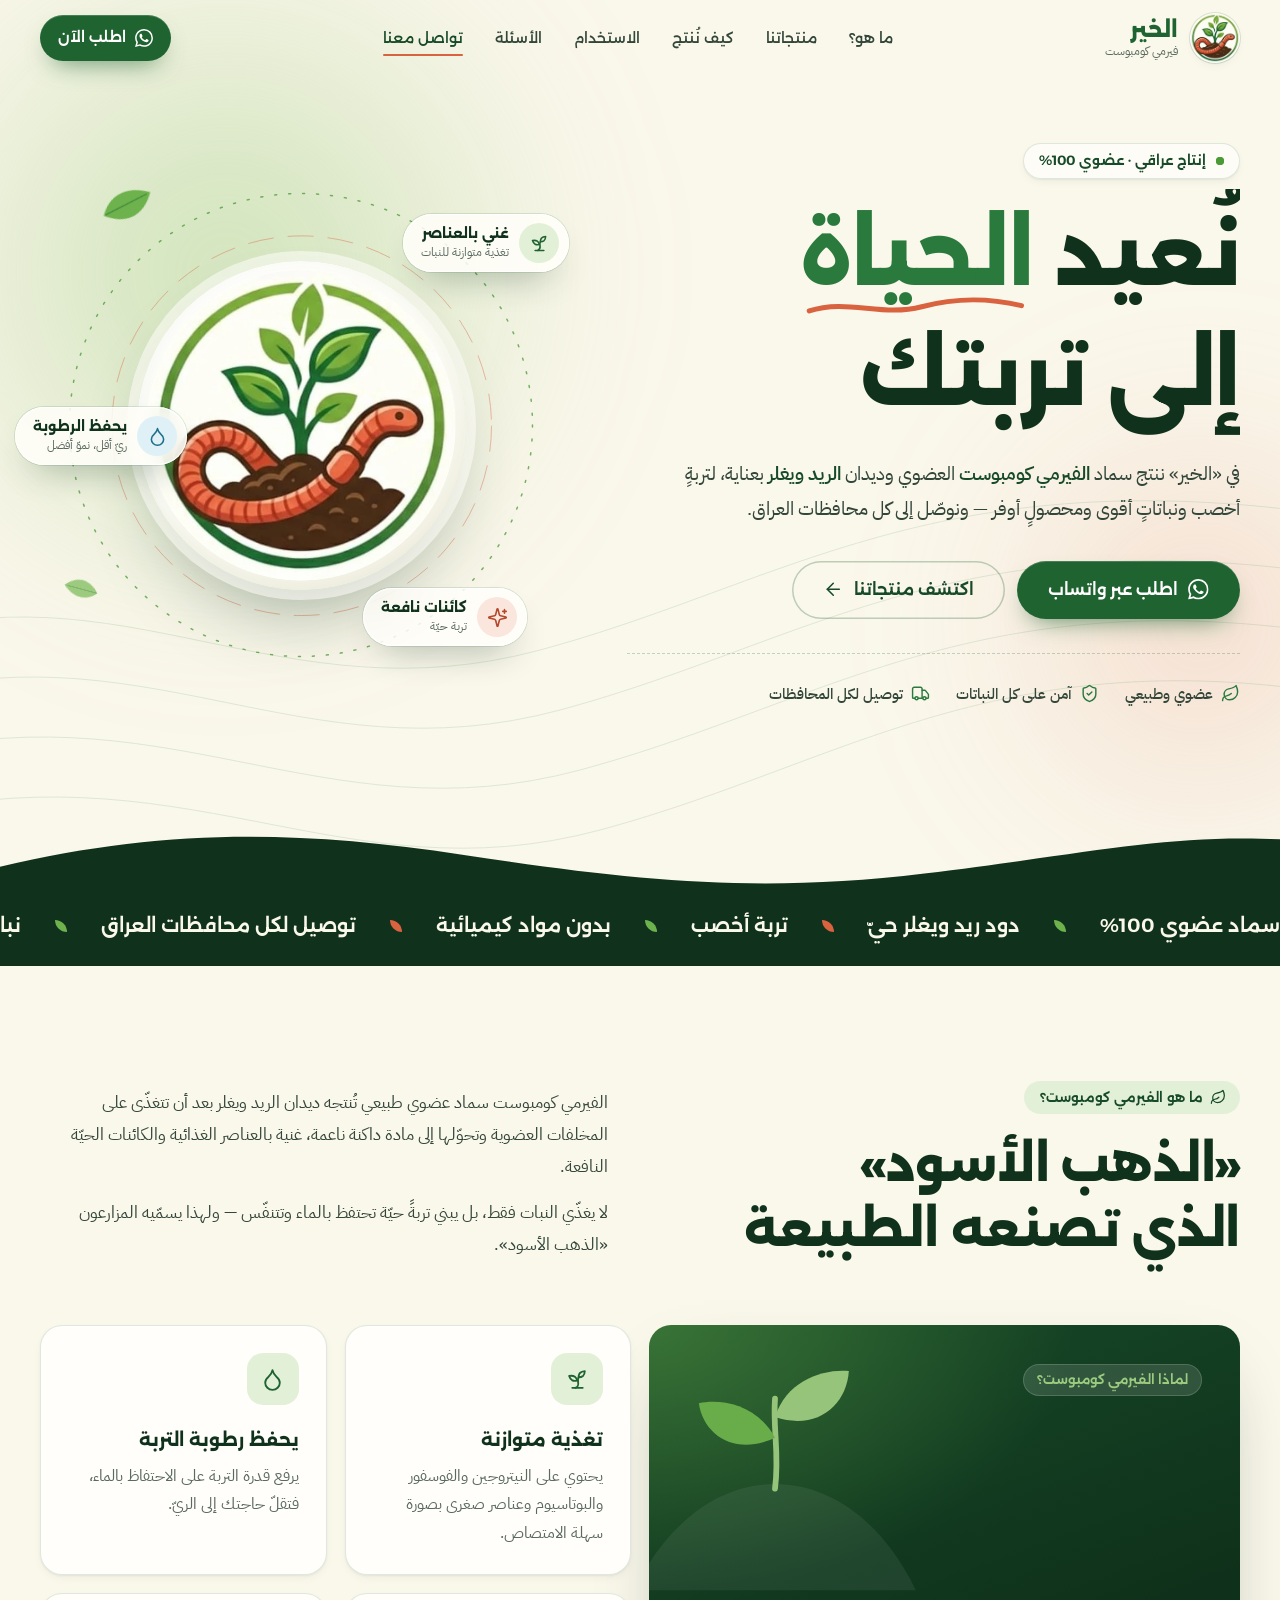
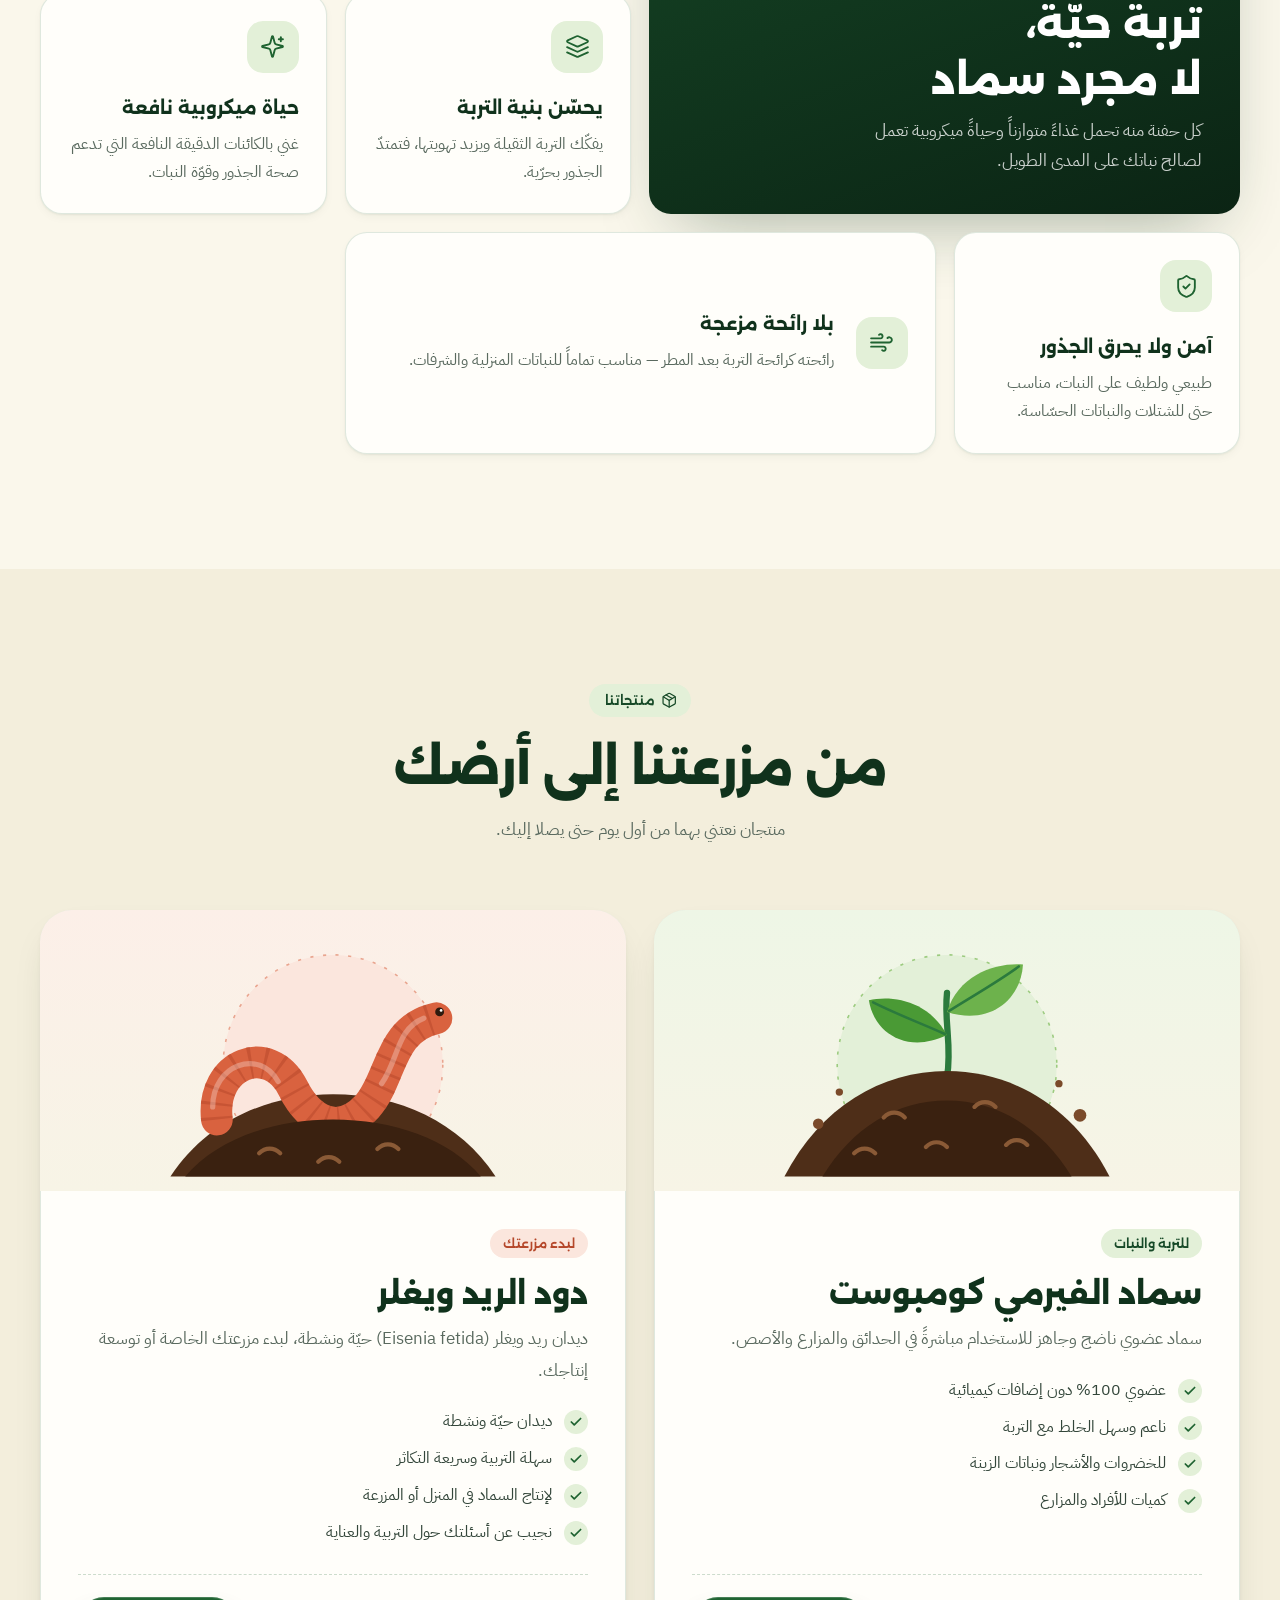
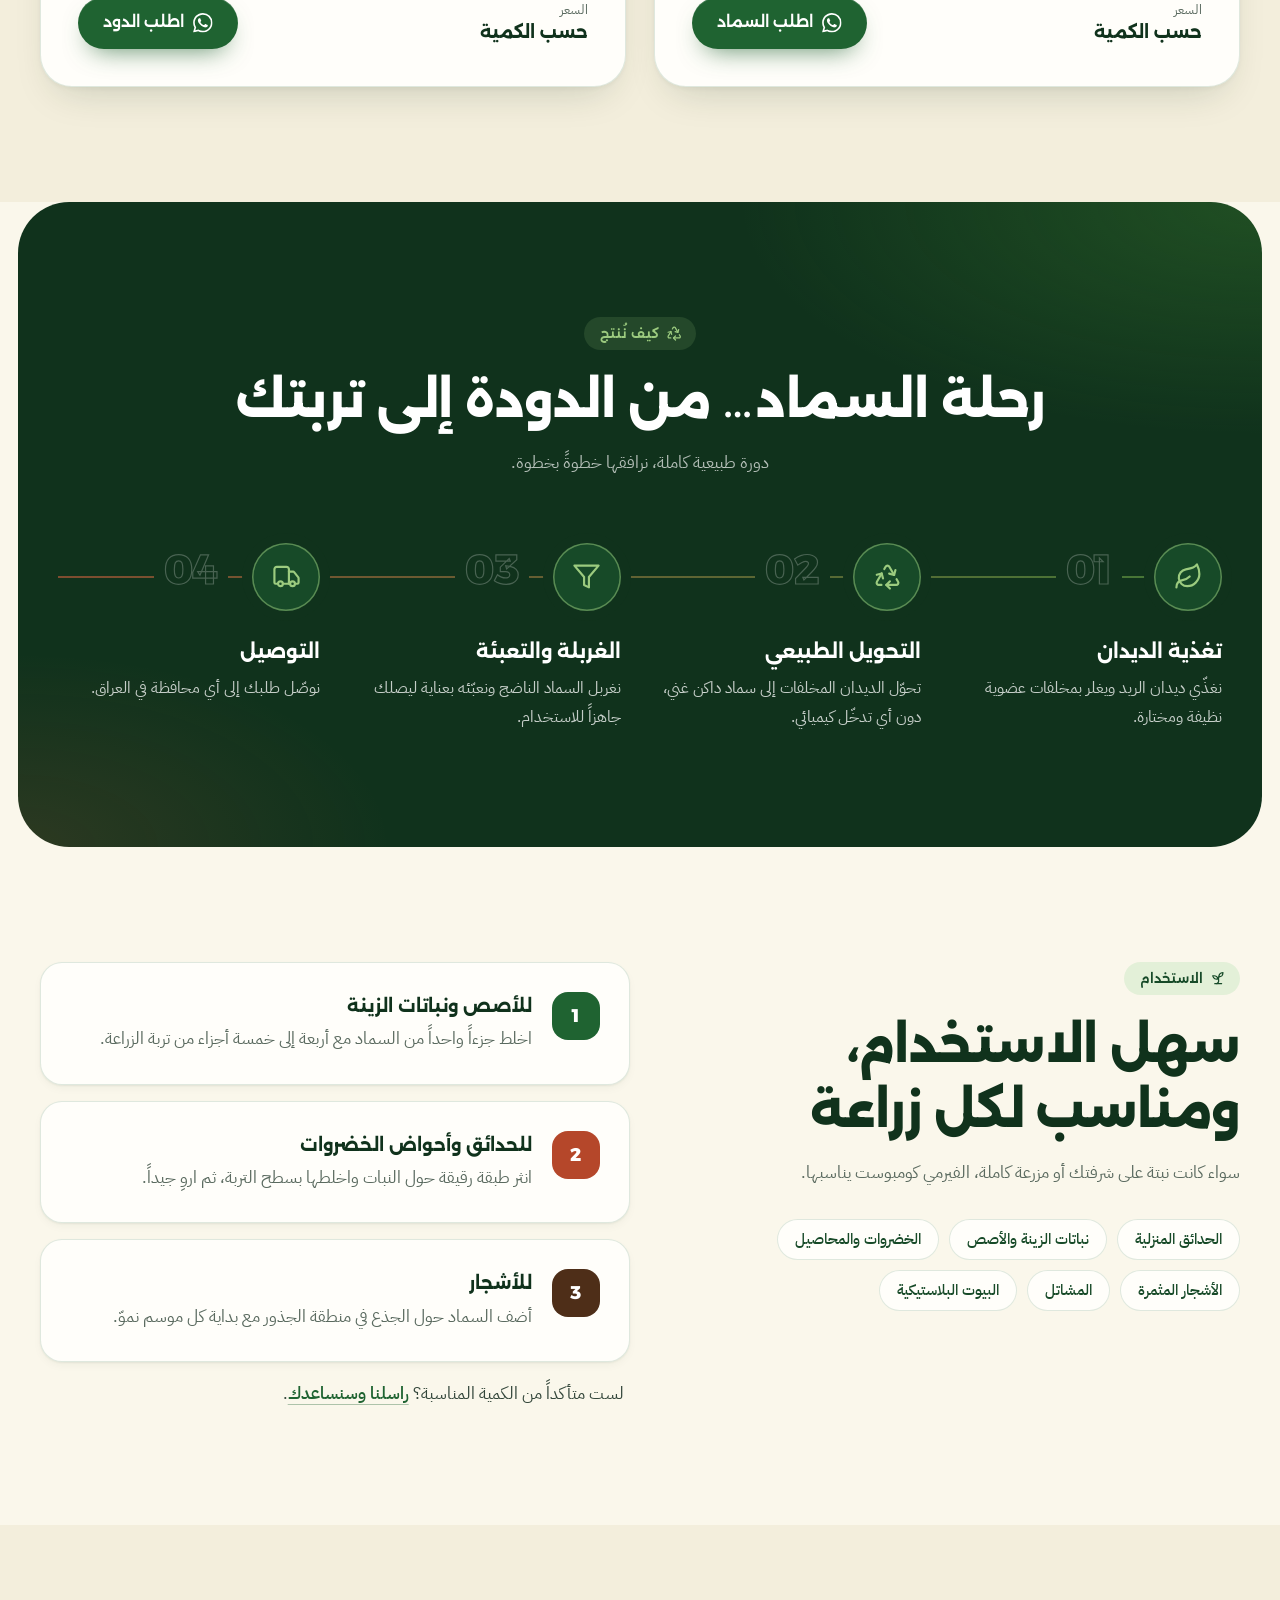
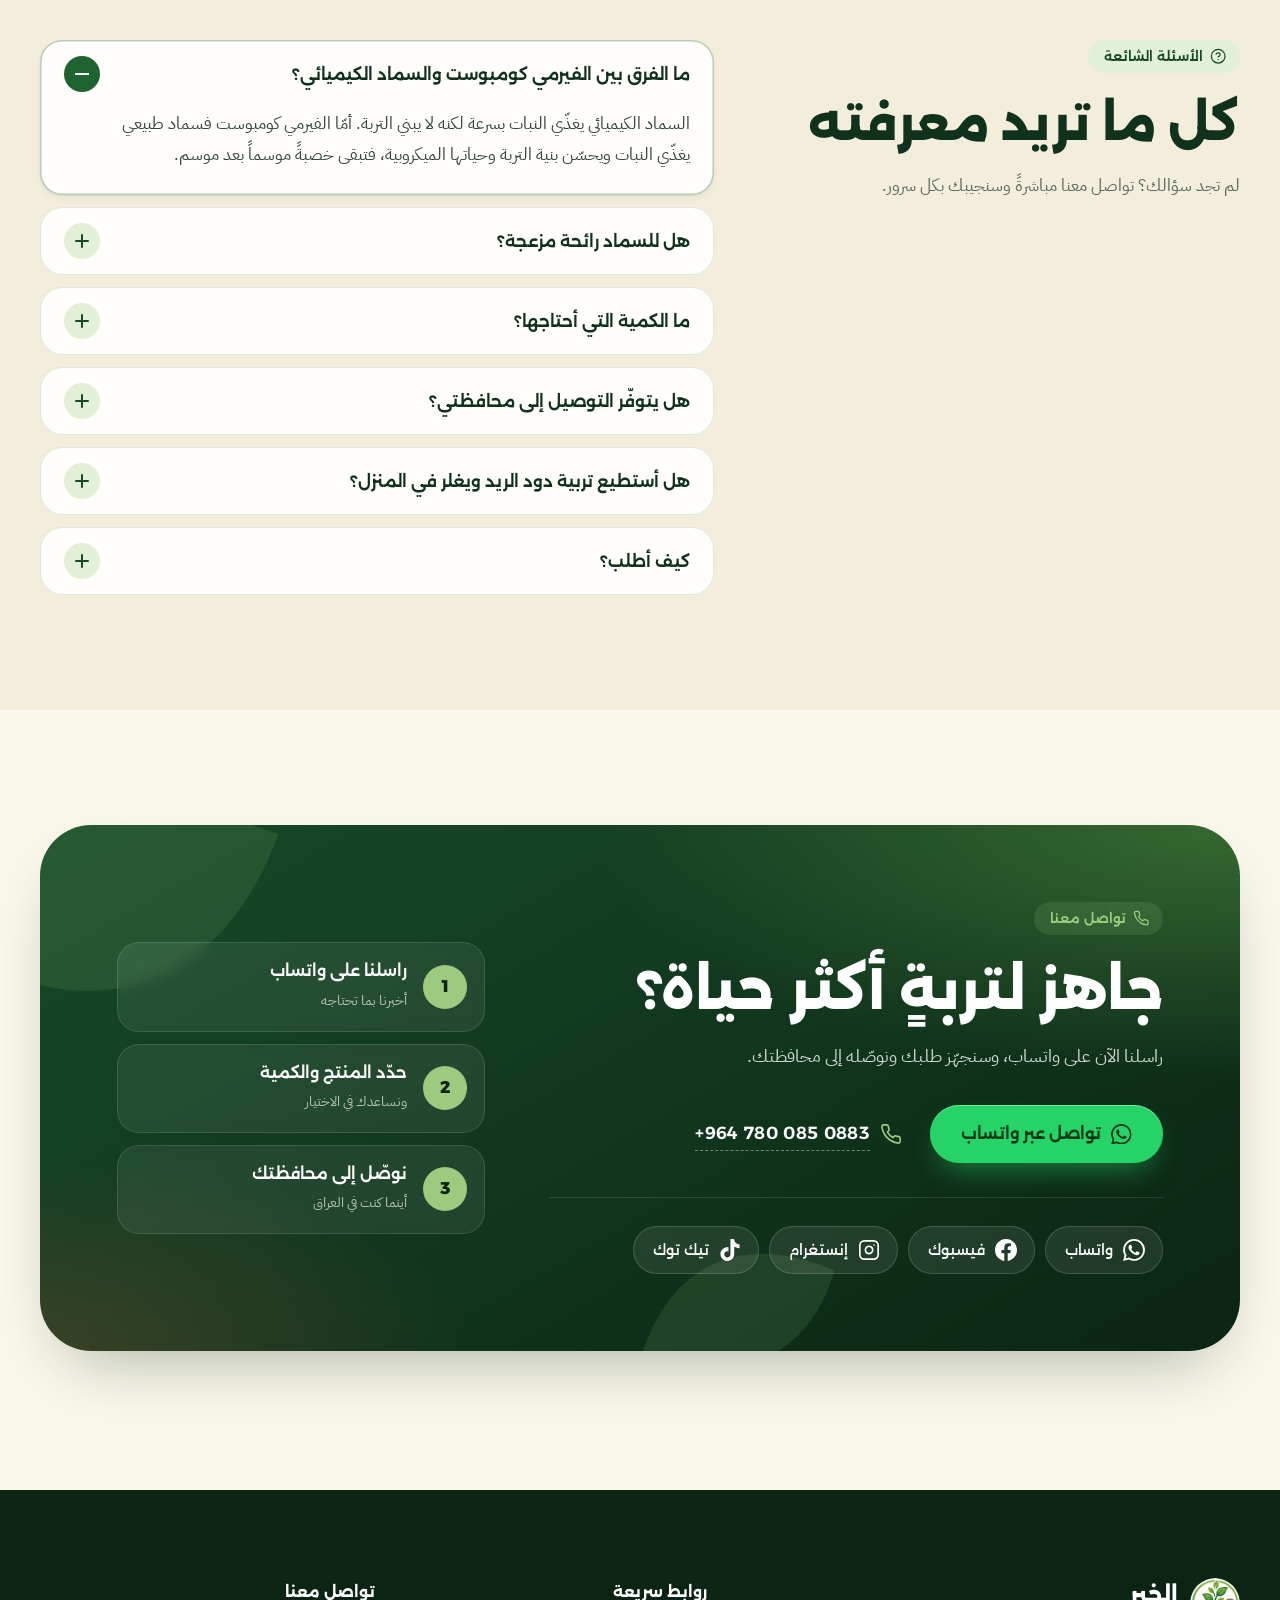
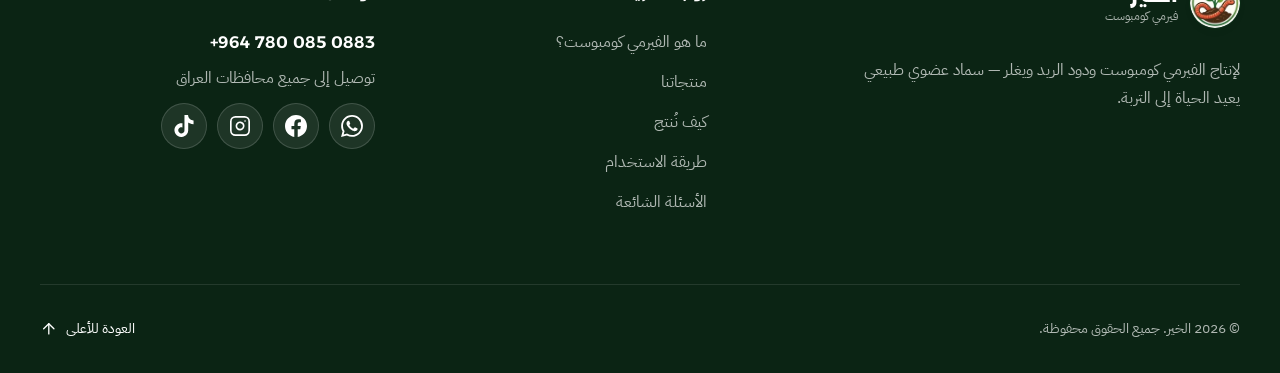
==== index.html @ 07d78be8 "Add Al-Khair vermicompost landing page Static Arabic (RTL) landing page for GitHub Pages: animated i" ====
<!DOCTYPE html>
<html lang="ar" dir="rtl">
<head>
  <meta charset="utf-8">
  <meta name="viewport" content="width=device-width, initial-scale=1, viewport-fit=cover">

  <title>الخير | فيرمي كومبوست عضوي ودود الريد ويغلر — توصيل لكل العراق</title>
  <meta name="description" content="الخير لإنتاج الفيرمي كومبوست ودود الريد ويغلر: سماد عضوي طبيعي يعيد الحياة إلى تربتك، وديدان ريد ويغلر حيّة لبدء مزرعتك. توصيل إلى جميع محافظات العراق. اطلب الآن عبر واتساب.">
  <meta name="keywords" content="فيرمي كومبوست, سماد عضوي, سماد الدود, دود الريد ويغلر, سماد طبيعي, العراق, الخير">
  <link rel="canonical" href="https://alkhair.ahiq90.dev/">
  <meta name="theme-color" content="#FAF7EB">
  <meta name="color-scheme" content="light">

  <meta property="og:type" content="website">
  <meta property="og:locale" content="ar_IQ">
  <meta property="og:site_name" content="الخير">
  <meta property="og:title" content="الخير | فيرمي كومبوست عضوي ودود الريد ويغلر">
  <meta property="og:description" content="سماد عضوي طبيعي يعيد الحياة إلى تربتك، وديدان ريد ويغلر حيّة. توصيل إلى جميع محافظات العراق.">
  <meta property="og:url" content="https://alkhair.ahiq90.dev/">
  <meta property="og:image" content="https://alkhair.ahiq90.dev/assets/img/og-image.jpg">
  <meta property="og:image:width" content="1200">
  <meta property="og:image:height" content="630">
  <meta name="twitter:card" content="summary_large_image">

  <link rel="icon" href="favicon.ico" sizes="48x48">
  <link rel="icon" type="image/png" sizes="64x64" href="assets/img/favicon-64.png">
  <link rel="apple-touch-icon" href="assets/img/apple-touch-icon.png">
  <link rel="manifest" href="site.webmanifest">

  <link rel="preconnect" href="https://fonts.googleapis.com">
  <link rel="preconnect" href="https://fonts.gstatic.com" crossorigin>
  <link rel="preload" as="image" type="image/webp" href="assets/img/logo-mark-280.webp">
  <link rel="stylesheet" href="https://fonts.googleapis.com/css2?family=Alexandria:wght@400..800&family=IBM+Plex+Sans+Arabic:wght@400;500;600&display=swap">
  <link rel="stylesheet" href="assets/css/style.css">

  <script>
    (function (d) {
      var c = d.documentElement.classList;
      c.add('js');
      try {
        if (sessionStorage.getItem('alkhair-intro') || matchMedia('(prefers-reduced-motion: reduce)').matches) c.add('no-intro');
      } catch (e) {}
    })(document);
  </script>

  <script type="application/ld+json">
  {
    "@context": "https://schema.org",
    "@type": "LocalBusiness",
    "name": "الخير لإنتاج الفيرمي كومبوست ودود الريد ويغلر",
    "alternateName": "Al-Khair Vermicompost",
    "description": "إنتاج سماد الفيرمي كومبوست العضوي ودود الريد ويغلر مع توصيل إلى جميع محافظات العراق.",
    "url": "https://alkhair.ahiq90.dev/",
    "image": "https://alkhair.ahiq90.dev/assets/img/og-image.jpg",
    "logo": "https://alkhair.ahiq90.dev/assets/img/icon-512.png",
    "telephone": "+9647800850883",
    "areaServed": { "@type": "Country", "name": "Iraq" },
    "address": { "@type": "PostalAddress", "addressCountry": "IQ" },
    "sameAs": [
      "https://www.facebook.com/share/1PhWu9mZwm/",
      "https://www.instagram.com/vermek929",
      "https://www.tiktok.com/@vir.me"
    ]
  }
  </script>
</head>

<body>
  <a class="skip-link" href="#main">تخطَّ إلى المحتوى</a>

  <!-- ============ Intro ============ -->
  <div class="intro" id="intro" aria-hidden="true">
    <div class="intro__layer intro__layer--back"></div>
    <div class="intro__layer intro__layer--front">
      <div class="intro__inner">
        <div class="intro__emblem">
          <svg class="intro__ring" viewBox="0 0 200 200" fill="none">
            <circle cx="100" cy="100" r="96" pathLength="100"/>
          </svg>
          <img src="assets/img/logo-mark-280.webp" width="280" height="280" alt="" decoding="sync">
        </div>
        <p class="intro__name"><span>الخير</span></p>
        <p class="intro__tag">لإنتاج الفيرمي كومبوست ودود الريد ويغلر</p>
        <span class="intro__bar"><i></i></span>
      </div>
    </div>
  </div>

  <div class="progress" aria-hidden="true"></div>

  <!-- ============ Header ============ -->
  <header class="nav" id="nav">
    <div class="container nav__row">
      <a class="brand" href="#top" aria-label="الخير — الصفحة الرئيسية">
        <img src="assets/img/logo-mark-112.webp" width="112" height="112" alt="">
        <span class="brand__text">
          <strong>الخير</strong>
          <small>فيرمي كومبوست</small>
        </span>
      </a>

      <nav class="nav__links" id="menu" aria-label="التنقل الرئيسي">
        <a href="#about">ما هو؟</a>
        <a href="#products">منتجاتنا</a>
        <a href="#process">كيف نُنتج</a>
        <a href="#usage">الاستخدام</a>
        <a href="#faq">الأسئلة</a>
        <a href="#contact">تواصل معنا</a>
      </nav>

      <div class="nav__actions">
        <a class="btn btn--primary btn--sm nav__cta" href="https://wa.me/9647800850883" data-wa="مرحباً، أرغب بالاستفسار عن منتجات الخير." target="_blank" rel="noopener">
          <svg class="ico ico--fill" viewBox="0 0 24 24" aria-hidden="true"><use href="#i-whatsapp"/></svg>
          اطلب الآن
        </a>
        <button class="nav__toggle" id="menuToggle" type="button" aria-controls="menu" aria-expanded="false" aria-label="فتح القائمة">
          <span></span><span></span><span></span>
        </button>
      </div>
    </div>
  </header>

  <main id="main">
    <!-- ============ Hero ============ -->
    <section class="hero" id="top">
      <div class="hero__bg" aria-hidden="true">
        <span class="glow glow--1"></span>
        <span class="glow glow--2"></span>
        <svg class="hero__lines" viewBox="0 0 1440 900" preserveAspectRatio="xMidYMid slice" fill="none">
          <path d="M-40 640C200 560 360 720 620 650s420-210 880-120"/>
          <path d="M-40 700C220 620 380 780 640 710s420-210 860-120"/>
          <path d="M-40 760C240 680 400 840 660 770s420-210 840-120"/>
          <path d="M-40 820C260 740 420 900 680 830s420-210 820-120"/>
        </svg>
      </div>

      <div class="container hero__grid">
        <div class="hero__copy">
          <p class="eyebrow hero__in" style="--i:0">
            <span class="eyebrow__dot"></span>
            إنتاج عراقي · عضوي 100%
          </p>

          <h1 class="hero__title">
            <span class="line"><span style="--i:1">نُعيد <em class="hl">الحياة
              <svg viewBox="0 0 220 24" preserveAspectRatio="none" aria-hidden="true"><path d="M4 16C40 4 72 22 110 12s70-8 106 2" pathLength="100"/></svg></em></span></span>
            <span class="line"><span style="--i:2">إلى تربتك</span></span>
          </h1>

          <p class="hero__lead hero__in" style="--i:4">
            في «الخير» ننتج سماد <strong>الفيرمي كومبوست</strong> العضوي وديدان <strong>الريد ويغلر</strong> بعناية،
            لتربةٍ أخصب ونباتاتٍ أقوى ومحصولٍ أوفر — ونوصّل إلى كل محافظات العراق.
          </p>

          <div class="hero__cta hero__in" style="--i:5">
            <a class="btn btn--primary btn--lg" href="https://wa.me/9647800850883" data-wa="مرحباً، أرغب بطلب من منتجات الخير." target="_blank" rel="noopener">
              <svg class="ico ico--fill" viewBox="0 0 24 24" aria-hidden="true"><use href="#i-whatsapp"/></svg>
              اطلب عبر واتساب
            </a>
            <a class="btn btn--ghost btn--lg" href="#products">
              اكتشف منتجاتنا
              <svg class="ico" viewBox="0 0 24 24" aria-hidden="true"><use href="#i-arrow"/></svg>
            </a>
          </div>

          <ul class="hero__points hero__in" style="--i:6">
            <li><svg class="ico" viewBox="0 0 24 24" aria-hidden="true"><use href="#i-leaf"/></svg>عضوي وطبيعي</li>
            <li><svg class="ico" viewBox="0 0 24 24" aria-hidden="true"><use href="#i-shield"/></svg>آمن على كل النباتات</li>
            <li><svg class="ico" viewBox="0 0 24 24" aria-hidden="true"><use href="#i-truck"/></svg>توصيل لكل المحافظات</li>
          </ul>
        </div>

        <div class="hero__art hero__in" style="--i:3">
          <div class="orb" id="orb">
            <svg class="orb__ring orb__ring--a" viewBox="0 0 400 400" fill="none" aria-hidden="true"><circle cx="200" cy="200" r="197"/></svg>
            <svg class="orb__ring orb__ring--b" viewBox="0 0 400 400" fill="none" aria-hidden="true"><circle cx="200" cy="200" r="197"/></svg>
            <span class="orb__disc" aria-hidden="true"></span>
            <img class="orb__logo" src="assets/img/logo-mark-560.webp" width="560" height="560" alt="شعار الخير: دودة ريد ويغلر ونبتة خضراء تنمو من التربة" fetchpriority="high" decoding="async">

            <span class="chip chip--1" data-depth="18" aria-hidden="true">
              <i><svg class="ico" viewBox="0 0 24 24"><use href="#i-sprout"/></svg></i>
              <b>غني بالعناصر<small>تغذية متوازنة للنبات</small></b>
            </span>
            <span class="chip chip--2" data-depth="28" aria-hidden="true">
              <i><svg class="ico" viewBox="0 0 24 24"><use href="#i-droplet"/></svg></i>
              <b>يحفظ الرطوبة<small>ريّ أقل، نموّ أفضل</small></b>
            </span>
            <span class="chip chip--3" data-depth="12" aria-hidden="true">
              <i><svg class="ico" viewBox="0 0 24 24"><use href="#i-sparkles"/></svg></i>
              <b>كائنات نافعة<small>تربة حيّة</small></b>
            </span>

            <svg class="leaf leaf--1" viewBox="0 0 60 60" aria-hidden="true"><path d="M6 54C4 28 20 8 54 6c2 30-14 50-48 48Z"/><path class="leaf__rib" d="M8 52C22 38 34 26 50 10"/></svg>
            <svg class="leaf leaf--2" viewBox="0 0 60 60" aria-hidden="true"><path d="M6 54C4 28 20 8 54 6c2 30-14 50-48 48Z"/><path class="leaf__rib" d="M8 52C22 38 34 26 50 10"/></svg>
          </div>
        </div>
      </div>

      <svg class="hero__wave" viewBox="0 0 1440 90" preserveAspectRatio="none" aria-hidden="true">
        <path d="M0 50c180-44 330-44 520-14s330 46 520 22 270-46 400-40v72H0Z"/>
      </svg>
    </section>

    <!-- ============ Marquee ============ -->
    <div class="ticker" aria-hidden="true">
      <div class="ticker__track">
        <div class="ticker__group">
          <span>سماد عضوي 100%</span><i></i>
          <span>دود ريد ويغلر حيّ</span><i></i>
          <span>تربة أخصب</span><i></i>
          <span>بدون مواد كيميائية</span><i></i>
          <span>توصيل لكل محافظات العراق</span><i></i>
          <span>نباتات أقوى</span><i></i>
        </div>
        <div class="ticker__group">
          <span>سماد عضوي 100%</span><i></i>
          <span>دود ريد ويغلر حيّ</span><i></i>
          <span>تربة أخصب</span><i></i>
          <span>بدون مواد كيميائية</span><i></i>
          <span>توصيل لكل محافظات العراق</span><i></i>
          <span>نباتات أقوى</span><i></i>
        </div>
      </div>
    </div>

    <!-- ============ About / Benefits ============ -->
    <section class="section" id="about">
      <div class="container">
        <div class="split">
          <div class="split__head reveal">
            <p class="kicker"><svg class="ico" viewBox="0 0 24 24" aria-hidden="true"><use href="#i-leaf"/></svg>ما هو الفيرمي كومبوست؟</p>
            <h2 class="h2">«الذهب الأسود» الذي تصنعه الطبيعة</h2>
          </div>
          <div class="split__body reveal" style="--d:1">
            <p>
              الفيرمي كومبوست سماد عضوي طبيعي تُنتجه ديدان الريد ويغلر بعد أن تتغذّى على المخلفات العضوية
              وتحوّلها إلى مادة داكنة ناعمة، غنية بالعناصر الغذائية والكائنات الحيّة النافعة.
            </p>
            <p>
              لا يغذّي النبات فقط، بل يبني تربةً حيّة تحتفظ بالماء وتتنفّس — ولهذا يسمّيه المزارعون «الذهب الأسود».
            </p>
          </div>
        </div>

        <div class="bento">
          <article class="card card--feature reveal">
            <span class="card__badge">لماذا الفيرمي كومبوست؟</span>
            <h3>تربة حيّة،<br>لا مجرد سماد</h3>
            <p>كل حفنة منه تحمل غذاءً متوازناً وحياةً ميكروبية تعمل لصالح نباتك على المدى الطويل.</p>
            <svg class="card__art" viewBox="0 0 260 200" fill="none" aria-hidden="true">
              <path d="M8 196c30-62 76-92 122-92s92 30 122 92Z" fill="#fff" fill-opacity=".07"/>
              <path d="M130 108c4-30-2-52 0-78" stroke="#9CCB7F" stroke-width="5" stroke-linecap="round"/>
              <path d="M130 64c-16-30-48-34-66-30 4 28 32 46 66 30Z" fill="#6DB24C"/>
              <path d="M130 46c10-32 42-42 64-40-2 30-28 52-64 40Z" fill="#9CCB7F"/>
            </svg>
          </article>

          <article class="card reveal" style="--d:1">
            <span class="card__icon"><svg class="ico" viewBox="0 0 24 24" aria-hidden="true"><use href="#i-sprout"/></svg></span>
            <h3>تغذية متوازنة</h3>
            <p>يحتوي على النيتروجين والفوسفور والبوتاسيوم وعناصر صغرى بصورة سهلة الامتصاص.</p>
          </article>

          <article class="card reveal" style="--d:2">
            <span class="card__icon"><svg class="ico" viewBox="0 0 24 24" aria-hidden="true"><use href="#i-droplet"/></svg></span>
            <h3>يحفظ رطوبة التربة</h3>
            <p>يرفع قدرة التربة على الاحتفاظ بالماء، فتقلّ حاجتك إلى الريّ.</p>
          </article>

          <article class="card reveal" style="--d:1">
            <span class="card__icon"><svg class="ico" viewBox="0 0 24 24" aria-hidden="true"><use href="#i-layers"/></svg></span>
            <h3>يحسّن بنية التربة</h3>
            <p>يفكّك التربة الثقيلة ويزيد تهويتها، فتمتدّ الجذور بحرّية.</p>
          </article>

          <article class="card reveal" style="--d:2">
            <span class="card__icon"><svg class="ico" viewBox="0 0 24 24" aria-hidden="true"><use href="#i-sparkles"/></svg></span>
            <h3>حياة ميكروبية نافعة</h3>
            <p>غني بالكائنات الدقيقة النافعة التي تدعم صحة الجذور وقوّة النبات.</p>
          </article>

          <article class="card reveal" style="--d:3">
            <span class="card__icon"><svg class="ico" viewBox="0 0 24 24" aria-hidden="true"><use href="#i-shield"/></svg></span>
            <h3>آمن ولا يحرق الجذور</h3>
            <p>طبيعي ولطيف على النبات، مناسب حتى للشتلات والنباتات الحسّاسة.</p>
          </article>

          <article class="card card--wide reveal" style="--d:2">
            <span class="card__icon"><svg class="ico" viewBox="0 0 24 24" aria-hidden="true"><use href="#i-wind"/></svg></span>
            <div>
              <h3>بلا رائحة مزعجة</h3>
              <p>رائحته كرائحة التربة بعد المطر — مناسب تماماً للنباتات المنزلية والشرفات.</p>
            </div>
          </article>
        </div>
      </div>
    </section>

    <!-- ============ Products ============ -->
    <section class="section section--tint" id="products">
      <div class="container">
        <div class="section__head reveal">
          <p class="kicker"><svg class="ico" viewBox="0 0 24 24" aria-hidden="true"><use href="#i-package"/></svg>منتجاتنا</p>
          <h2 class="h2">من مزرعتنا إلى أرضك</h2>
          <p class="section__sub">منتجان نعتني بهما من أول يوم حتى يصلا إليك.</p>
        </div>

        <div class="products">
          <article class="product reveal">
            <div class="product__art product__art--compost" aria-hidden="true">
              <svg viewBox="0 0 360 240" fill="none">
                <circle cx="180" cy="120" r="104" fill="#E3F0D8"/>
                <circle cx="180" cy="120" r="104" stroke="#9CCB7F" stroke-width="1.5" stroke-dasharray="3 9"/>
                <path class="grow" d="M180 132c5-30-3-52 0-80" stroke="#2B7A3D" stroke-width="6" stroke-linecap="round"/>
                <g class="grow grow--leaf">
                  <path d="M180 92c-18-34-54-38-74-33 5 32 37 51 74 33Z" fill="#4A9A35"/>
                  <path d="M178 91c-22-10-44-18-68-30" stroke="#2B7A3D" stroke-width="2.5" stroke-linecap="round"/>
                </g>
                <g class="grow grow--leaf2">
                  <path d="M180 70c11-36 47-47 72-45-2 34-32 58-72 45Z" fill="#6DB24C"/>
                  <path d="M182 69c22-14 44-26 66-42" stroke="#2B7A3D" stroke-width="2.5" stroke-linecap="round"/>
                </g>
                <path d="M26 226c34-66 92-100 154-100s120 34 154 100Z" fill="#4E2E18"/>
                <path d="M62 226c28-46 70-72 118-72s90 26 118 72Z" fill="#3A2110"/>
                <g stroke="#8A5A36" stroke-width="4" stroke-linecap="round">
                  <path d="M120 170c6-6 14-6 20 0"/><path d="M206 160c6-6 14-6 20 0"/>
                  <path d="M160 198c6-6 14-6 20 0"/><path d="M236 196c6-6 14-6 20 0"/>
                  <path d="M92 204c6-6 14-6 20 0"/>
                </g>
                <g fill="#7A4A2A"><circle cx="58" cy="176" r="5"/><circle cx="306" cy="168" r="6"/><circle cx="286" cy="138" r="3.5"/><circle cx="78" cy="146" r="3.5"/></g>
              </svg>
            </div>
            <div class="product__body">
              <span class="tag">للتربة والنبات</span>
              <h3>سماد الفيرمي كومبوست</h3>
              <p>سماد عضوي ناضج وجاهز للاستخدام مباشرةً في الحدائق والمزارع والأصص.</p>
              <ul class="checks">
                <li><svg class="ico" viewBox="0 0 24 24" aria-hidden="true"><use href="#i-check"/></svg>عضوي 100% دون إضافات كيميائية</li>
                <li><svg class="ico" viewBox="0 0 24 24" aria-hidden="true"><use href="#i-check"/></svg>ناعم وسهل الخلط مع التربة</li>
                <li><svg class="ico" viewBox="0 0 24 24" aria-hidden="true"><use href="#i-check"/></svg>للخضروات والأشجار ونباتات الزينة</li>
                <li><svg class="ico" viewBox="0 0 24 24" aria-hidden="true"><use href="#i-check"/></svg>كميات للأفراد والمزارع</li>
              </ul>
              <div class="product__foot">
                <p class="price"><small>السعر</small>حسب الكمية</p>
                <a class="btn btn--primary" href="https://wa.me/9647800850883" data-wa="مرحباً، أرغب بطلب سماد الفيرمي كومبوست. ما الأسعار والكميات المتوفرة؟" target="_blank" rel="noopener">
                  <svg class="ico ico--fill" viewBox="0 0 24 24" aria-hidden="true"><use href="#i-whatsapp"/></svg>
                  اطلب السماد
                </a>
              </div>
            </div>
          </article>

          <article class="product reveal" style="--d:1">
            <div class="product__art product__art--worm" aria-hidden="true">
              <svg viewBox="0 0 360 240" fill="none">
                <circle cx="180" cy="120" r="104" fill="#FBE6DD"/>
                <circle cx="180" cy="120" r="104" stroke="#E9A58F" stroke-width="1.5" stroke-dasharray="3 9"/>
                <path d="M26 226c34-52 92-78 154-78s120 26 154 78Z" fill="#4E2E18"/>
                <g class="worm">
                  <path id="wormPath" d="M70 172c-6-54 50-74 72-30 16 32 44 46 70 18 24-26 20-74 66-84" stroke="#D9623F" stroke-width="30" stroke-linecap="round"/>
                  <path d="M70 172c-6-54 50-74 72-30 16 32 44 46 70 18 24-26 20-74 66-84" stroke="#B5472A" stroke-width="30" stroke-dasharray="2.5 11" stroke-opacity=".5"/>
                  <path d="M66 160c0-40 44-56 62-24" stroke="#fff" stroke-opacity=".28" stroke-width="5" stroke-linecap="round"/>
                  <path d="M226 138c16-22 14-52 40-62" stroke="#fff" stroke-opacity=".28" stroke-width="5" stroke-linecap="round"/>
                  <circle cx="281" cy="70" r="4.2" fill="#2E1A0E"/>
                  <circle cx="282.4" cy="68.6" r="1.3" fill="#fff"/>
                </g>
                <path d="M40 226c30-36 84-54 140-54s110 18 140 54Z" fill="#3A2110"/>
                <g stroke="#8A5A36" stroke-width="4" stroke-linecap="round">
                  <path d="M110 204c6-6 14-6 20 0"/><path d="M222 200c6-6 14-6 20 0"/><path d="M166 212c6-6 14-6 20 0"/>
                </g>
              </svg>
            </div>
            <div class="product__body">
              <span class="tag tag--terra">لبدء مزرعتك</span>
              <h3>دود الريد ويغلر</h3>
              <p>ديدان ريد ويغلر <span dir="ltr" lang="la">(Eisenia fetida)</span> حيّة ونشطة، لبدء مزرعتك الخاصة أو توسعة إنتاجك.</p>
              <ul class="checks">
                <li><svg class="ico" viewBox="0 0 24 24" aria-hidden="true"><use href="#i-check"/></svg>ديدان حيّة ونشطة</li>
                <li><svg class="ico" viewBox="0 0 24 24" aria-hidden="true"><use href="#i-check"/></svg>سهلة التربية وسريعة التكاثر</li>
                <li><svg class="ico" viewBox="0 0 24 24" aria-hidden="true"><use href="#i-check"/></svg>لإنتاج السماد في المنزل أو المزرعة</li>
                <li><svg class="ico" viewBox="0 0 24 24" aria-hidden="true"><use href="#i-check"/></svg>نجيب عن أسئلتك حول التربية والعناية</li>
              </ul>
              <div class="product__foot">
                <p class="price"><small>السعر</small>حسب الكمية</p>
                <a class="btn btn--primary" href="https://wa.me/9647800850883" data-wa="مرحباً، أرغب بطلب دود الريد ويغلر. ما الأسعار والكميات المتوفرة؟" target="_blank" rel="noopener">
                  <svg class="ico ico--fill" viewBox="0 0 24 24" aria-hidden="true"><use href="#i-whatsapp"/></svg>
                  اطلب الدود
                </a>
              </div>
            </div>
          </article>
        </div>
      </div>
    </section>

    <!-- ============ Process ============ -->
    <section class="section section--dark" id="process">
      <div class="container">
        <div class="section__head reveal">
          <p class="kicker kicker--light"><svg class="ico" viewBox="0 0 24 24" aria-hidden="true"><use href="#i-recycle"/></svg>كيف نُنتج</p>
          <h2 class="h2">رحلة السماد… من الدودة إلى تربتك</h2>
          <p class="section__sub">دورة طبيعية كاملة، نرافقها خطوةً بخطوة.</p>
        </div>

        <ol class="steps reveal">
          <li class="step" style="--n:0">
            <span class="step__num">01</span>
            <span class="step__icon"><svg class="ico" viewBox="0 0 24 24" aria-hidden="true"><use href="#i-leaf"/></svg></span>
            <h3>تغذية الديدان</h3>
            <p>نغذّي ديدان الريد ويغلر بمخلفات عضوية نظيفة ومختارة.</p>
          </li>
          <li class="step" style="--n:1">
            <span class="step__num">02</span>
            <span class="step__icon"><svg class="ico" viewBox="0 0 24 24" aria-hidden="true"><use href="#i-recycle"/></svg></span>
            <h3>التحويل الطبيعي</h3>
            <p>تحوّل الديدان المخلفات إلى سماد داكن غني، دون أي تدخّل كيميائي.</p>
          </li>
          <li class="step" style="--n:2">
            <span class="step__num">03</span>
            <span class="step__icon"><svg class="ico" viewBox="0 0 24 24" aria-hidden="true"><use href="#i-filter"/></svg></span>
            <h3>الغربلة والتعبئة</h3>
            <p>نغربل السماد الناضج ونعبّئه بعناية ليصلك جاهزاً للاستخدام.</p>
          </li>
          <li class="step" style="--n:3">
            <span class="step__num">04</span>
            <span class="step__icon"><svg class="ico" viewBox="0 0 24 24" aria-hidden="true"><use href="#i-truck"/></svg></span>
            <h3>التوصيل</h3>
            <p>نوصّل طلبك إلى أي محافظة في العراق.</p>
          </li>
        </ol>
      </div>
    </section>

    <!-- ============ Usage ============ -->
    <section class="section" id="usage">
      <div class="container usage">
        <div class="usage__intro reveal">
          <p class="kicker"><svg class="ico" viewBox="0 0 24 24" aria-hidden="true"><use href="#i-sprout"/></svg>الاستخدام</p>
          <h2 class="h2">سهل الاستخدام، ومناسب لكل زراعة</h2>
          <p class="section__sub">سواء كانت نبتة على شرفتك أو مزرعة كاملة، الفيرمي كومبوست يناسبها.</p>
          <ul class="pills">
            <li>الحدائق المنزلية</li>
            <li>نباتات الزينة والأصص</li>
            <li>الخضروات والمحاصيل</li>
            <li>الأشجار المثمرة</li>
            <li>المشاتل</li>
            <li>البيوت البلاستيكية</li>
          </ul>
        </div>

        <div class="usage__list">
          <article class="tip reveal">
            <span class="tip__num">1</span>
            <div>
              <h3>للأصص ونباتات الزينة</h3>
              <p>اخلط جزءاً واحداً من السماد مع أربعة إلى خمسة أجزاء من تربة الزراعة.</p>
            </div>
          </article>
          <article class="tip reveal" style="--d:1">
            <span class="tip__num">2</span>
            <div>
              <h3>للحدائق وأحواض الخضروات</h3>
              <p>انثر طبقة رقيقة حول النبات واخلطها بسطح التربة، ثم اروِ جيداً.</p>
            </div>
          </article>
          <article class="tip reveal" style="--d:2">
            <span class="tip__num">3</span>
            <div>
              <h3>للأشجار</h3>
              <p>أضف السماد حول الجذع في منطقة الجذور مع بداية كل موسم نموّ.</p>
            </div>
          </article>
          <p class="usage__note reveal" style="--d:3">
            لست متأكداً من الكمية المناسبة؟
            <a href="https://wa.me/9647800850883" data-wa="مرحباً، أحتاج مساعدة في تحديد كمية السماد المناسبة لزراعتي." target="_blank" rel="noopener">راسلنا وسنساعدك</a>.
          </p>
        </div>
      </div>
    </section>

    <!-- ============ FAQ ============ -->
    <section class="section section--tint" id="faq">
      <div class="container faq">
        <div class="section__head section__head--start reveal">
          <p class="kicker"><svg class="ico" viewBox="0 0 24 24" aria-hidden="true"><use href="#i-help"/></svg>الأسئلة الشائعة</p>
          <h2 class="h2">كل ما تريد معرفته</h2>
          <p class="section__sub">لم تجد سؤالك؟ تواصل معنا مباشرةً وسنجيبك بكل سرور.</p>
        </div>

        <div class="faq__list reveal" style="--d:1">
          <details name="faq" open>
            <summary>ما الفرق بين الفيرمي كومبوست والسماد الكيميائي؟<span class="faq__plus" aria-hidden="true"></span></summary>
            <div class="faq__a"><p>السماد الكيميائي يغذّي النبات بسرعة لكنه لا يبني التربة. أمّا الفيرمي كومبوست فسماد طبيعي يغذّي النبات ويحسّن بنية التربة وحياتها الميكروبية، فتبقى خصبةً موسماً بعد موسم.</p></div>
          </details>
          <details name="faq">
            <summary>هل للسماد رائحة مزعجة؟<span class="faq__plus" aria-hidden="true"></span></summary>
            <div class="faq__a"><p>لا. الفيرمي كومبوست الناضج رائحته تشبه رائحة التربة الرطبة، ولذلك يصلح حتى للنباتات داخل المنزل.</p></div>
          </details>
          <details name="faq">
            <summary>ما الكمية التي أحتاجها؟<span class="faq__plus" aria-hidden="true"></span></summary>
            <div class="faq__a"><p>تعتمد الكمية على المساحة ونوع الزراعة. راسلنا عبر واتساب وأخبرنا عن زراعتك، وسنساعدك في تحديد الكمية المناسبة.</p></div>
          </details>
          <details name="faq">
            <summary>هل يتوفّر التوصيل إلى محافظتي؟<span class="faq__plus" aria-hidden="true"></span></summary>
            <div class="faq__a"><p>نعم، نوصّل إلى جميع محافظات العراق.</p></div>
          </details>
          <details name="faq">
            <summary>هل أستطيع تربية دود الريد ويغلر في المنزل؟<span class="faq__plus" aria-hidden="true"></span></summary>
            <div class="faq__a"><p>نعم. ديدان الريد ويغلر سهلة التربية، وتحتاج إلى مكان مظلّل ورطوبة معتدلة وغذاء عضوي. تواصل معنا وسنجيب عن أسئلتك.</p></div>
          </details>
          <details name="faq">
            <summary>كيف أطلب؟<span class="faq__plus" aria-hidden="true"></span></summary>
            <div class="faq__a"><p>راسلنا عبر واتساب، حدّد المنتج والكمية ومحافظتك، ونتّفق معك على تفاصيل التوصيل.</p></div>
          </details>
        </div>
      </div>
    </section>

    <!-- ============ Contact ============ -->
    <section class="section" id="contact">
      <div class="container">
        <div class="cta reveal">
          <div class="cta__bg" aria-hidden="true">
            <svg class="cta__leaf cta__leaf--1" viewBox="0 0 60 60"><path d="M6 54C4 28 20 8 54 6c2 30-14 50-48 48Z"/></svg>
            <svg class="cta__leaf cta__leaf--2" viewBox="0 0 60 60"><path d="M6 54C4 28 20 8 54 6c2 30-14 50-48 48Z"/></svg>
          </div>

          <div class="cta__main">
            <p class="kicker kicker--light"><svg class="ico" viewBox="0 0 24 24" aria-hidden="true"><use href="#i-phone"/></svg>تواصل معنا</p>
            <h2 class="h2">جاهز لتربةٍ أكثر حياة؟</h2>
            <p class="cta__lead">راسلنا الآن على واتساب، وسنجهّز طلبك ونوصّله إلى محافظتك.</p>

            <div class="cta__actions">
              <a class="btn btn--wa btn--lg" href="https://wa.me/9647800850883" data-wa="مرحباً، أرغب بطلب من منتجات الخير." target="_blank" rel="noopener">
                <svg class="ico ico--fill" viewBox="0 0 24 24" aria-hidden="true"><use href="#i-whatsapp"/></svg>
                تواصل عبر واتساب
              </a>
              <a class="cta__phone" href="tel:+9647800850883" aria-label="اتصل بنا على الرقم 0780 085 0883">
                <svg class="ico" viewBox="0 0 24 24" aria-hidden="true"><use href="#i-phone"/></svg>
                <bdi dir="ltr">+964 780 085 0883</bdi>
              </a>
            </div>

            <ul class="social" aria-label="حساباتنا على مواقع التواصل">
              <li><a class="social__btn social__btn--wa" href="https://wa.me/9647800850883" target="_blank" rel="noopener" aria-label="واتساب">
                <svg class="ico ico--fill" viewBox="0 0 24 24" aria-hidden="true"><use href="#i-whatsapp"/></svg><span>واتساب</span></a></li>
              <li><a class="social__btn social__btn--fb" href="https://www.facebook.com/share/1PhWu9mZwm/" target="_blank" rel="noopener" aria-label="فيسبوك">
                <svg class="ico ico--fill" viewBox="0 0 24 24" aria-hidden="true"><use href="#i-facebook"/></svg><span>فيسبوك</span></a></li>
              <li><a class="social__btn social__btn--ig" href="https://www.instagram.com/vermek929" target="_blank" rel="noopener" aria-label="إنستغرام">
                <svg class="ico" viewBox="0 0 24 24" aria-hidden="true"><use href="#i-instagram"/></svg><span>إنستغرام</span></a></li>
              <li><a class="social__btn social__btn--tt" href="https://www.tiktok.com/@vir.me" target="_blank" rel="noopener" aria-label="تيك توك">
                <svg class="ico ico--fill" viewBox="0 0 24 24" aria-hidden="true"><use href="#i-tiktok"/></svg><span>تيك توك</span></a></li>
            </ul>
          </div>

          <ol class="cta__steps">
            <li><span>1</span><div><strong>راسلنا على واتساب</strong><small>أخبرنا بما تحتاجه</small></div></li>
            <li><span>2</span><div><strong>حدّد المنتج والكمية</strong><small>ونساعدك في الاختيار</small></div></li>
            <li><span>3</span><div><strong>نوصّل إلى محافظتك</strong><small>أينما كنت في العراق</small></div></li>
          </ol>
        </div>
      </div>
    </section>
  </main>

  <!-- ============ Footer ============ -->
  <footer class="footer">
    <div class="container footer__grid">
      <div class="footer__brand">
        <a class="brand brand--light" href="#top" aria-label="الخير — أعلى الصفحة">
          <img src="assets/img/logo-mark-112.webp" width="112" height="112" alt="" loading="lazy">
          <span class="brand__text"><strong>الخير</strong><small>فيرمي كومبوست</small></span>
        </a>
        <p>لإنتاج الفيرمي كومبوست ودود الريد ويغلر — سماد عضوي طبيعي يعيد الحياة إلى التربة.</p>
      </div>

      <nav class="footer__nav" aria-label="روابط سريعة">
        <h2>روابط سريعة</h2>
        <a href="#about">ما هو الفيرمي كومبوست؟</a>
        <a href="#products">منتجاتنا</a>
        <a href="#process">كيف نُنتج</a>
        <a href="#usage">طريقة الاستخدام</a>
        <a href="#faq">الأسئلة الشائعة</a>
      </nav>

      <div class="footer__contact">
        <h2>تواصل معنا</h2>
        <a href="tel:+9647800850883"><bdi dir="ltr">+964 780 085 0883</bdi></a>
        <span>توصيل إلى جميع محافظات العراق</span>
        <ul class="social social--compact" aria-label="حساباتنا على مواقع التواصل">
          <li><a class="social__btn" href="https://wa.me/9647800850883" target="_blank" rel="noopener" aria-label="واتساب"><svg class="ico ico--fill" viewBox="0 0 24 24" aria-hidden="true"><use href="#i-whatsapp"/></svg></a></li>
          <li><a class="social__btn" href="https://www.facebook.com/share/1PhWu9mZwm/" target="_blank" rel="noopener" aria-label="فيسبوك"><svg class="ico ico--fill" viewBox="0 0 24 24" aria-hidden="true"><use href="#i-facebook"/></svg></a></li>
          <li><a class="social__btn" href="https://www.instagram.com/vermek929" target="_blank" rel="noopener" aria-label="إنستغرام"><svg class="ico" viewBox="0 0 24 24" aria-hidden="true"><use href="#i-instagram"/></svg></a></li>
          <li><a class="social__btn" href="https://www.tiktok.com/@vir.me" target="_blank" rel="noopener" aria-label="تيك توك"><svg class="ico ico--fill" viewBox="0 0 24 24" aria-hidden="true"><use href="#i-tiktok"/></svg></a></li>
        </ul>
      </div>
    </div>

    <div class="container footer__bar">
      <p>© <span id="year">2026</span> الخير. جميع الحقوق محفوظة.</p>
      <a href="#top" class="footer__top">
        العودة للأعلى
        <svg class="ico" viewBox="0 0 24 24" aria-hidden="true"><use href="#i-up"/></svg>
      </a>
    </div>
  </footer>

  <!-- Floating WhatsApp -->
  <a class="fab" id="fab" href="https://wa.me/9647800850883" data-wa="مرحباً، أرغب بالاستفسار عن منتجات الخير." target="_blank" rel="noopener" aria-label="تواصل معنا عبر واتساب">
    <svg class="ico ico--fill" viewBox="0 0 24 24" aria-hidden="true"><use href="#i-whatsapp"/></svg>
  </a>

  <!-- ============ Icon sprite ============ -->
  <svg xmlns="http://www.w3.org/2000/svg" hidden>
    <symbol id="i-whatsapp" viewBox="0 0 24 24"><path d="M17.472 14.382c-.297-.149-1.758-.867-2.03-.967-.273-.099-.471-.148-.67.15-.197.297-.767.966-.94 1.164-.173.199-.347.223-.644.075-.297-.15-1.255-.463-2.39-1.475-.883-.788-1.48-1.761-1.653-2.059-.173-.297-.018-.458.13-.606.134-.133.298-.347.446-.52.149-.174.198-.298.298-.497.099-.198.05-.371-.025-.52-.075-.149-.669-1.612-.916-2.207-.242-.579-.487-.5-.669-.51-.173-.008-.371-.01-.57-.01-.198 0-.52.074-.792.372-.272.297-1.04 1.016-1.04 2.479 0 1.462 1.065 2.875 1.213 3.074.149.198 2.096 3.2 5.077 4.487.709.306 1.262.489 1.694.625.712.227 1.36.195 1.871.118.571-.085 1.758-.719 2.006-1.413.248-.694.248-1.289.173-1.413-.074-.124-.272-.198-.57-.347m-5.421 7.403h-.004a9.87 9.87 0 01-5.031-1.378l-.361-.214-3.741.982.998-3.648-.235-.374a9.86 9.86 0 01-1.51-5.26c.001-5.45 4.436-9.884 9.888-9.884 2.64 0 5.122 1.03 6.988 2.898a9.825 9.825 0 012.893 6.994c-.003 5.45-4.437 9.884-9.885 9.884m8.413-18.297A11.815 11.815 0 0012.05 0C5.495 0 .16 5.335.157 11.892c0 2.096.547 4.142 1.588 5.945L.057 24l6.305-1.654a11.882 11.882 0 005.683 1.448h.005c6.554 0 11.89-5.335 11.893-11.893a11.821 11.821 0 00-3.48-8.413Z"/></symbol>
    <symbol id="i-facebook" viewBox="0 0 24 24"><path d="M24 12.073c0-6.627-5.373-12-12-12s-12 5.373-12 12c0 5.99 4.388 10.954 10.125 11.854v-8.385H7.078v-3.47h3.047V9.43c0-3.007 1.792-4.669 4.533-4.669 1.312 0 2.686.235 2.686.235v2.953H15.83c-1.491 0-1.956.925-1.956 1.874v2.25h3.328l-.532 3.47h-2.796v8.385C19.612 23.027 24 18.062 24 12.073z"/></symbol>
    <symbol id="i-instagram" viewBox="0 0 24 24"><rect width="20" height="20" x="2" y="2" rx="5" ry="5"/><path d="M16 11.37A4 4 0 1 1 12.63 8 4 4 0 0 1 16 11.37z"/><path d="M17.5 6.5h.01"/></symbol>
    <symbol id="i-tiktok" viewBox="0 0 24 24"><path d="M12.525.02c1.31-.02 2.61-.01 3.91-.02.08 1.53.63 3.09 1.75 4.17 1.12 1.11 2.7 1.62 4.24 1.79v4.03c-1.44-.05-2.89-.35-4.2-.97-.57-.26-1.1-.59-1.62-.93-.01 2.92.01 5.84-.02 8.75-.08 1.4-.54 2.79-1.35 3.94-1.31 1.92-3.58 3.17-5.91 3.21-1.43.08-2.86-.31-4.08-1.03-2.02-1.19-3.44-3.37-3.65-5.71-.02-.5-.03-1-.01-1.49.18-1.9 1.12-3.72 2.58-4.96 1.66-1.44 3.98-2.13 6.15-1.72.02 1.48-.04 2.96-.04 4.44-.99-.32-2.15-.23-3.02.37-.63.41-1.11 1.04-1.36 1.75-.21.51-.15 1.07-.14 1.61.24 1.64 1.82 3.02 3.5 2.87 1.12-.01 2.19-.66 2.77-1.61.19-.33.4-.67.41-1.06.1-1.79.06-3.57.07-5.36.01-4.03-.01-8.05.02-12.07z"/></symbol>

    <symbol id="i-leaf" viewBox="0 0 24 24"><path d="M11 20A7 7 0 0 1 9.8 6.1C15.5 5 17 4.48 19 2c1 2 2 4.18 2 8 0 5.5-4.78 10-10 10Z"/><path d="M2 21c0-3 1.85-5.36 5.08-6C9.5 14.52 12 13 13 12"/></symbol>
    <symbol id="i-sprout" viewBox="0 0 24 24"><path d="M7 20h10"/><path d="M10 20c5.5-2.5.8-6.4 3-10"/><path d="M9.5 9.4c1.1.8 1.8 2.2 2.3 3.7-2 .4-3.5.4-4.8-.3-1.2-.6-2.3-1.9-3-4.2 2.8-.5 4.4 0 5.5.8z"/><path d="M14.1 6a7 7 0 0 0-1.1 4c1.9-.1 3.3-.6 4.3-1.4 1-1 1.6-2.3 1.7-4.6-2.7.1-4 1-4.9 2z"/></symbol>
    <symbol id="i-droplet" viewBox="0 0 24 24"><path d="M12 22a7 7 0 0 0 7-7c0-2-1-3.9-3-5.5s-3.5-4-4-6.5c-.5 2.5-2 4.9-4 6.5C6 11.1 5 13 5 15a7 7 0 0 0 7 7z"/></symbol>
    <symbol id="i-layers" viewBox="0 0 24 24"><path d="m12.83 2.18a2 2 0 0 0-1.66 0L2.6 6.08a1 1 0 0 0 0 1.83l8.58 3.91a2 2 0 0 0 1.66 0l8.58-3.9a1 1 0 0 0 0-1.83Z"/><path d="m22 17.65-9.17 4.16a2 2 0 0 1-1.66 0L2 17.65"/><path d="m22 12.65-9.17 4.16a2 2 0 0 1-1.66 0L2 12.65"/></symbol>
    <symbol id="i-sparkles" viewBox="0 0 24 24"><path d="M9.937 15.5A2 2 0 0 0 8.5 14.063l-6.135-1.582a.5.5 0 0 1 0-.962L8.5 9.936A2 2 0 0 0 9.937 8.5l1.582-6.135a.5.5 0 0 1 .963 0L14.063 8.5A2 2 0 0 0 15.5 9.937l6.135 1.581a.5.5 0 0 1 0 .964L15.5 14.063a2 2 0 0 0-1.437 1.437l-1.582 6.135a.5.5 0 0 1-.963 0z"/><path d="M20 3v4"/><path d="M22 5h-4"/></symbol>
    <symbol id="i-shield" viewBox="0 0 24 24"><path d="M20 13c0 5-3.5 7.5-7.66 8.95a1 1 0 0 1-.67-.01C7.5 20.5 4 18 4 13V6a1 1 0 0 1 1-1c2 0 4.5-1.2 6.24-2.72a1.17 1.17 0 0 1 1.52 0C14.51 3.81 17 5 19 5a1 1 0 0 1 1 1z"/><path d="m9 12 2 2 4-4"/></symbol>
    <symbol id="i-wind" viewBox="0 0 24 24"><path d="M17.7 7.7a2.5 2.5 0 1 1 1.8 4.3H2"/><path d="M9.6 4.6A2 2 0 1 1 11 8H2"/><path d="M12.6 19.4A2 2 0 1 0 14 16H2"/></symbol>
    <symbol id="i-truck" viewBox="0 0 24 24"><path d="M14 18V6a2 2 0 0 0-2-2H4a2 2 0 0 0-2 2v11a1 1 0 0 0 1 1h2"/><path d="M15 18H9"/><path d="M19 18h2a1 1 0 0 0 1-1v-3.65a1 1 0 0 0-.22-.624l-3.48-4.35A1 1 0 0 0 17.52 8H14"/><circle cx="17" cy="18" r="2"/><circle cx="7" cy="18" r="2"/></symbol>
    <symbol id="i-package" viewBox="0 0 24 24"><path d="M11 21.73a2 2 0 0 0 2 0l7-4A2 2 0 0 0 21 16V8a2 2 0 0 0-1-1.73l-7-4a2 2 0 0 0-2 0l-7 4A2 2 0 0 0 3 8v8a2 2 0 0 0 1 1.73z"/><path d="M12 22V12"/><path d="m3.3 7 7.703 4.734a2 2 0 0 0 1.994 0L20.7 7"/><path d="m7.5 4.27 9 5.15"/></symbol>
    <symbol id="i-recycle" viewBox="0 0 24 24"><path d="M7 19H4.815a1.83 1.83 0 0 1-1.57-.881 1.785 1.785 0 0 1-.004-1.784L7.196 9.5"/><path d="M11 19h8.203a1.83 1.83 0 0 0 1.556-.89 1.784 1.784 0 0 0 0-1.775l-1.226-2.12"/><path d="m14 16-3 3 3 3"/><path d="M8.293 13.596 7.196 9.5 3.1 10.598"/><path d="m9.344 5.811 1.093-1.892A1.83 1.83 0 0 1 11.985 3a1.784 1.784 0 0 1 1.546.888l3.943 6.843"/><path d="m13.378 9.633 4.096 1.098 1.097-4.096"/></symbol>
    <symbol id="i-filter" viewBox="0 0 24 24"><path d="M22 3H2l8 9.46V19l4 2v-8.54L22 3z"/></symbol>
    <symbol id="i-phone" viewBox="0 0 24 24"><path d="M22 16.92v3a2 2 0 0 1-2.18 2 19.79 19.79 0 0 1-8.63-3.07 19.5 19.5 0 0 1-6-6 19.79 19.79 0 0 1-3.07-8.67A2 2 0 0 1 4.11 2h3a2 2 0 0 1 2 1.72 12.84 12.84 0 0 0 .7 2.81 2 2 0 0 1-.45 2.11L8.09 9.91a16 16 0 0 0 6 6l1.27-1.27a2 2 0 0 1 2.11-.45 12.84 12.84 0 0 0 2.81.7A2 2 0 0 1 22 16.92z"/></symbol>
    <symbol id="i-help" viewBox="0 0 24 24"><circle cx="12" cy="12" r="10"/><path d="M9.09 9a3 3 0 0 1 5.83 1c0 2-3 3-3 3"/><path d="M12 17h.01"/></symbol>
    <symbol id="i-check" viewBox="0 0 24 24"><path d="M20 6 9 17l-5-5"/></symbol>
    <symbol id="i-arrow" viewBox="0 0 24 24"><path d="m12 19-7-7 7-7"/><path d="M19 12H5"/></symbol>
    <symbol id="i-up" viewBox="0 0 24 24"><path d="m5 12 7-7 7 7"/><path d="M12 19V5"/></symbol>
  </svg>

  <script src="assets/js/main.js" defer></script>
</body>
</html>
---- assets/css/style.css ----
/* ==========================================================================
   الخير — Al-Khair Vermicompost
   ========================================================================== */

:root {
  /* palette (sampled from the logo) */
  --cream-50: #fdfcf6;
  --cream-100: #faf7eb;
  --cream-200: #f3eedc;
  --cream-300: #e6dfc6;
  --green-950: #0b2414;
  --green-900: #10321c;
  --green-800: #174a28;
  --green-700: #1f6331;
  --green-600: #2b7a3d;
  --green-500: #4a9a35;
  --green-400: #6db24c;
  --green-300: #9ccb7f;
  --green-100: #e3f0d8;
  --terra-600: #b5472a;
  --terra-500: #d9623f;
  --terra-300: #e9a58f;
  --terra-100: #fbe6dd;
  --soil-900: #2e1a0e;
  --soil-700: #4e2e18;

  /* semantic */
  --bg: var(--cream-100);
  --surface: #fffefa;
  --ink: #16261b;
  --ink-2: #33463a;
  --muted: #5a6a5f;
  --line: rgba(31, 99, 49, 0.14);
  --primary: var(--green-700);

  --font-head: "Alexandria", "Segoe UI", Tahoma, system-ui, sans-serif;
  --font-body: "IBM Plex Sans Arabic", "Segoe UI", Tahoma, system-ui, sans-serif;

  --ease-out: cubic-bezier(0.16, 1, 0.3, 1);
  --ease-in-out: cubic-bezier(0.76, 0, 0.24, 1);
  --ease-spring: cubic-bezier(0.34, 1.56, 0.64, 1);

  --radius-sm: 14px;
  --radius: 22px;
  --radius-lg: 32px;
  --shadow-sm: 0 1px 2px rgba(16, 50, 28, 0.06), 0 4px 12px -4px rgba(16, 50, 28, 0.08);
  --shadow: 0 2px 4px rgba(16, 50, 28, 0.04), 0 18px 40px -18px rgba(16, 50, 28, 0.22);
  --shadow-lg: 0 30px 70px -30px rgba(16, 50, 28, 0.4);

  --nav-h: 76px;
  --gutter: clamp(20px, 5vw, 40px);
  --intro: 2.15s; /* when hero animations start (after the intro) */
}

.no-intro { --intro: 0.1s; }

/* ---------- Reset ---------- */
*, *::before, *::after { box-sizing: border-box; }
html {
  -webkit-text-size-adjust: 100%;
  scroll-behavior: smooth;
  scroll-padding-top: calc(var(--nav-h) + 12px);
}
body {
  margin: 0;
  background: var(--bg);
  color: var(--ink);
  font-family: var(--font-body);
  font-size: 1.0625rem;
  line-height: 1.85;
  -webkit-font-smoothing: antialiased;
  overflow-x: clip;
}
h1, h2, h3, p, ul, ol, figure { margin: 0; }
ul, ol { padding: 0; list-style: none; }
img, svg { display: block; max-width: 100%; }
img { height: auto; }
a { color: inherit; text-decoration: none; }
button { font: inherit; color: inherit; background: none; border: 0; padding: 0; cursor: pointer; }
strong { font-weight: 600; }
[hidden] { display: none !important; }

:focus-visible {
  outline: 3px solid var(--terra-500);
  outline-offset: 3px;
  border-radius: 6px;
}
::selection { background: var(--green-700); color: #fff; }

.container {
  width: min(100% - var(--gutter) * 2, 1200px);
  margin-inline: auto;
}

.skip-link {
  position: fixed;
  inset-block-start: 12px;
  inset-inline-start: 12px;
  z-index: 200;
  padding: 10px 18px;
  border-radius: 999px;
  background: var(--green-800);
  color: #fff;
  transform: translateY(-200%);
  transition: transform 0.2s;
}
.skip-link:focus { transform: none; }

/* ---------- Icons ---------- */
.ico {
  width: 1.25em;
  height: 1.25em;
  flex: none;
  fill: none;
  stroke: currentColor;
  stroke-width: 1.8;
  stroke-linecap: round;
  stroke-linejoin: round;
}
.ico--fill { fill: currentColor; stroke: none; }

/* ---------- Buttons ---------- */
.btn {
  display: inline-flex;
  align-items: center;
  justify-content: center;
  gap: 0.6em;
  min-height: 52px;
  padding: 0.7em 1.6em;
  border-radius: 999px;
  font-family: var(--font-head);
  font-weight: 600;
  font-size: 0.98rem;
  line-height: 1.2;
  white-space: nowrap;
  touch-action: manipulation;
  transition: transform 0.3s var(--ease-out), box-shadow 0.3s var(--ease-out), background-color 0.25s, color 0.25s;
}
.btn:active { transform: scale(0.97); }
.btn--sm { min-height: 46px; padding-inline: 1.25em; font-size: 0.9rem; }
.btn--lg { min-height: 58px; padding-inline: 1.9em; font-size: 1.03rem; }

.btn--primary {
  background: var(--green-700);
  color: #fff;
  box-shadow: inset 0 1px 0 rgba(255, 255, 255, 0.18), 0 12px 26px -12px rgba(31, 99, 49, 0.75);
}
.btn--ghost {
  color: var(--green-800);
  box-shadow: inset 0 0 0 1.5px rgba(31, 99, 49, 0.28);
}
.btn--ghost .ico { transition: transform 0.3s var(--ease-out); }
.btn--wa {
  background: #25d366;
  color: #06351a;
  box-shadow: inset 0 1px 0 rgba(255, 255, 255, 0.35), 0 14px 30px -12px rgba(37, 211, 102, 0.6);
}

@media (hover: hover) {
  .btn--primary:hover { background: var(--green-800); transform: translateY(-2px); box-shadow: inset 0 1px 0 rgba(255, 255, 255, 0.18), 0 18px 30px -12px rgba(31, 99, 49, 0.8); }
  .btn--ghost:hover { background: rgba(31, 99, 49, 0.07); }
  .btn--ghost:hover .ico { transform: translateX(-4px); }
  .btn--wa:hover { background: #2fe072; transform: translateY(-2px); }
}

/* ---------- Shared type ---------- */
.kicker {
  display: inline-flex;
  align-items: center;
  gap: 0.5em;
  margin-block-end: 18px;
  padding: 6px 14px 6px 16px;
  border-radius: 999px;
  background: var(--green-100);
  color: var(--green-800);
  font-family: var(--font-head);
  font-size: 0.82rem;
  font-weight: 600;
  line-height: 1.6;
}
.kicker--light { background: rgba(156, 203, 127, 0.14); color: var(--green-300); }

.h2 {
  font-family: var(--font-head);
  font-weight: 800;
  font-size: clamp(1.75rem, 2.6vw + 1rem, 3rem);
  line-height: 1.35;
  letter-spacing: -0.01em;
  color: var(--green-900);
  text-wrap: balance;
}
.section__sub {
  margin-block-start: 14px;
  max-width: 52ch;
  color: var(--muted);
  font-size: 1.08rem;
}

.section { padding-block: clamp(72px, 9vw, 128px); position: relative; }
.section--tint { background: var(--cream-200); }
.section__head { margin-block-end: clamp(36px, 5vw, 64px); text-align: center; }
.section__head .section__sub { margin-inline: auto; }
.section__head--start { text-align: start; }
.section__head--start .section__sub { margin-inline: 0; }

/* ---------- Reveal on scroll ---------- */
.js .reveal {
  opacity: 0;
  transform: translateY(28px);
  transition: opacity 0.9s var(--ease-out), transform 0.9s var(--ease-out);
  transition-delay: calc(var(--d, 0) * 0.1s);
}
.js .reveal.is-in { opacity: 1; transform: none; }
.js .reveal.is-done { transition-delay: 0s; transition-duration: 0.35s; }

/* ==========================================================================
   Intro
   ========================================================================== */
.intro {
  position: fixed;
  inset: 0;
  z-index: 100;
  cursor: pointer;
  animation: intro-gone 0s linear 2.95s forwards;
}
.no-intro .intro { display: none; }

.intro__layer {
  position: absolute;
  inset: 0;
  clip-path: ellipse(100% 125% at 50% 0%);
  animation: intro-out 0.9s var(--ease-in-out) forwards;
}
.intro__layer--back { background: var(--green-700); animation-delay: 2s; }
.intro__layer--front {
  display: grid;
  place-items: center;
  background:
    radial-gradient(60% 50% at 50% 42%, rgba(156, 203, 127, 0.22), transparent 70%),
    var(--cream-100);
  animation-delay: 1.85s;
}
.intro__inner {
  display: grid;
  justify-items: center;
  text-align: center;
  padding: 24px;
  animation: intro-inner-out 0.45s ease-in 1.7s forwards;
}
.intro__emblem {
  position: relative;
  width: clamp(140px, 32vw, 200px);
  aspect-ratio: 1;
  margin-block-end: 26px;
}
.intro__emblem img {
  width: 100%;
  height: 100%;
  border-radius: 50%;
  opacity: 0;
  transform: scale(0.7) rotate(-14deg);
  animation: intro-pop 0.9s var(--ease-spring) 0.2s forwards;
}
.intro__ring {
  position: absolute;
  inset: -14px;
  width: calc(100% + 28px);
  height: calc(100% + 28px);
  max-width: none;
  transform: rotate(-90deg);
}
.intro__ring circle {
  stroke: var(--green-500);
  stroke-width: 1.4;
  stroke-linecap: round;
  stroke-dasharray: 100;
  stroke-dashoffset: 100;
  animation: draw 1.2s var(--ease-in-out) 0.05s forwards;
}
.intro__name {
  overflow: hidden;
  padding-block: 0.1em 0.28em;
  margin-block-end: -0.1em;
  font-family: var(--font-head);
  font-weight: 800;
  font-size: clamp(2.6rem, 9vw, 3.8rem);
  line-height: 1.3;
  color: var(--green-700);
}
.intro__name span {
  display: inline-block;
  transform: translateY(125%);
  animation: line-up 0.85s var(--ease-out) 0.55s forwards;
}
.intro__tag {
  color: var(--ink-2);
  font-size: 0.98rem;
  opacity: 0;
  transform: translateY(10px);
  animation: rise 0.7s var(--ease-out) 0.85s forwards;
}
.intro__bar {
  display: block;
  width: 120px;
  height: 3px;
  margin-block-start: 26px;
  border-radius: 3px;
  background: rgba(31, 99, 49, 0.12);
  overflow: hidden;
}
.intro__bar i {
  display: block;
  height: 100%;
  border-radius: inherit;
  background: linear-gradient(to left, var(--green-500), var(--terra-500));
  transform: scaleX(0);
  transform-origin: right;
  animation: bar 1.55s var(--ease-in-out) 0.15s forwards;
}

/* skipping the intro (tap / key press) */
.intro-skip .intro { animation: intro-gone 0s linear 0.75s forwards; }
.intro-skip .intro__layer--front { animation: intro-out-fast 0.6s var(--ease-in-out) forwards; }
.intro-skip .intro__layer--back { animation: intro-out-fast 0.6s var(--ease-in-out) 0.1s forwards; }
.intro-skip .intro__inner { animation: intro-inner-out-fast 0.25s ease-in forwards; }

@keyframes intro-out { to { clip-path: ellipse(100% 0% at 50% 0%); visibility: hidden; } }
@keyframes intro-out-fast { to { clip-path: ellipse(100% 0% at 50% 0%); visibility: hidden; } }
@keyframes intro-inner-out { to { opacity: 0; transform: translateY(-26px); } }
@keyframes intro-inner-out-fast { to { opacity: 0; transform: translateY(-26px); } }
@keyframes intro-gone { to { visibility: hidden; pointer-events: none; } }
@keyframes intro-pop { to { opacity: 1; transform: none; } }
@keyframes draw { to { stroke-dashoffset: 0; } }
@keyframes bar { to { transform: scaleX(1); } }
@keyframes line-up { to { transform: translateY(0); } }
@keyframes rise { to { opacity: 1; transform: none; } }

/* ==========================================================================
   Scroll progress
   ========================================================================== */
.progress {
  position: fixed;
  inset-block-start: 0;
  inset-inline: 0;
  z-index: 60;
  height: 3px;
  background: linear-gradient(to left, var(--green-500), var(--terra-500));
  transform: scaleX(0);
  transform-origin: right;
  pointer-events: none;
}
@supports (animation-timeline: scroll()) {
  .progress { animation: bar linear both; animation-timeline: scroll(root); }
}

/* ==========================================================================
   Header
   ========================================================================== */
.nav {
  position: fixed;
  inset-block-start: 0;
  inset-inline: 0;
  z-index: 50;
  transition: background-color 0.35s, box-shadow 0.35s, backdrop-filter 0.35s;
}
.nav__row {
  display: flex;
  align-items: center;
  justify-content: space-between;
  gap: 20px;
  height: var(--nav-h);
  transition: height 0.35s var(--ease-out);
}
.nav.is-stuck {
  background: rgba(250, 247, 235, 0.82);
  -webkit-backdrop-filter: saturate(1.4) blur(16px);
  backdrop-filter: saturate(1.4) blur(16px);
  box-shadow: 0 1px 0 var(--line), 0 10px 30px -20px rgba(16, 50, 28, 0.35);
}
.nav.is-stuck .nav__row { height: 66px; }

.brand { display: inline-flex; align-items: center; gap: 12px; }
.brand img {
  width: 50px;
  height: 50px;
  border-radius: 50%;
  box-shadow: 0 0 0 1px var(--line), var(--shadow-sm);
  transition: transform 0.5s var(--ease-spring);
}
.brand__text { display: grid; line-height: 1.25; }
.brand__text strong {
  font-family: var(--font-head);
  font-weight: 800;
  font-size: 1.32rem;
  color: var(--green-700);
}
.brand__text small { font-size: 0.74rem; color: var(--muted); }
.brand--light .brand__text strong { color: #fff; }
.brand--light .brand__text small { color: rgba(255, 255, 255, 0.65); }
@media (hover: hover) { .brand:hover img { transform: rotate(-10deg) scale(1.06); } }

.nav__links { display: flex; align-items: center; gap: 4px; }
.nav__links a {
  position: relative;
  padding: 10px 14px;
  border-radius: 999px;
  font-family: var(--font-head);
  font-size: 0.9rem;
  font-weight: 500;
  color: var(--ink-2);
  transition: color 0.25s, background-color 0.25s;
}
.nav__links a::after {
  content: "";
  position: absolute;
  inset-inline: 14px;
  inset-block-end: 5px;
  height: 2px;
  border-radius: 2px;
  background: var(--terra-500);
  transform: scaleX(0);
  transform-origin: right;
  transition: transform 0.35s var(--ease-out);
}
.nav__links a.is-active { color: var(--green-800); }
.nav__links a.is-active::after { transform: scaleX(1); }
@media (hover: hover) { .nav__links a:hover { color: var(--green-800); background: rgba(31, 99, 49, 0.07); } }

.nav__actions { display: flex; align-items: center; gap: 10px; }
.nav__toggle {
  display: none;
  position: relative;
  width: 46px;
  height: 46px;
  border-radius: 50%;
  background: var(--surface);
  box-shadow: inset 0 0 0 1px var(--line);
}
.nav__toggle span {
  position: absolute;
  inset-inline: 14px;
  height: 2px;
  border-radius: 2px;
  background: var(--green-800);
  transition: transform 0.35s var(--ease-out), opacity 0.2s;
}
.nav__toggle span:nth-child(1) { top: 16px; }
.nav__toggle span:nth-child(2) { top: 22px; }
.nav__toggle span:nth-child(3) { top: 28px; }
.nav.is-open .nav__toggle span:nth-child(1) { transform: translateY(6px) rotate(45deg); }
.nav.is-open .nav__toggle span:nth-child(2) { opacity: 0; }
.nav.is-open .nav__toggle span:nth-child(3) { transform: translateY(-6px) rotate(-45deg); }

@media (max-width: 1000px) {
  .nav__toggle { display: block; }
  .nav__links {
    position: absolute;
    inset-block-start: calc(100% + 8px);
    inset-inline: var(--gutter);
    flex-direction: column;
    align-items: stretch;
    gap: 2px;
    padding: 12px;
    border-radius: var(--radius);
    background: var(--surface);
    box-shadow: 0 0 0 1px var(--line), var(--shadow-lg);
    opacity: 0;
    visibility: hidden;
    transform: translateY(-10px) scale(0.98);
    transform-origin: top;
    transition: opacity 0.3s var(--ease-out), transform 0.3s var(--ease-out), visibility 0.3s;
  }
  .nav.is-open .nav__links { opacity: 1; visibility: visible; transform: none; }
  .nav__links a { padding: 13px 18px; font-size: 1rem; border-radius: var(--radius-sm); }
  .nav__links a::after { display: none; }
  .nav__links a.is-active { background: var(--green-100); }
}
@media (max-width: 420px) {
  .brand__text small { display: none; }
  .brand img { width: 44px; height: 44px; }
}

/* ==========================================================================
   Hero
   ========================================================================== */
.hero {
  position: relative;
  display: flex;
  align-items: center;
  min-height: 100vh;
  min-height: 100svh;
  padding-block: calc(var(--nav-h) + clamp(24px, 5vh, 64px)) clamp(110px, 14vw, 170px);
  overflow: hidden;
  overflow: clip;
  isolation: isolate;
}
.hero__bg { position: absolute; inset: 0; z-index: -1; }
.glow { position: absolute; border-radius: 50%; filter: blur(70px); }
.glow--1 {
  width: min(62vw, 760px);
  aspect-ratio: 1;
  inset-block-start: -12%;
  inset-inline-end: -12%;
  background: radial-gradient(circle, rgba(156, 203, 127, 0.5), transparent 68%);
}
.glow--2 {
  width: min(46vw, 520px);
  aspect-ratio: 1;
  inset-block-end: 2%;
  inset-inline-start: -14%;
  background: radial-gradient(circle, rgba(233, 165, 143, 0.34), transparent 68%);
}
.hero__lines {
  position: absolute;
  inset: 0;
  width: 100%;
  height: 100%;
  stroke: var(--green-600);
  stroke-width: 1;
  opacity: 0.13;
}

.hero__grid {
  display: grid;
  grid-template-columns: minmax(0, 1.08fr) minmax(0, 0.92fr);
  align-items: center;
  gap: clamp(32px, 5vw, 72px);
}

.hero__in {
  opacity: 0;
  transform: translateY(26px);
  animation: rise 1s var(--ease-out) forwards;
  animation-delay: calc(var(--intro) + var(--i, 0) * 0.09s);
}

.eyebrow {
  display: inline-flex;
  align-items: center;
  gap: 10px;
  margin-block-end: 22px;
  padding: 7px 16px;
  border-radius: 999px;
  background: rgba(255, 254, 250, 0.75);
  box-shadow: inset 0 0 0 1px var(--line), var(--shadow-sm);
  color: var(--green-800);
  font-family: var(--font-head);
  font-size: 0.84rem;
  font-weight: 600;
  line-height: 1.6;
}
.eyebrow__dot {
  position: relative;
  width: 8px;
  height: 8px;
  border-radius: 50%;
  background: var(--green-500);
}
.eyebrow__dot::after {
  content: "";
  position: absolute;
  inset: 0;
  border-radius: 50%;
  background: inherit;
  animation: ping 2.2s var(--ease-out) infinite;
}
@keyframes ping { to { transform: scale(3.2); opacity: 0; } }

.hero__title {
  font-family: var(--font-head);
  font-weight: 800;
  font-size: clamp(2.7rem, 5vw + 1.3rem, 5.6rem);
  line-height: 1.28;
  letter-spacing: -0.015em;
  color: var(--green-900);
}
.line {
  display: block;
  overflow: hidden;
  padding-block: 0.14em 0.3em;
  margin-block: -0.14em -0.3em;
}
.line > span {
  display: inline-block;
  transform: translateY(125%);
  animation: line-up 1.1s var(--ease-out) forwards;
  animation-delay: calc(var(--intro) + var(--i, 0) * 0.09s);
}
.hl {
  position: relative;
  font-style: normal;
  color: var(--green-600);
  white-space: nowrap;
}
.hl svg {
  position: absolute;
  inset-inline: -2%;
  inset-block-end: -0.16em;
  width: 104%;
  height: 0.3em;
  fill: none;
  stroke: var(--terra-500);
  stroke-width: 5;
  stroke-linecap: round;
  overflow: visible;
}
.hl path {
  stroke-dasharray: 100;
  stroke-dashoffset: 100;
  vector-effect: non-scaling-stroke;
  animation: draw 0.9s var(--ease-in-out) forwards;
  animation-delay: calc(var(--intro) + 0.85s);
}

.hero__lead {
  margin-block-start: 26px;
  max-width: 54ch;
  color: var(--ink-2);
  font-size: clamp(1.05rem, 0.4vw + 1rem, 1.2rem);
}
.hero__lead strong { color: var(--green-800); }

.hero__cta { display: flex; flex-wrap: wrap; gap: 12px; margin-block-start: 34px; }

.hero__points {
  display: flex;
  flex-wrap: wrap;
  gap: 10px 26px;
  margin-block-start: 34px;
  padding-block-start: 26px;
  border-block-start: 1px dashed rgba(31, 99, 49, 0.25);
  color: var(--ink-2);
  font-size: 0.95rem;
  font-weight: 500;
}
.hero__points li { display: inline-flex; align-items: center; gap: 8px; }
.hero__points .ico { color: var(--green-600); }

/* --- hero art --- */
.hero__art { display: grid; place-items: center; }
.orb {
  position: relative;
  width: min(100%, 470px);
  aspect-ratio: 1;
}
.orb__ring {
  position: absolute;
  inset: 0;
  width: 100%;
  height: 100%;
  overflow: visible;
}
.orb__ring circle { vector-effect: non-scaling-stroke; }
.orb__ring--a { animation: spin 70s linear infinite; }
.orb__ring--a circle { stroke: var(--green-500); stroke-width: 1.5; stroke-dasharray: 2 12; stroke-linecap: round; opacity: 0.75; }
.orb__ring--b { inset: 9%; width: 82%; height: 82%; animation: spin 90s linear infinite reverse; }
.orb__ring--b circle { stroke: var(--terra-500); stroke-width: 1; stroke-dasharray: 26 14; opacity: 0.4; }
@keyframes spin { to { transform: rotate(360deg); } }

.orb__disc {
  position: absolute;
  inset: 15%;
  border-radius: 50%;
  background: radial-gradient(circle at 35% 25%, #fff, var(--cream-50) 55%, var(--cream-200));
  box-shadow:
    0 0 0 10px rgba(255, 254, 250, 0.55),
    0 40px 80px -30px rgba(16, 50, 28, 0.45),
    inset 0 -10px 30px rgba(31, 99, 49, 0.06);
}
.orb__logo {
  position: absolute;
  inset: 17%;
  width: 66%;
  height: 66%;
  border-radius: 50%;
}

.chip {
  position: absolute;
  display: inline-flex;
  align-items: center;
  gap: 10px;
  padding: 9px 10px 9px 18px;
  border-radius: 999px;
  background: rgba(255, 254, 250, 0.86);
  -webkit-backdrop-filter: blur(10px);
  backdrop-filter: blur(10px);
  box-shadow: inset 0 0 0 1px rgba(255, 255, 255, 0.9), 0 0 0 1px var(--line), 0 18px 36px -18px rgba(16, 50, 28, 0.45);
  transform: translate3d(var(--px, 0px), var(--py, 0px), 0);
  animation: float 6s ease-in-out infinite alternate;
  will-change: transform;
}
.chip i {
  display: grid;
  place-items: center;
  width: 40px;
  height: 40px;
  border-radius: 50%;
  background: var(--green-100);
  color: var(--green-700);
  font-size: 1.05rem;
}
.chip b {
  display: grid;
  font-family: var(--font-head);
  font-size: 0.86rem;
  font-weight: 700;
  line-height: 1.45;
  color: var(--green-900);
  white-space: nowrap;
}
.chip small { font-family: var(--font-body); font-size: 0.74rem; font-weight: 400; color: var(--muted); }
.chip--1 { inset-block-start: 5%; inset-inline-start: -7%; }
.chip--2 { inset-block-start: 46%; inset-inline-end: -11%; animation-delay: -2s; }
.chip--2 i { background: #dff1f7; color: #1d6f8c; }
.chip--3 { inset-block-end: 3%; inset-inline-start: 2%; animation-delay: -4s; }
.chip--3 i { background: var(--terra-100); color: var(--terra-600); }
@keyframes float { from { translate: 0 6px; } to { translate: 0 -8px; } }

.leaf { position: absolute; width: 46px; height: 46px; fill: var(--green-400); animation: sway 7s ease-in-out infinite alternate; }
.leaf__rib { fill: none; stroke: var(--green-700); stroke-width: 1.6; stroke-linecap: round; opacity: 0.5; }
.leaf--1 { inset-block-start: -2%; inset-inline-end: 8%; rotate: 18deg; }
.leaf--2 { width: 30px; height: 30px; inset-block-end: 12%; inset-inline-end: 0; rotate: -120deg; fill: var(--green-300); animation-delay: -3s; }
@keyframes sway { from { transform: rotate(-8deg) translateY(4px); } to { transform: rotate(10deg) translateY(-6px); } }

.hero__wave {
  position: absolute;
  inset-inline: 0;
  inset-block-end: -1px;
  width: 100%;
  height: clamp(44px, 6vw, 90px);
  fill: var(--green-900);
}

@media (max-width: 960px) {
  .hero { min-height: 0; }
  .hero__grid { grid-template-columns: 1fr; }
  .hero__copy { text-align: center; }
  .hero__lead { margin-inline: auto; }
  .hero__cta, .hero__points { justify-content: center; }
  .orb { width: min(76vw, 400px); margin-block-start: 8px; }
}
@media (max-width: 560px) {
  .hero__cta .btn { flex: 1 1 100%; }
  .hero__points { gap: 8px 18px; font-size: 0.9rem; }
  .chip { padding: 6px 6px 6px 14px; gap: 8px; }
  .chip i { width: 32px; height: 32px; font-size: 0.9rem; }
  .chip b { font-size: 0.78rem; }
  .chip small { display: none; }
  .chip--1 { inset-inline-start: -10%; }
  .chip--2 { inset-inline-end: -12%; }
}

/* ==========================================================================
   Ticker
   ========================================================================== */
.ticker {
  overflow: hidden;
  padding-block: 8px 22px;
  background: var(--green-900);
  color: var(--cream-100);
}
.ticker__track {
  display: flex;
  width: max-content;
  animation: ticker 38s linear infinite;
}
.ticker__group {
  display: flex;
  align-items: center;
  gap: 34px;
  padding-inline-end: 34px;
  font-family: var(--font-head);
  font-weight: 600;
  font-size: clamp(0.95rem, 1vw + 0.7rem, 1.2rem);
  white-space: nowrap;
}
.ticker__group i {
  width: 12px;
  height: 12px;
  border-radius: 0 100% 0 100%;
  background: var(--green-400);
}
.ticker__group i:nth-of-type(even) { background: var(--terra-500); }
@keyframes ticker { to { transform: translateX(50%); } }

/* ==========================================================================
   About / bento
   ========================================================================== */
.split {
  display: grid;
  grid-template-columns: minmax(0, 1fr) minmax(0, 1fr);
  gap: clamp(20px, 5vw, 80px);
  align-items: end;
  margin-block-end: clamp(36px, 5vw, 64px);
}
.split__body { display: grid; gap: 14px; color: var(--ink-2); font-size: 1.08rem; }

.bento {
  display: grid;
  grid-template-columns: repeat(4, minmax(0, 1fr));
  gap: 18px;
}
.card {
  position: relative;
  display: flex;
  flex-direction: column;
  padding: 28px;
  border-radius: var(--radius);
  background: var(--surface);
  box-shadow: inset 0 0 0 1px var(--line), var(--shadow-sm);
  overflow: hidden;
  isolation: isolate;
}
.card::after {
  content: "";
  position: absolute;
  inset: 0;
  z-index: -1;
  background: radial-gradient(340px circle at var(--mx, 50%) var(--my, 0%), rgba(109, 178, 76, 0.16), transparent 65%);
  opacity: 0;
  transition: opacity 0.4s;
}
.card h3 {
  font-family: var(--font-head);
  font-weight: 700;
  font-size: 1.12rem;
  line-height: 1.5;
  color: var(--green-900);
}
.card p { margin-block-start: 8px; color: var(--muted); font-size: 0.98rem; line-height: 1.8; }
.card__icon {
  display: grid;
  place-items: center;
  width: 52px;
  height: 52px;
  margin-block-end: 22px;
  border-radius: 16px;
  background: var(--green-100);
  color: var(--green-700);
  font-size: 1.25rem;
  transition: transform 0.5s var(--ease-spring), background-color 0.3s, color 0.3s;
}
@media (hover: hover) {
  .js .card.reveal.is-in:hover, .card:hover { transform: translateY(-5px); box-shadow: inset 0 0 0 1px rgba(31, 99, 49, 0.26), var(--shadow); }
  .card:hover::after { opacity: 1; }
  .card:hover .card__icon { transform: rotate(-8deg) scale(1.08); background: var(--green-700); color: #fff; }
}

.card--feature {
  grid-column: span 2;
  grid-row: span 2;
  justify-content: flex-end;
  min-height: 380px;
  padding: clamp(28px, 3vw, 40px);
  background:
    radial-gradient(120% 90% at 0% 0%, rgba(109, 178, 76, 0.4), transparent 60%),
    linear-gradient(160deg, var(--green-800), var(--green-950));
  color: #fff;
  box-shadow: var(--shadow-lg);
}
.card--feature h3 { font-size: clamp(1.7rem, 2vw + 1rem, 2.5rem); font-weight: 800; line-height: 1.4; color: #fff; }
.card--feature p { max-width: 34ch; color: rgba(255, 255, 255, 0.78); font-size: 1.04rem; }
.card__badge {
  align-self: flex-start;
  margin-block-end: auto;
  padding: 6px 14px;
  border-radius: 999px;
  background: rgba(255, 255, 255, 0.12);
  box-shadow: inset 0 0 0 1px rgba(255, 255, 255, 0.16);
  font-family: var(--font-head);
  font-size: 0.8rem;
  font-weight: 600;
  line-height: 1.6;
  color: var(--green-300);
}
.card__art {
  position: absolute;
  z-index: -1;
  inset-block-start: 8%;
  inset-inline-end: -4%;
  width: min(58%, 300px);
  opacity: 0.95;
}
.card--wide { grid-column: span 2; flex-direction: row; align-items: center; gap: 22px; }
.card--wide .card__icon { margin-block-end: 0; }

@media (max-width: 1000px) {
  .bento { grid-template-columns: repeat(2, minmax(0, 1fr)); }
  .card--feature { min-height: 340px; }
}
@media (max-width: 760px) { .split { grid-template-columns: 1fr; align-items: start; } }
@media (max-width: 560px) {
  .bento { grid-template-columns: 1fr; }
  .card--feature, .card--wide { grid-column: auto; }
  .card { padding: 24px; }
  .card--wide { align-items: flex-start; }
}

/* ==========================================================================
   Products
   ========================================================================== */
.products {
  display: grid;
  grid-template-columns: repeat(2, minmax(0, 1fr));
  gap: clamp(18px, 2.4vw, 28px);
}
.product {
  display: flex;
  flex-direction: column;
  border-radius: var(--radius-lg);
  background: var(--surface);
  box-shadow: inset 0 0 0 1px var(--line), var(--shadow);
  overflow: hidden;
}
.product__art {
  position: relative;
  display: grid;
  place-items: center;
  padding: 28px 24px 0;
  background: linear-gradient(180deg, #eef6e6, #f7f4e6);
}
.product__art--worm { background: linear-gradient(180deg, #fcefe8, #f7f4e6); }
.product__art svg { width: min(100%, 380px); height: auto; transition: transform 0.8s var(--ease-out); }
@media (hover: hover) { .product:hover .product__art svg { transform: scale(1.04) translateY(-4px); } }

.grow { transform-box: fill-box; transform-origin: 50% 100%; }
.js .product .grow { transform: scale(0); transition: transform 1.1s var(--ease-spring) 0.35s; }
.js .product .grow--leaf { transform-origin: 100% 100%; transition-delay: 0.75s; }
.js .product .grow--leaf2 { transform-origin: 0% 100%; transition-delay: 0.95s; }
.js .product.is-in .grow { transform: none; }

.worm { transform-box: fill-box; transform-origin: 20% 90%; animation: wiggle 5s ease-in-out infinite alternate; }
@keyframes wiggle { from { transform: rotate(-2.5deg); } to { transform: rotate(2.5deg) translateY(-3px); } }

.product__body { display: flex; flex-direction: column; flex: 1; padding: clamp(24px, 3vw, 38px); }
.tag {
  align-self: flex-start;
  margin-block-end: 14px;
  padding: 4px 13px;
  border-radius: 999px;
  background: var(--green-100);
  color: var(--green-800);
  font-family: var(--font-head);
  font-size: 0.78rem;
  font-weight: 600;
  line-height: 1.7;
}
.tag--terra { background: var(--terra-100); color: var(--terra-600); }
.product h3 {
  font-family: var(--font-head);
  font-weight: 800;
  font-size: clamp(1.4rem, 1.2vw + 1rem, 1.85rem);
  line-height: 1.45;
  color: var(--green-900);
}
.product__body > p { margin-block-start: 8px; color: var(--muted); }

.checks { display: grid; gap: 10px; margin-block: 22px 28px; }
.checks li { display: flex; align-items: flex-start; gap: 12px; color: var(--ink-2); font-size: 0.99rem; line-height: 1.7; }
.checks .ico {
  width: 24px;
  height: 24px;
  margin-block-start: 2px;
  padding: 5px;
  border-radius: 50%;
  background: var(--green-100);
  color: var(--green-700);
  stroke-width: 3;
}

.product__foot {
  display: flex;
  flex-wrap: wrap;
  align-items: center;
  justify-content: space-between;
  gap: 16px;
  margin-block-start: auto;
  padding-block-start: 22px;
  border-block-start: 1px dashed rgba(31, 99, 49, 0.22);
}
.price { display: grid; font-family: var(--font-head); font-weight: 700; font-size: 1.08rem; line-height: 1.5; color: var(--green-900); }
.price small { font-family: var(--font-body); font-weight: 400; font-size: 0.8rem; color: var(--muted); }

@media (max-width: 820px) { .products { grid-template-columns: 1fr; } }
@media (max-width: 420px) { .product__foot .btn { flex: 1 1 100%; } }

/* ==========================================================================
   Process (dark)
   ========================================================================== */
.section--dark {
  margin-inline: clamp(8px, 1.4vw, 20px);
  border-radius: clamp(28px, 4vw, 52px);
  background:
    radial-gradient(70% 60% at 100% 0%, rgba(74, 154, 53, 0.28), transparent 60%),
    radial-gradient(50% 50% at 0% 100%, rgba(217, 98, 63, 0.14), transparent 60%),
    var(--green-900);
  color: rgba(255, 255, 255, 0.76);
  overflow: hidden;
}
.section--dark .h2 { color: #fff; }
.section--dark .section__sub { color: rgba(255, 255, 255, 0.68); }

.steps {
  position: relative;
  display: grid;
  grid-template-columns: repeat(4, minmax(0, 1fr));
  gap: clamp(20px, 3vw, 40px);
}
.steps::before {
  content: "";
  position: absolute;
  inset-block-start: 33px;
  inset-inline: 0;
  height: 2px;
  background: linear-gradient(to left, var(--green-400), var(--terra-500));
  opacity: 0.55;
}
.step { position: relative; }
.step__icon {
  position: relative;
  display: grid;
  place-items: center;
  width: 68px;
  height: 68px;
  margin-block-end: 26px;
  border-radius: 50%;
  background: var(--green-800);
  box-shadow: inset 0 0 0 1.5px rgba(156, 203, 127, 0.5), 0 0 0 10px var(--green-900);
  color: var(--green-300);
  font-size: 1.45rem;
}
.step__num {
  position: absolute;
  inset-block-start: 6px;
  inset-inline-start: 96px;
  font-family: var(--font-head);
  font-weight: 800;
  font-size: 2.6rem;
  line-height: 1;
  color: transparent;
  -webkit-text-stroke: 1.2px rgba(255, 255, 255, 0.24);
  padding-inline: 10px;
  background: var(--green-900);
  direction: ltr;
}
.step h3 { font-family: var(--font-head); font-weight: 700; font-size: 1.2rem; line-height: 1.5; color: #fff; }
.step p { margin-block-start: 8px; font-size: 0.98rem; }

.js .steps::before { transform: scaleX(0); transform-origin: right; transition: transform 1.8s var(--ease-out) 0.3s; }
.js .steps.is-in::before { transform: scaleX(1); }
.js .steps .step {
  opacity: 0;
  transform: translateY(24px);
  transition: opacity 0.9s var(--ease-out), transform 0.9s var(--ease-out);
  transition-delay: calc(var(--n) * 0.18s + 0.25s);
}
.js .steps.is-in .step { opacity: 1; transform: none; }
.js .steps.reveal { opacity: 1; transform: none; }

@media (max-width: 900px) {
  .steps { grid-template-columns: 1fr; gap: 0; }
  .steps::before {
    inset-block: 34px;
    inset-inline: 33px auto;
    width: 2px;
    height: auto;
    background: linear-gradient(to bottom, var(--green-400), var(--terra-500));
  }
  .js .steps::before { transform: scaleY(0); transform-origin: top; }
  .js .steps.is-in::before { transform: scaleY(1); }
  .step { padding-inline-start: 96px; padding-block-end: 40px; min-height: 108px; }
  .step:last-child { padding-block-end: 0; }
  .step__icon { position: absolute; inset-inline-start: 0; inset-block-start: 0; margin: 0; }
  .step__num { position: static; display: block; margin-block-end: 6px; padding: 0; font-size: 1.7rem; background: none; text-align: start; direction: rtl; }
}

/* ==========================================================================
   Usage
   ========================================================================== */
.usage {
  display: grid;
  grid-template-columns: minmax(0, 0.95fr) minmax(0, 1.05fr);
  gap: clamp(32px, 6vw, 96px);
  align-items: start;
}
.usage__intro { position: sticky; inset-block-start: calc(var(--nav-h) + 24px); }
.pills { display: flex; flex-wrap: wrap; gap: 10px; margin-block-start: 30px; }
.pills li {
  padding: 8px 18px;
  border-radius: 999px;
  background: var(--surface);
  box-shadow: inset 0 0 0 1px var(--line);
  color: var(--green-800);
  font-size: 0.93rem;
  font-weight: 500;
  line-height: 1.7;
  transition: background-color 0.25s, color 0.25s, transform 0.3s var(--ease-out);
}
@media (hover: hover) { .pills li:hover { background: var(--green-700); color: #fff; transform: translateY(-2px); } }

.usage__list { display: grid; gap: 16px; }
.tip {
  display: flex;
  align-items: flex-start;
  gap: 20px;
  padding: clamp(22px, 2.6vw, 30px);
  border-radius: var(--radius);
  background: var(--surface);
  box-shadow: inset 0 0 0 1px var(--line), var(--shadow-sm);
}
.tip__num {
  display: grid;
  place-items: center;
  flex: none;
  width: 48px;
  height: 48px;
  border-radius: 16px;
  background: var(--green-700);
  color: #fff;
  font-family: var(--font-head);
  font-weight: 800;
  font-size: 1.15rem;
}
.tip:nth-child(2) .tip__num { background: var(--terra-600); }
.tip:nth-child(3) .tip__num { background: var(--soil-700); }
.tip h3 { font-family: var(--font-head); font-weight: 700; font-size: 1.1rem; line-height: 1.55; color: var(--green-900); }
.tip p { margin-block-start: 4px; color: var(--muted); }
.usage__note { padding-inline: 6px; color: var(--ink-2); }
.usage__note a, .faq__a a {
  color: var(--green-700);
  font-weight: 600;
  text-decoration: underline;
  text-decoration-color: rgba(31, 99, 49, 0.35);
  text-underline-offset: 5px;
  transition: text-decoration-color 0.25s;
}
@media (hover: hover) { .usage__note a:hover { text-decoration-color: currentColor; } }

@media (max-width: 900px) {
  .usage { grid-template-columns: 1fr; }
  .usage__intro { position: static; }
}

/* ==========================================================================
   FAQ
   ========================================================================== */
.faq {
  display: grid;
  grid-template-columns: minmax(0, 0.8fr) minmax(0, 1.2fr);
  gap: clamp(24px, 6vw, 96px);
  align-items: start;
}
.faq .section__head { position: sticky; inset-block-start: calc(var(--nav-h) + 24px); margin-block-end: 0; }
.faq__list { display: grid; gap: 12px; }

details {
  border-radius: var(--radius);
  background: var(--surface);
  box-shadow: inset 0 0 0 1px var(--line);
  transition: box-shadow 0.3s, background-color 0.3s;
}
details[open] { box-shadow: inset 0 0 0 1.5px rgba(31, 99, 49, 0.32), var(--shadow-sm); }
summary {
  display: flex;
  align-items: center;
  justify-content: space-between;
  gap: 18px;
  min-height: 68px;
  padding: 16px 24px;
  border-radius: inherit;
  cursor: pointer;
  list-style: none;
  font-family: var(--font-head);
  font-weight: 600;
  font-size: 1.04rem;
  line-height: 1.6;
  color: var(--green-900);
}
summary::-webkit-details-marker { display: none; }
.faq__plus {
  position: relative;
  flex: none;
  width: 36px;
  height: 36px;
  border-radius: 50%;
  background: var(--green-100);
  transition: background-color 0.3s, transform 0.5s var(--ease-out);
}
.faq__plus::before, .faq__plus::after {
  content: "";
  position: absolute;
  inset-block-start: 50%;
  inset-inline-start: 50%;
  width: 14px;
  height: 2px;
  margin: -1px -7px;
  border-radius: 2px;
  background: var(--green-800);
  transition: transform 0.5s var(--ease-out), background-color 0.3s;
}
.faq__plus::after { transform: rotate(90deg); }
details[open] .faq__plus { background: var(--green-700); transform: rotate(180deg); }
details[open] .faq__plus::before, details[open] .faq__plus::after { background: #fff; }
details[open] .faq__plus::after { transform: rotate(0deg); }
.faq__a { padding: 0 24px 24px; color: var(--ink-2); max-width: 64ch; }

@supports (interpolate-size: allow-keywords) {
  :root { interpolate-size: allow-keywords; }
  details::details-content {
    block-size: 0;
    overflow: clip;
    transition: block-size 0.5s var(--ease-out), content-visibility 0.5s allow-discrete;
  }
  details[open]::details-content { block-size: auto; }
}

@media (max-width: 900px) {
  .faq { grid-template-columns: 1fr; }
  .faq .section__head { position: static; }
  summary { padding-inline: 20px; font-size: 1rem; }
  .faq__a { padding-inline: 20px; }
}

/* ==========================================================================
   CTA / Contact
   ========================================================================== */
.cta {
  position: relative;
  display: grid;
  grid-template-columns: minmax(0, 1.25fr) minmax(0, 0.75fr);
  gap: clamp(28px, 5vw, 72px);
  align-items: center;
  padding: clamp(32px, 6vw, 84px);
  border-radius: clamp(28px, 4vw, 52px);
  background:
    radial-gradient(90% 80% at 100% 0%, rgba(109, 178, 76, 0.42), transparent 60%),
    radial-gradient(60% 60% at 0% 100%, rgba(217, 98, 63, 0.2), transparent 60%),
    linear-gradient(150deg, var(--green-800), var(--green-950));
  color: rgba(255, 255, 255, 0.8);
  box-shadow: var(--shadow-lg);
  overflow: hidden;
  isolation: isolate;
}
.cta__bg { position: absolute; inset: 0; z-index: -1; }
.cta__leaf { position: absolute; fill: rgba(156, 203, 127, 0.12); }
.cta__leaf--1 { width: 300px; inset-block-start: -80px; inset-inline-end: -70px; rotate: 24deg; }
.cta__leaf--2 { width: 190px; inset-block-end: -60px; inset-inline-start: 34%; rotate: 200deg; }
.cta .h2 { color: #fff; font-size: clamp(1.9rem, 3vw + 1rem, 3.4rem); }
.cta__lead { margin-block-start: 14px; max-width: 46ch; font-size: 1.1rem; }

.cta__actions { display: flex; flex-wrap: wrap; align-items: center; gap: 14px 22px; margin-block-start: 32px; }
.cta__phone {
  display: inline-flex;
  align-items: center;
  gap: 10px;
  min-height: 48px;
  padding-inline: 6px;
  color: #fff;
  font-family: var(--font-head);
  font-weight: 600;
  font-size: 1.1rem;
  letter-spacing: 0.02em;
}
.cta__phone .ico { color: var(--green-300); }
.cta__phone bdi { border-block-end: 1px dashed rgba(255, 255, 255, 0.4); }

.social { display: flex; flex-wrap: wrap; gap: 10px; margin-block-start: 34px; padding-block-start: 28px; border-block-start: 1px solid rgba(255, 255, 255, 0.12); }
.social__btn {
  position: relative;
  display: inline-flex;
  align-items: center;
  gap: 10px;
  min-height: 48px;
  padding: 0 18px 0 20px;
  border-radius: 999px;
  background: rgba(255, 255, 255, 0.08);
  box-shadow: inset 0 0 0 1px rgba(255, 255, 255, 0.16);
  color: #fff;
  font-family: var(--font-head);
  font-size: 0.9rem;
  font-weight: 500;
  overflow: hidden;
  isolation: isolate;
  transition: transform 0.35s var(--ease-out), box-shadow 0.35s;
}
.social__btn::before {
  content: "";
  position: absolute;
  inset: 0;
  z-index: -1;
  background: var(--brand, var(--green-600));
  opacity: 0;
  transition: opacity 0.35s;
}
.social__btn .ico { font-size: 1.1rem; }
.social__btn--wa { --brand: #128c7e; }
.social__btn--fb { --brand: #1877f2; }
.social__btn--ig { --brand: linear-gradient(45deg, #f09433, #e6683c 25%, #dc2743 50%, #cc2366 75%, #bc1888); }
.social__btn--tt { --brand: #000; }
.social__btn:active { transform: scale(0.96); }
@media (hover: hover) {
  .social__btn:hover { transform: translateY(-3px); box-shadow: inset 0 0 0 1px rgba(255, 255, 255, 0.3), 0 14px 26px -14px rgba(0, 0, 0, 0.7); }
  .social__btn:hover::before { opacity: 1; }
}
.social--compact { margin: 6px 0 0; padding: 0; border: 0; }
.social--compact .social__btn { width: 46px; height: 46px; min-height: 0; padding: 0; justify-content: center; }

.cta__steps { display: grid; gap: 12px; }
.cta__steps li {
  display: flex;
  align-items: center;
  gap: 16px;
  padding: 16px 18px;
  border-radius: var(--radius);
  background: rgba(255, 255, 255, 0.07);
  box-shadow: inset 0 0 0 1px rgba(255, 255, 255, 0.12);
  -webkit-backdrop-filter: blur(6px);
  backdrop-filter: blur(6px);
}
.cta__steps span {
  display: grid;
  place-items: center;
  flex: none;
  width: 44px;
  height: 44px;
  border-radius: 50%;
  background: var(--green-300);
  color: var(--green-950);
  font-family: var(--font-head);
  font-weight: 800;
}
.cta__steps strong { display: block; font-family: var(--font-head); font-weight: 600; font-size: 1rem; line-height: 1.6; color: #fff; }
.cta__steps small { font-size: 0.86rem; color: rgba(255, 255, 255, 0.66); }

@media (max-width: 900px) { .cta { grid-template-columns: 1fr; } }
@media (max-width: 560px) {
  .cta__actions .btn { flex: 1 1 100%; }
  .cta__phone { margin-inline: auto; }
  .social__btn { flex: 1 1 calc(50% - 5px); justify-content: center; }
  .social--compact .social__btn { flex: none; }
}

/* ==========================================================================
   Footer
   ========================================================================== */
.footer {
  margin-block-start: clamp(8px, 2vw, 24px);
  padding-block-start: clamp(56px, 7vw, 88px);
  background: var(--green-950);
  color: rgba(255, 255, 255, 0.68);
  font-size: 0.97rem;
}
.footer__grid {
  display: grid;
  grid-template-columns: minmax(0, 1.4fr) minmax(0, 0.8fr) minmax(0, 1fr);
  gap: clamp(28px, 5vw, 72px);
  padding-block-end: clamp(40px, 5vw, 64px);
}
.footer__brand p { margin-block-start: 18px; max-width: 40ch; }
.footer h2 {
  margin-block-end: 14px;
  font-family: var(--font-head);
  font-size: 0.95rem;
  font-weight: 700;
  color: #fff;
}
.footer__nav, .footer__contact { display: grid; align-content: start; justify-items: start; gap: 4px; }
.footer__nav a, .footer__contact > a {
  display: inline-flex;
  align-items: center;
  min-height: 36px;
  transition: color 0.25s, transform 0.3s var(--ease-out);
}
.footer__contact > a { color: #fff; font-family: var(--font-head); font-weight: 600; font-size: 1.05rem; }
@media (hover: hover) { .footer__nav a:hover { color: var(--green-300); transform: translateX(-4px); } }

.footer__bar {
  display: flex;
  flex-wrap: wrap;
  align-items: center;
  justify-content: space-between;
  gap: 12px;
  padding-block: 22px calc(22px + env(safe-area-inset-bottom));
  border-block-start: 1px solid rgba(255, 255, 255, 0.1);
  font-size: 0.88rem;
}
.footer__top { display: inline-flex; align-items: center; gap: 8px; min-height: 44px; color: #fff; }
.footer__top .ico { transition: transform 0.3s var(--ease-out); }
@media (hover: hover) { .footer__top:hover .ico { transform: translateY(-4px); } }

@media (max-width: 820px) {
  .footer__grid { grid-template-columns: 1fr 1fr; }
  .footer__brand { grid-column: 1 / -1; }
}
@media (max-width: 480px) {
  .footer__grid { grid-template-columns: 1fr; }
  .footer__bar { justify-content: center; text-align: center; }
}

/* ==========================================================================
   Floating WhatsApp
   ========================================================================== */
.fab {
  position: fixed;
  z-index: 40;
  inset-block-end: calc(20px + env(safe-area-inset-bottom));
  inset-inline-end: calc(20px + env(safe-area-inset-left));
  display: grid;
  place-items: center;
  width: 60px;
  height: 60px;
  border-radius: 50%;
  background: linear-gradient(145deg, #2fe072, #128c7e);
  color: #fff;
  font-size: 1.55rem;
  box-shadow: 0 14px 30px -10px rgba(18, 140, 126, 0.75), inset 0 1px 0 rgba(255, 255, 255, 0.35);
  opacity: 0;
  transform: translateY(20px) scale(0.8);
  transition: opacity 0.4s var(--ease-out), transform 0.5s var(--ease-spring);
}
.fab.is-visible, html:not(.js) .fab { opacity: 1; transform: none; }
.fab.is-visible.is-parked { opacity: 0; transform: translateY(20px) scale(0.8); pointer-events: none; }
@media (max-width: 560px) { .fab { width: 54px; height: 54px; font-size: 1.4rem; } }
.fab::before {
  content: "";
  position: absolute;
  inset: 0;
  z-index: -1;
  border-radius: 50%;
  background: #25d366;
  animation: ping-soft 2.6s var(--ease-out) infinite;
}
@keyframes ping-soft { 0% { transform: scale(1); opacity: 0.55; } 100% { transform: scale(1.9); opacity: 0; } }
@media (hover: hover) { .fab.is-visible:hover { transform: translateY(-4px) scale(1.06); } }

/* ==========================================================================
   Reduced motion
   ========================================================================== */
@media (prefers-reduced-motion: reduce) {
  html { scroll-behavior: auto; }
  *, *::before, *::after {
    animation-duration: 0.01ms !important;
    animation-delay: 0s !important;
    animation-iteration-count: 1 !important;
    transition-duration: 0.01ms !important;
    transition-delay: 0s !important;
  }
  .intro { display: none; }
  .ticker__track { animation: none; }
  .js .reveal, .js .steps .step, .js .product .grow { opacity: 1; transform: none; }
  .js .steps::before { transform: none; }
}
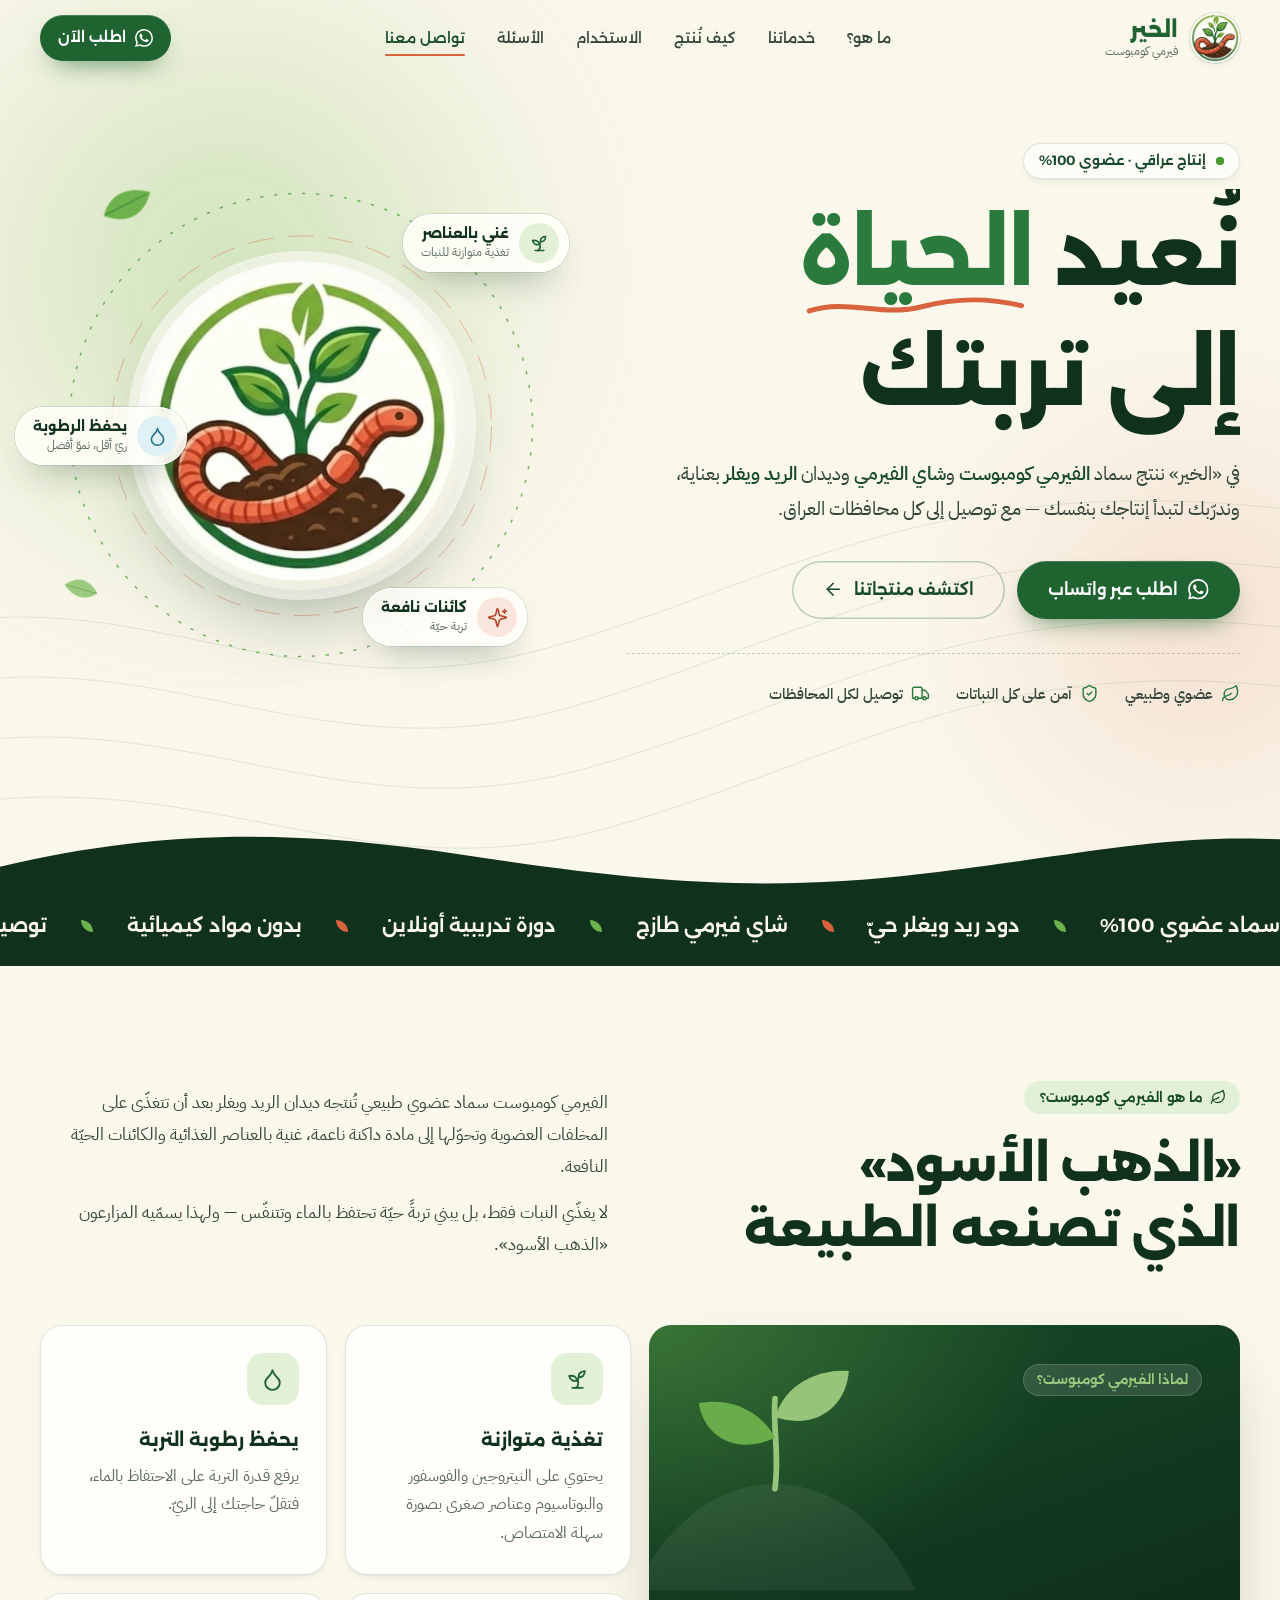
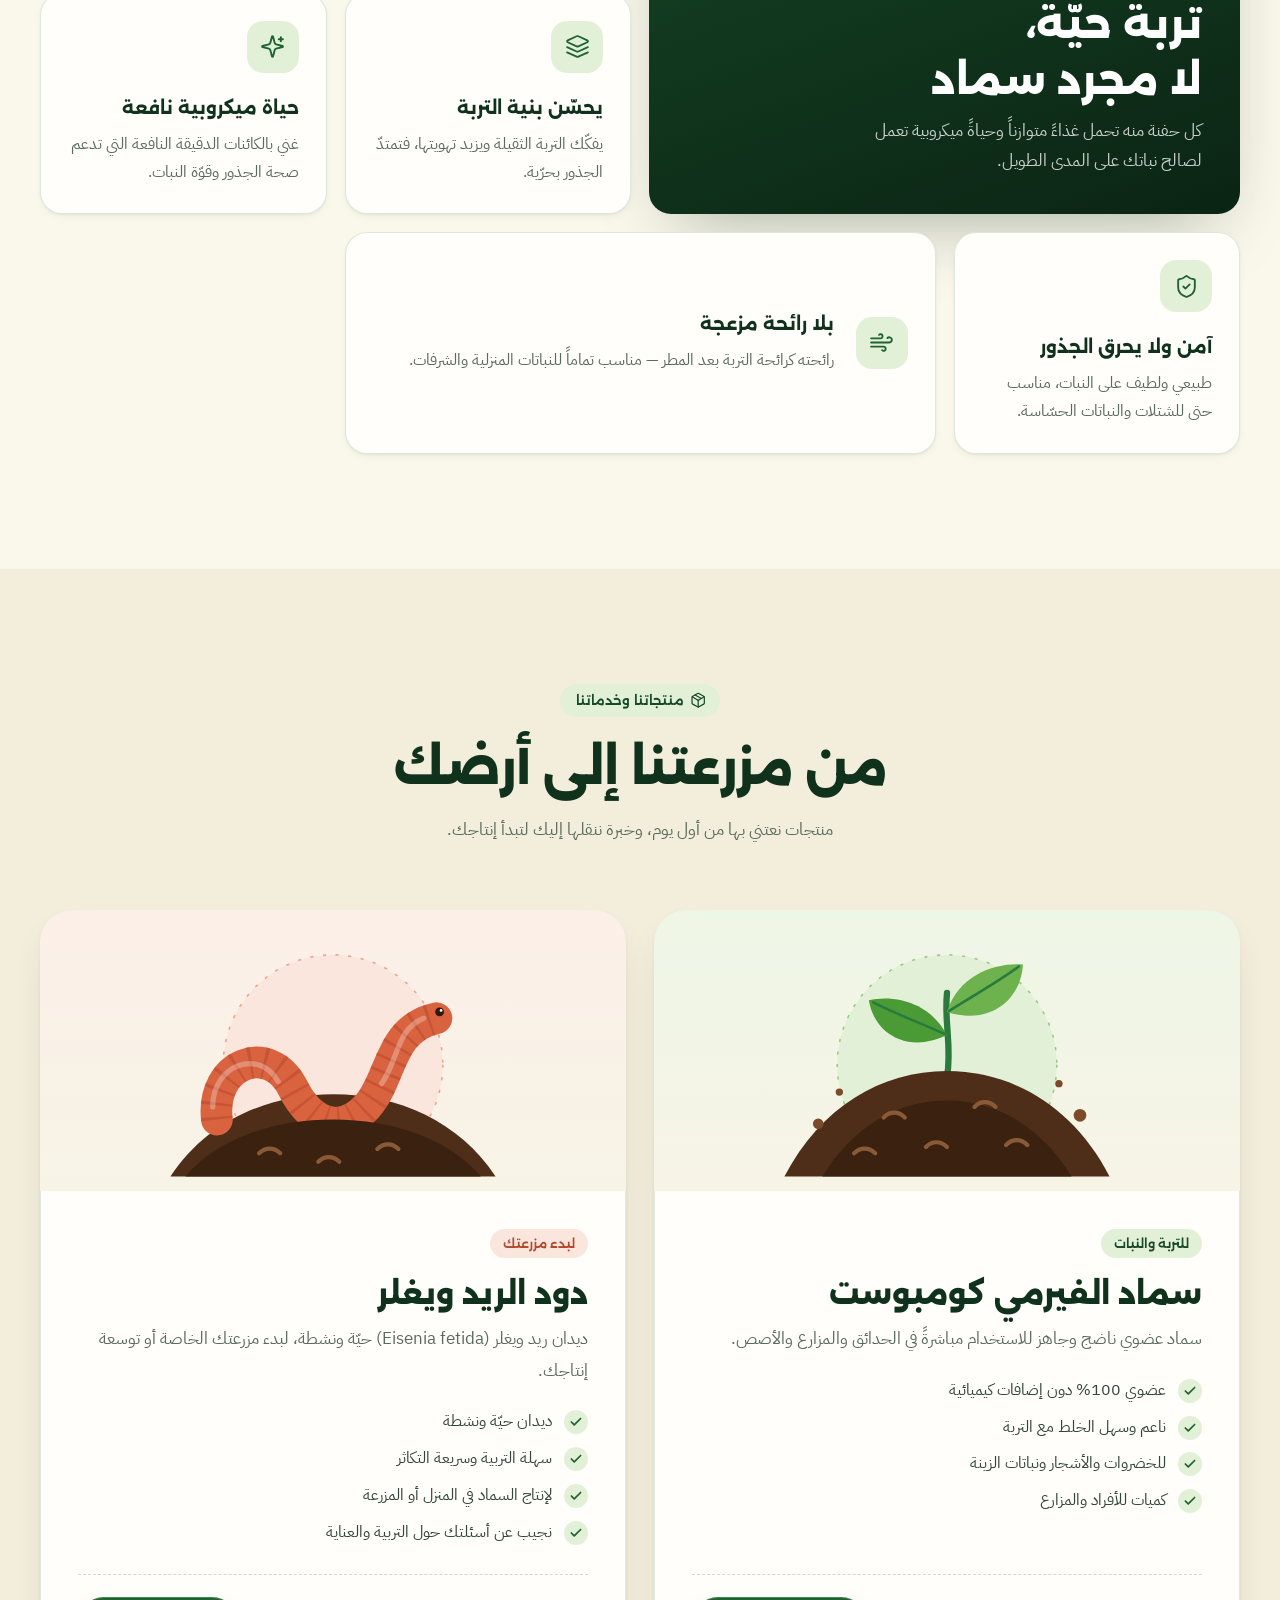
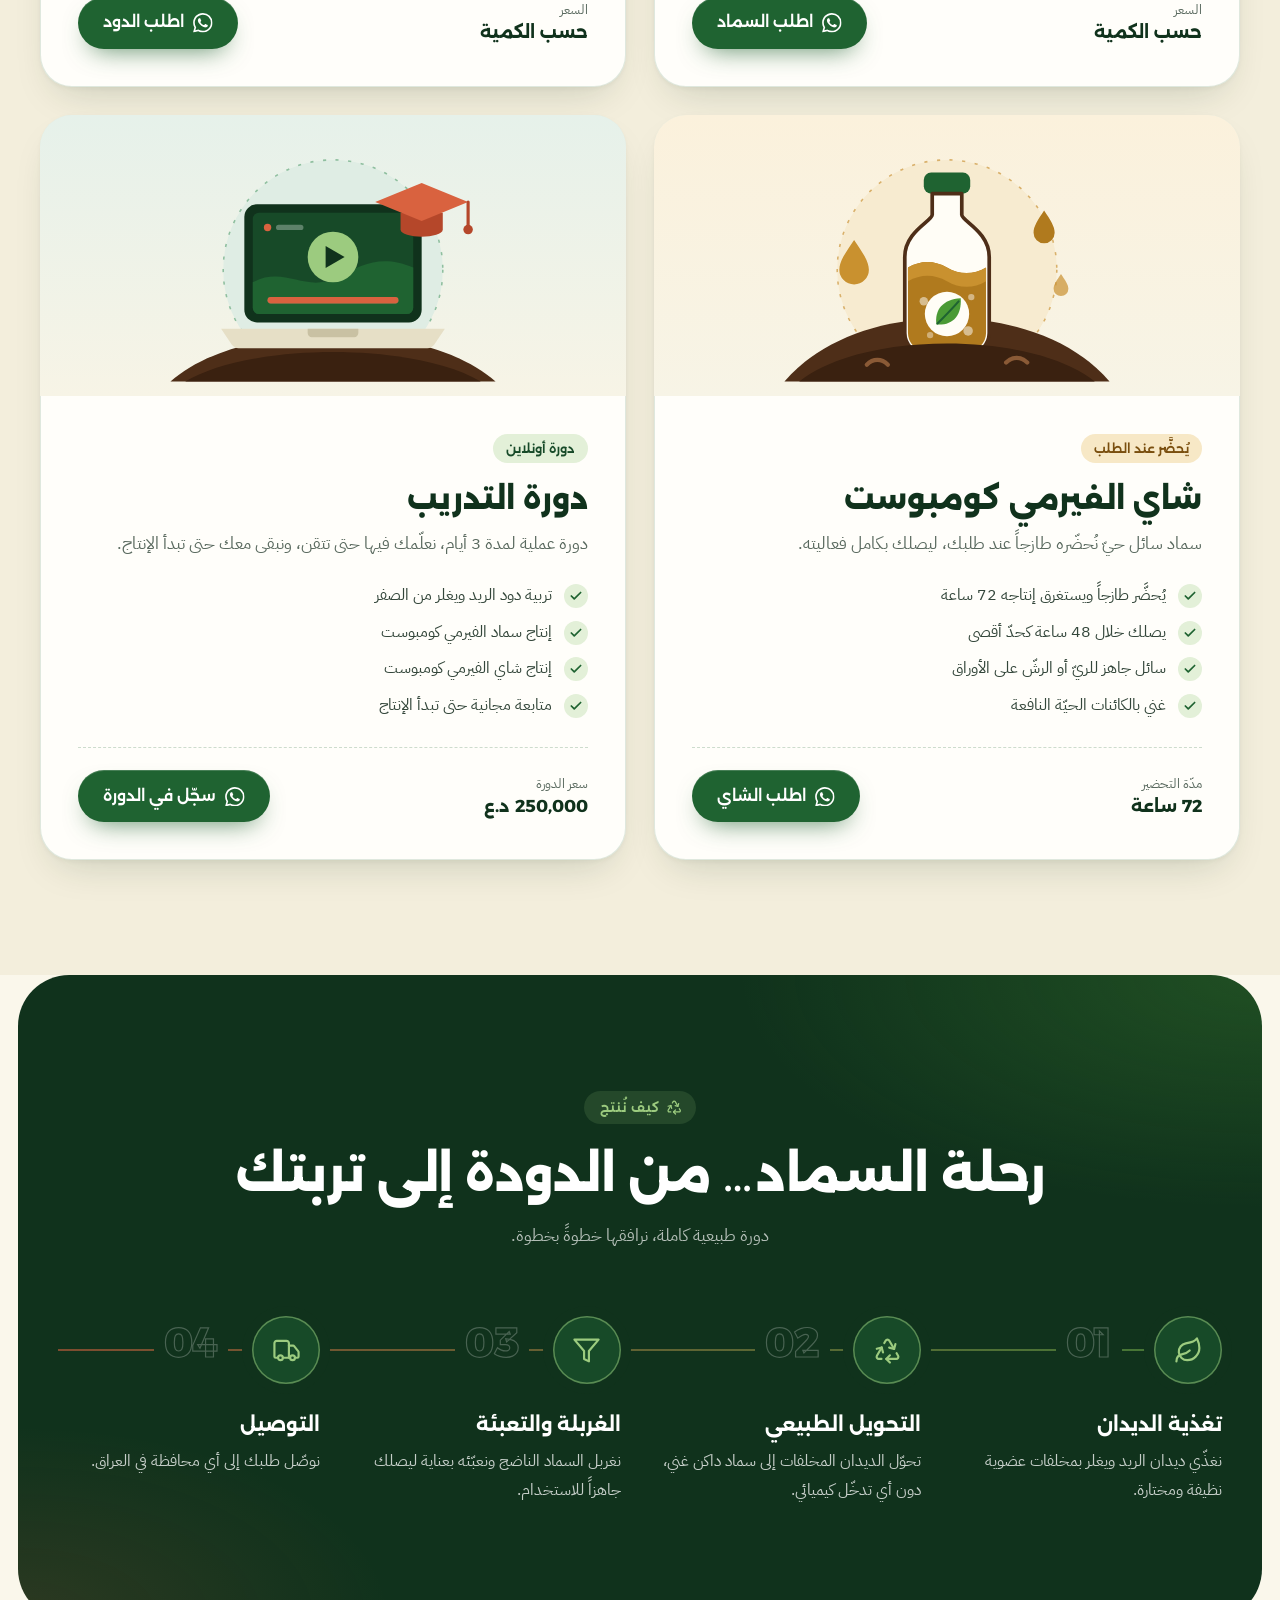
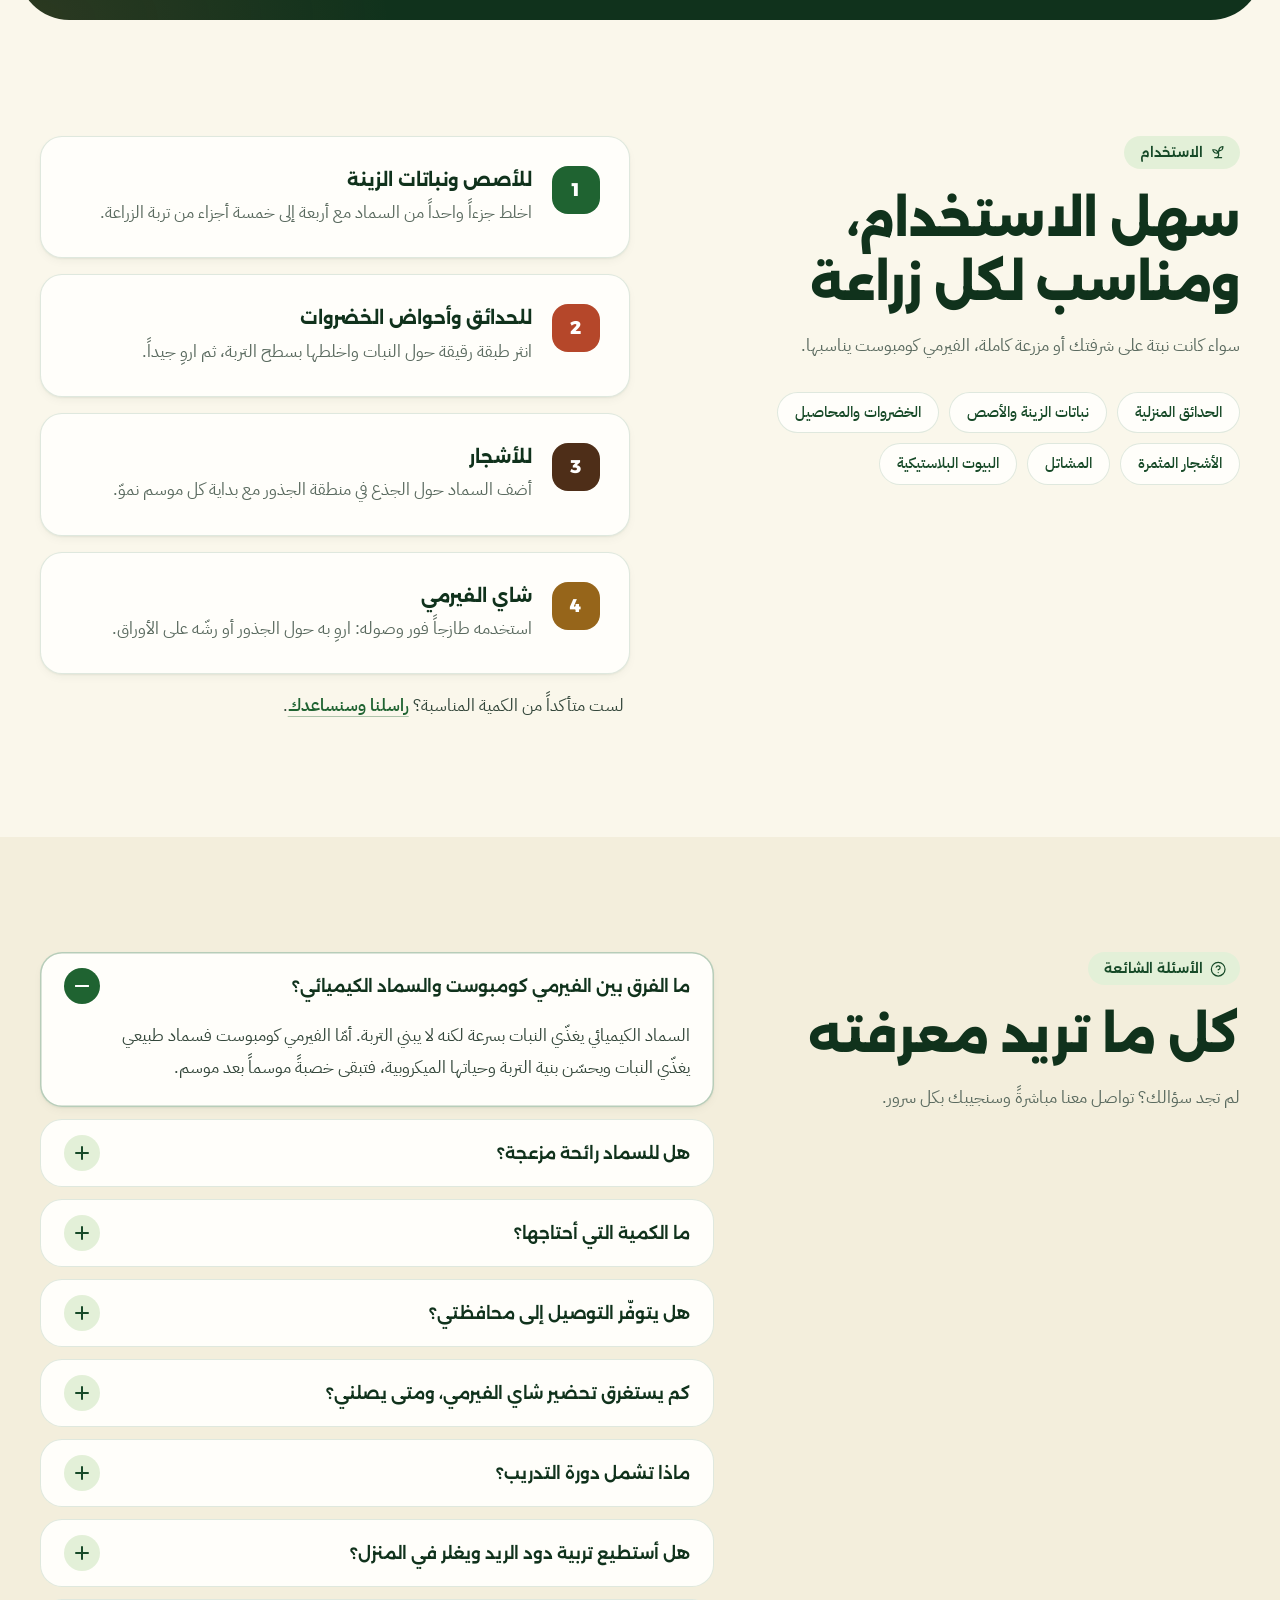
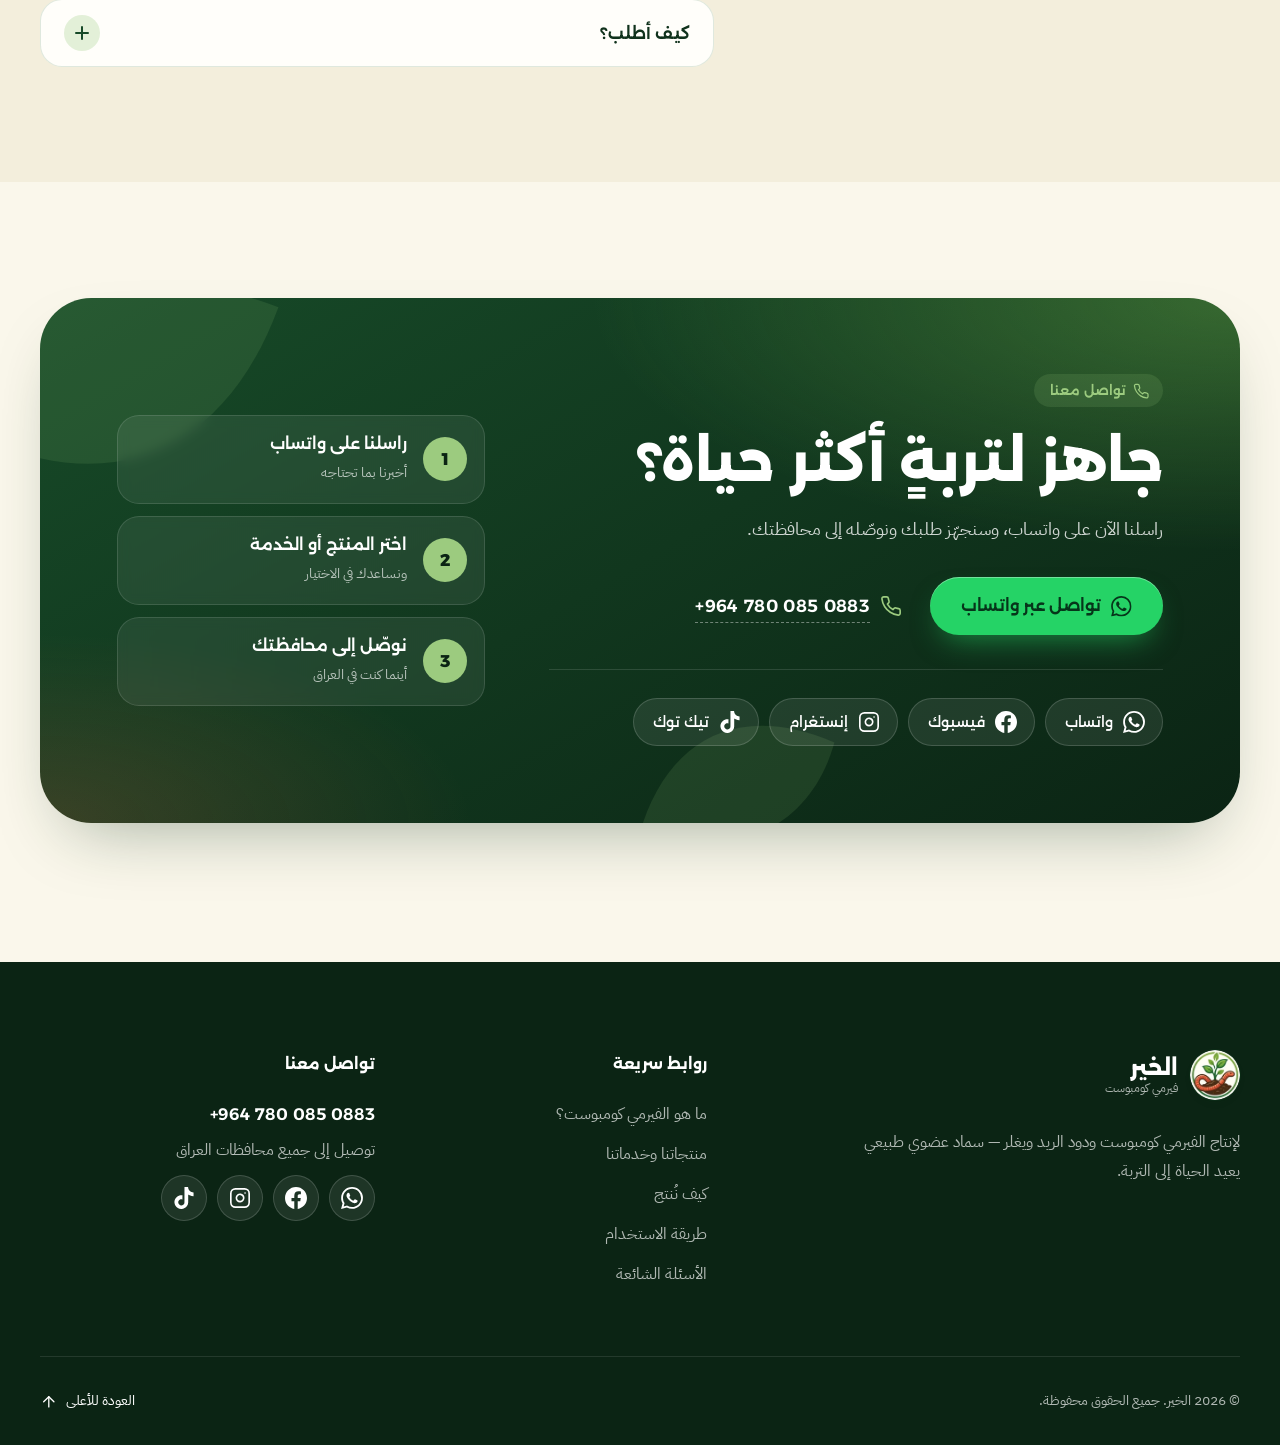
==== commit e1e47e23: "Add vermicompost tea and training course, redesign intro - New product cards: fresh vermicompost tea" ====
--- a/index.html
+++ b/index.html
@@ -5,8 +5,8 @@
   <meta name="viewport" content="width=device-width, initial-scale=1, viewport-fit=cover">
 
   <title>الخير | فيرمي كومبوست عضوي ودود الريد ويغلر — توصيل لكل العراق</title>
-  <meta name="description" content="الخير لإنتاج الفيرمي كومبوست ودود الريد ويغلر: سماد عضوي طبيعي يعيد الحياة إلى تربتك، وديدان ريد ويغلر حيّة لبدء مزرعتك. توصيل إلى جميع محافظات العراق. اطلب الآن عبر واتساب.">
-  <meta name="keywords" content="فيرمي كومبوست, سماد عضوي, سماد الدود, دود الريد ويغلر, سماد طبيعي, العراق, الخير">
+  <meta name="description" content="الخير لإنتاج الفيرمي كومبوست ودود الريد ويغلر: سماد عضوي طبيعي، شاي فيرمي طازج، ديدان ريد ويغلر حيّة، ودورة تدريبية أونلاين لتبدأ إنتاجك. توصيل إلى جميع محافظات العراق. اطلب الآن عبر واتساب.">
+  <meta name="keywords" content="فيرمي كومبوست, سماد عضوي, سماد الدود, شاي الفيرمي كومبوست, دود الريد ويغلر, دورة تربية الدود, سماد طبيعي, العراق, الخير">
   <link rel="canonical" href="https://alkhair.ahiq90.dev/">
   <meta name="theme-color" content="#FAF7EB">
   <meta name="color-scheme" content="light">
@@ -15,7 +15,7 @@
   <meta property="og:locale" content="ar_IQ">
   <meta property="og:site_name" content="الخير">
   <meta property="og:title" content="الخير | فيرمي كومبوست عضوي ودود الريد ويغلر">
-  <meta property="og:description" content="سماد عضوي طبيعي يعيد الحياة إلى تربتك، وديدان ريد ويغلر حيّة. توصيل إلى جميع محافظات العراق.">
+  <meta property="og:description" content="سماد عضوي، شاي فيرمي طازج، ديدان ريد ويغلر حيّة، ودورة تدريبية أونلاين. توصيل إلى جميع محافظات العراق.">
   <meta property="og:url" content="https://alkhair.ahiq90.dev/">
   <meta property="og:image" content="https://alkhair.ahiq90.dev/assets/img/og-image.jpg">
   <meta property="og:image:width" content="1200">
@@ -49,7 +49,7 @@
     "@type": "LocalBusiness",
     "name": "الخير لإنتاج الفيرمي كومبوست ودود الريد ويغلر",
     "alternateName": "Al-Khair Vermicompost",
-    "description": "إنتاج سماد الفيرمي كومبوست العضوي ودود الريد ويغلر مع توصيل إلى جميع محافظات العراق.",
+    "description": "إنتاج سماد الفيرمي كومبوست العضوي وشاي الفيرمي ودود الريد ويغلر، مع دورة تدريبية أونلاين وتوصيل إلى جميع محافظات العراق.",
     "url": "https://alkhair.ahiq90.dev/",
     "image": "https://alkhair.ahiq90.dev/assets/img/og-image.jpg",
     "logo": "https://alkhair.ahiq90.dev/assets/img/icon-512.png",
@@ -80,9 +80,40 @@
           <img src="assets/img/logo-mark-280.webp" width="280" height="280" alt="" decoding="sync">
         </div>
         <p class="intro__name"><span>الخير</span></p>
-        <p class="intro__tag">لإنتاج الفيرمي كومبوست ودود الريد ويغلر</p>
-        <span class="intro__bar"><i></i></span>
-      </div>
+        <p class="intro__tag">سماد · دود · شاي · تدريب</p>
+      </div>
+    </div>
+
+    <div class="intro__panels">
+      <div class="intro__panel" style="--p:0; --c:#174a28">
+        <span class="intro__num">01</span>
+        <span class="intro__icon">
+          <svg viewBox="0 0 24 24" fill="none"><path pathLength="1" d="M7 20h10"/><path pathLength="1" d="M10 20c5.5-2.5.8-6.4 3-10"/><path pathLength="1" d="M9.5 9.4c1.1.8 1.8 2.2 2.3 3.7-2 .4-3.5.4-4.8-.3-1.2-.6-2.3-1.9-3-4.2 2.8-.5 4.4 0 5.5.8z"/><path pathLength="1" d="M14.1 6a7 7 0 0 0-1.1 4c1.9-.1 3.3-.6 4.3-1.4 1-1 1.6-2.3 1.7-4.6-2.7.1-4 1-4.9 2z"/></svg>
+        </span>
+        <span class="intro__label"><b><span>السماد</span></b><small>فيرمي كومبوست عضوي</small></span>
+      </div>
+      <div class="intro__panel" style="--p:1; --c:#b5472a">
+        <span class="intro__num">02</span>
+        <span class="intro__icon">
+          <svg viewBox="0 0 24 24" fill="none"><path pathLength="1" stroke-width="3.4" d="M4 16.2c0-5.4 4.8-6.4 6.8-2 1.5 3.4 5 3.1 5.6-.5.5-3 1.1-4.6 3.2-5.5"/><path pathLength="1" d="M2.5 20.8h19"/><circle class="intro__eye" cx="19.3" cy="8.3" r=".75"/></svg>
+        </span>
+        <span class="intro__label"><b><span>الدود</span></b><small>ريد ويغلر حيّ</small></span>
+      </div>
+      <div class="intro__panel" style="--p:2; --c:#96651a">
+        <span class="intro__num">03</span>
+        <span class="intro__icon">
+          <svg viewBox="0 0 24 24" fill="none"><path pathLength="1" d="M7 16.3c2.2 0 4-1.83 4-4.05 0-1.16-.57-2.26-1.71-3.19S7.29 6.75 7 5.3c-.29 1.45-1.14 2.84-2.29 3.76S3 11.1 3 12.25c0 2.22 1.8 4.05 4 4.05z"/><path pathLength="1" d="M12.56 6.6A10.97 10.97 0 0 0 14 3.02c.5 2.5 2 4.9 4 6.5s3 3.5 3 5.5a6.98 6.98 0 0 1-11.91 4.97"/></svg>
+        </span>
+        <span class="intro__label"><b><span>الشاي</span></b><small>فيرمي سائل طازج</small></span>
+      </div>
+      <div class="intro__panel" style="--p:3; --c:#0b2414">
+        <span class="intro__num">04</span>
+        <span class="intro__icon">
+          <svg viewBox="0 0 24 24" fill="none"><path pathLength="1" d="M21.42 10.922a1 1 0 0 0-.019-1.838L12.83 5.18a2 2 0 0 0-1.66 0L2.6 9.08a1 1 0 0 0 0 1.832l8.57 3.908a2 2 0 0 0 1.66 0z"/><path pathLength="1" d="M22 10v6"/><path pathLength="1" d="M6 12.5V16a6 3 0 0 0 12 0v-3.5"/></svg>
+        </span>
+        <span class="intro__label"><b><span>التدريب</span></b><small>دورة أونلاين</small></span>
+      </div>
+      <span class="intro__bar"><i></i></span>
     </div>
   </div>
 
@@ -101,7 +132,7 @@
 
       <nav class="nav__links" id="menu" aria-label="التنقل الرئيسي">
         <a href="#about">ما هو؟</a>
-        <a href="#products">منتجاتنا</a>
+        <a href="#products">خدماتنا</a>
         <a href="#process">كيف نُنتج</a>
         <a href="#usage">الاستخدام</a>
         <a href="#faq">الأسئلة</a>
@@ -148,8 +179,8 @@
           </h1>
 
           <p class="hero__lead hero__in" style="--i:4">
-            في «الخير» ننتج سماد <strong>الفيرمي كومبوست</strong> العضوي وديدان <strong>الريد ويغلر</strong> بعناية،
-            لتربةٍ أخصب ونباتاتٍ أقوى ومحصولٍ أوفر — ونوصّل إلى كل محافظات العراق.
+            في «الخير» ننتج سماد <strong>الفيرمي كومبوست</strong> و<strong>شاي الفيرمي</strong> وديدان <strong>الريد ويغلر</strong> بعناية،
+            وندرّبك لتبدأ إنتاجك بنفسك — مع توصيل إلى كل محافظات العراق.
           </p>
 
           <div class="hero__cta hero__in" style="--i:5">
@@ -207,7 +238,8 @@
         <div class="ticker__group">
           <span>سماد عضوي 100%</span><i></i>
           <span>دود ريد ويغلر حيّ</span><i></i>
-          <span>تربة أخصب</span><i></i>
+          <span>شاي فيرمي طازج</span><i></i>
+          <span>دورة تدريبية أونلاين</span><i></i>
           <span>بدون مواد كيميائية</span><i></i>
           <span>توصيل لكل محافظات العراق</span><i></i>
           <span>نباتات أقوى</span><i></i>
@@ -215,7 +247,8 @@
         <div class="ticker__group">
           <span>سماد عضوي 100%</span><i></i>
           <span>دود ريد ويغلر حيّ</span><i></i>
-          <span>تربة أخصب</span><i></i>
+          <span>شاي فيرمي طازج</span><i></i>
+          <span>دورة تدريبية أونلاين</span><i></i>
           <span>بدون مواد كيميائية</span><i></i>
           <span>توصيل لكل محافظات العراق</span><i></i>
           <span>نباتات أقوى</span><i></i>
@@ -300,9 +333,9 @@
     <section class="section section--tint" id="products">
       <div class="container">
         <div class="section__head reveal">
-          <p class="kicker"><svg class="ico" viewBox="0 0 24 24" aria-hidden="true"><use href="#i-package"/></svg>منتجاتنا</p>
+          <p class="kicker"><svg class="ico" viewBox="0 0 24 24" aria-hidden="true"><use href="#i-package"/></svg>منتجاتنا وخدماتنا</p>
           <h2 class="h2">من مزرعتنا إلى أرضك</h2>
-          <p class="section__sub">منتجان نعتني بهما من أول يوم حتى يصلا إليك.</p>
+          <p class="section__sub">منتجات نعتني بها من أول يوم، وخبرة ننقلها إليك لتبدأ إنتاجك.</p>
         </div>
 
         <div class="products">
@@ -385,6 +418,104 @@
                 <a class="btn btn--primary" href="https://wa.me/9647800850883" data-wa="مرحباً، أرغب بطلب دود الريد ويغلر. ما الأسعار والكميات المتوفرة؟" target="_blank" rel="noopener">
                   <svg class="ico ico--fill" viewBox="0 0 24 24" aria-hidden="true"><use href="#i-whatsapp"/></svg>
                   اطلب الدود
+                </a>
+              </div>
+            </div>
+          </article>
+
+          <article class="product reveal">
+            <div class="product__art product__art--tea" aria-hidden="true">
+              <svg viewBox="0 0 360 240" fill="none">
+                <circle cx="180" cy="120" r="104" fill="#F7EBD0"/>
+                <circle cx="180" cy="120" r="104" stroke="#D9B06A" stroke-width="1.5" stroke-dasharray="3 9"/>
+                <path d="M26 226c34-40 92-60 154-60s120 20 154 60Z" fill="#4E2E18"/>
+                <g class="drops">
+                  <path d="M92 92c8 12 14 20 14 28a14 14 0 0 1-28 0c0-8 6-16 14-28Z" fill="#C9912F"/>
+                  <path d="M272 64c6 9 10 15 10 21a10 10 0 0 1-20 0c0-6 4-12 10-21Z" fill="#B07A1E"/>
+                  <path d="M288 124c4 6 7 10 7 14a7 7 0 0 1-14 0c0-4 3-8 7-14Z" fill="#C9912F" opacity=".7"/>
+                </g>
+                <rect x="158" y="28" width="44" height="20" rx="7" fill="#1F6331"/>
+                <path d="M166 48h28v20c0 6 26 16 26 40v72c0 11-9 20-20 20h-40c-11 0-20-9-20-20v-72c0-24 26-34 26-40Z" fill="#FFFDF6" stroke="#4E2E18" stroke-width="3.5" stroke-linejoin="round"/>
+                <path d="M143 118c12-7 25-7 37 0s25 7 37 0v62c0 9.4-7.6 17-17 17h-40c-9.4 0-17-7.6-17-17Z" fill="#B07A1E"/>
+                <path d="M143 118c12-7 25-7 37 0s25 7 37 0v13c-12 7-25 7-37 0s-25-7-37 0Z" fill="#C9912F"/>
+                <g class="bubbles" fill="#fff">
+                  <circle cx="158" cy="150" r="4" opacity=".5"/>
+                  <circle cx="203" cy="146" r="3" opacity=".45"/>
+                  <circle cx="164" cy="182" r="3" opacity=".4"/>
+                  <circle cx="200" cy="178" r="4.5" opacity=".5"/>
+                </g>
+                <circle cx="180" cy="162" r="21" fill="#FFFDF6"/>
+                <path d="M170 172c-2-14 6-24 23-25 1 16-7 26-23 25Z" fill="#4A9A35"/>
+                <path d="M171 171c7-7 13-13 20-21" stroke="#1F6331" stroke-width="2" stroke-linecap="round"/>
+                <path d="M40 226c30-24 84-36 140-36s110 12 140 36Z" fill="#3A2110"/>
+                <g stroke="#8A5A36" stroke-width="4" stroke-linecap="round">
+                  <path d="M104 210c6-6 14-6 20 0"/><path d="M236 208c6-6 14-6 20 0"/>
+                </g>
+              </svg>
+            </div>
+            <div class="product__body">
+              <span class="tag tag--amber">يُحضَّر عند الطلب</span>
+              <h3>شاي الفيرمي كومبوست</h3>
+              <p>سماد سائل حيّ نُحضّره طازجاً عند طلبك، ليصلك بكامل فعاليته.</p>
+              <ul class="checks">
+                <li><svg class="ico" viewBox="0 0 24 24" aria-hidden="true"><use href="#i-check"/></svg>يُحضَّر طازجاً ويستغرق إنتاجه 72 ساعة</li>
+                <li><svg class="ico" viewBox="0 0 24 24" aria-hidden="true"><use href="#i-check"/></svg>يصلك خلال 48 ساعة كحدّ أقصى</li>
+                <li><svg class="ico" viewBox="0 0 24 24" aria-hidden="true"><use href="#i-check"/></svg>سائل جاهز للريّ أو الرشّ على الأوراق</li>
+                <li><svg class="ico" viewBox="0 0 24 24" aria-hidden="true"><use href="#i-check"/></svg>غني بالكائنات الحيّة النافعة</li>
+              </ul>
+              <div class="product__foot">
+                <p class="price"><small>مدّة التحضير</small>72 ساعة</p>
+                <a class="btn btn--primary" href="https://wa.me/9647800850883" data-wa="مرحباً، أرغب بطلب شاي الفيرمي كومبوست." target="_blank" rel="noopener">
+                  <svg class="ico ico--fill" viewBox="0 0 24 24" aria-hidden="true"><use href="#i-whatsapp"/></svg>
+                  اطلب الشاي
+                </a>
+              </div>
+            </div>
+          </article>
+
+          <article class="product reveal" style="--d:1">
+            <div class="product__art product__art--course" aria-hidden="true">
+              <svg viewBox="0 0 360 240" fill="none">
+                <circle cx="180" cy="120" r="104" fill="#DFEDE4"/>
+                <circle cx="180" cy="120" r="104" stroke="#8FBF9F" stroke-width="1.5" stroke-dasharray="3 9"/>
+                <path d="M26 226c34-30 92-44 154-44s120 14 154 44Z" fill="#4E2E18"/>
+                <rect x="96" y="58" width="168" height="112" rx="12" fill="#10321C"/>
+                <rect x="104" y="66" width="152" height="96" rx="6" fill="#174A28"/>
+                <path d="M104 132c30-16 50 10 78-4s44-22 74-10v38a6 6 0 0 1-6 6H110a6 6 0 0 1-6-6Z" fill="#1F6331"/>
+                <g class="pulse">
+                  <circle cx="180" cy="108" r="24" fill="#9CCB7F"/>
+                  <path d="M173 97.5v21l18-10.5Z" fill="#10321C"/>
+                </g>
+                <rect x="118" y="146" width="124" height="6" rx="3" fill="#fff" fill-opacity=".18"/>
+                <rect class="course-bar" x="118" y="146" width="124" height="6" rx="3" fill="#D9623F"/>
+                <circle cx="118" cy="80" r="3.5" fill="#D9623F"/>
+                <rect x="126" y="77.5" width="26" height="5" rx="2.5" fill="#fff" fill-opacity=".3"/>
+                <path d="M74 176h212l-10 15a8 8 0 0 1-6.6 3.5H90.6a8 8 0 0 1-6.6-3.5Z" fill="#E6DFC6"/>
+                <path d="M156 176h48v4a4 4 0 0 1-4 4h-40a4 4 0 0 1-4-4Z" fill="#C9C1A3"/>
+                <g class="cap">
+                  <path d="M244 66v16c0 9 40 9 40 0V66" fill="#B5472A"/>
+                  <path d="M264 38l44 18-44 18-44-18Z" fill="#D9623F"/>
+                  <path d="M308 56v22" stroke="#B5472A" stroke-width="3" stroke-linecap="round"/>
+                  <circle cx="308" cy="82" r="4.5" fill="#B5472A"/>
+                </g>
+                <path d="M40 226c30-18 84-28 140-28s110 10 140 28Z" fill="#3A2110"/>
+              </svg>
+            </div>
+            <div class="product__body">
+              <span class="tag">دورة أونلاين</span>
+              <h3>دورة التدريب</h3>
+              <p>دورة عملية لمدة 3 أيام، نعلّمك فيها حتى تتقن، ونبقى معك حتى تبدأ الإنتاج.</p>
+              <ul class="checks">
+                <li><svg class="ico" viewBox="0 0 24 24" aria-hidden="true"><use href="#i-check"/></svg>تربية دود الريد ويغلر من الصفر</li>
+                <li><svg class="ico" viewBox="0 0 24 24" aria-hidden="true"><use href="#i-check"/></svg>إنتاج سماد الفيرمي كومبوست</li>
+                <li><svg class="ico" viewBox="0 0 24 24" aria-hidden="true"><use href="#i-check"/></svg>إنتاج شاي الفيرمي كومبوست</li>
+                <li><svg class="ico" viewBox="0 0 24 24" aria-hidden="true"><use href="#i-check"/></svg>متابعة مجانية حتى تبدأ الإنتاج</li>
+              </ul>
+              <div class="product__foot">
+                <p class="price"><small>سعر الدورة</small>250,000 د.ع</p>
+                <a class="btn btn--primary" href="https://wa.me/9647800850883" data-wa="مرحباً، أرغب بالتسجيل في دورة التدريب على تربية الدود وإنتاج الفيرمي كومبوست." target="_blank" rel="noopener">
+                  <svg class="ico ico--fill" viewBox="0 0 24 24" aria-hidden="true"><use href="#i-whatsapp"/></svg>
+                  سجّل في الدورة
                 </a>
               </div>
             </div>
@@ -470,7 +601,14 @@
               <p>أضف السماد حول الجذع في منطقة الجذور مع بداية كل موسم نموّ.</p>
             </div>
           </article>
-          <p class="usage__note reveal" style="--d:3">
+          <article class="tip reveal" style="--d:3">
+            <span class="tip__num">4</span>
+            <div>
+              <h3>شاي الفيرمي</h3>
+              <p>استخدمه طازجاً فور وصوله: اروِ به حول الجذور أو رشّه على الأوراق.</p>
+            </div>
+          </article>
+          <p class="usage__note reveal" style="--d:4">
             لست متأكداً من الكمية المناسبة؟
             <a href="https://wa.me/9647800850883" data-wa="مرحباً، أحتاج مساعدة في تحديد كمية السماد المناسبة لزراعتي." target="_blank" rel="noopener">راسلنا وسنساعدك</a>.
           </p>
@@ -505,6 +643,14 @@
             <div class="faq__a"><p>نعم، نوصّل إلى جميع محافظات العراق.</p></div>
           </details>
           <details name="faq">
+            <summary>كم يستغرق تحضير شاي الفيرمي، ومتى يصلني؟<span class="faq__plus" aria-hidden="true"></span></summary>
+            <div class="faq__a"><p>نُحضّر شاي الفيرمي طازجاً عند الطلب ويستغرق إنتاجه 72 ساعة، ثم نوصّله إليك خلال 48 ساعة كحدّ أقصى ليصلك طازجاً.</p></div>
+          </details>
+          <details name="faq">
+            <summary>ماذا تشمل دورة التدريب؟<span class="faq__plus" aria-hidden="true"></span></summary>
+            <div class="faq__a"><p>دورة أونلاين لمدة 3 أيام تتعلّم فيها تربية دود الريد ويغلر وإنتاج سماد الفيرمي كومبوست وشاي الفيرمي. سعر الدورة 250,000 دينار عراقي، والمتابعة بعدها مجانية حتى تبدأ الإنتاج.</p></div>
+          </details>
+          <details name="faq">
             <summary>هل أستطيع تربية دود الريد ويغلر في المنزل؟<span class="faq__plus" aria-hidden="true"></span></summary>
             <div class="faq__a"><p>نعم. ديدان الريد ويغلر سهلة التربية، وتحتاج إلى مكان مظلّل ورطوبة معتدلة وغذاء عضوي. تواصل معنا وسنجيب عن أسئلتك.</p></div>
           </details>
@@ -555,7 +701,7 @@
 
           <ol class="cta__steps">
             <li><span>1</span><div><strong>راسلنا على واتساب</strong><small>أخبرنا بما تحتاجه</small></div></li>
-            <li><span>2</span><div><strong>حدّد المنتج والكمية</strong><small>ونساعدك في الاختيار</small></div></li>
+            <li><span>2</span><div><strong>اختر المنتج أو الخدمة</strong><small>ونساعدك في الاختيار</small></div></li>
             <li><span>3</span><div><strong>نوصّل إلى محافظتك</strong><small>أينما كنت في العراق</small></div></li>
           </ol>
         </div>
@@ -577,7 +723,7 @@
       <nav class="footer__nav" aria-label="روابط سريعة">
         <h2>روابط سريعة</h2>
         <a href="#about">ما هو الفيرمي كومبوست؟</a>
-        <a href="#products">منتجاتنا</a>
+        <a href="#products">منتجاتنا وخدماتنا</a>
         <a href="#process">كيف نُنتج</a>
         <a href="#usage">طريقة الاستخدام</a>
         <a href="#faq">الأسئلة الشائعة</a>
--- a/assets/css/style.css
+++ b/assets/css/style.css
@@ -49,7 +49,7 @@
 
   --nav-h: 76px;
   --gutter: clamp(20px, 5vw, 40px);
-  --intro: 2.15s; /* when hero animations start (after the intro) */
+  --intro: 4.35s; /* when hero animations start (after the intro) */
 }
 
 .no-intro { --intro: 0.1s; }
@@ -214,38 +214,39 @@
 .js .reveal.is-done { transition-delay: 0s; transition-duration: 0.35s; }
 
 /* ==========================================================================
-   Intro
+   Intro — four service panels, then the brand, then the page
    ========================================================================== */
 .intro {
   position: fixed;
   inset: 0;
   z-index: 100;
   cursor: pointer;
-  animation: intro-gone 0s linear 2.95s forwards;
+  animation: intro-gone 0s linear 5.15s forwards;
 }
 .no-intro .intro { display: none; }
 
+/* --- brand stage (sits under the panels) --- */
 .intro__layer {
   position: absolute;
   inset: 0;
   clip-path: ellipse(100% 125% at 50% 0%);
-  animation: intro-out 0.9s var(--ease-in-out) forwards;
-}
-.intro__layer--back { background: var(--green-700); animation-delay: 2s; }
+  animation: intro-out 0.85s var(--ease-in-out) forwards;
+}
+.intro__layer--back { background: var(--green-700); animation-delay: 4.22s; }
 .intro__layer--front {
   display: grid;
   place-items: center;
   background:
-    radial-gradient(60% 50% at 50% 42%, rgba(156, 203, 127, 0.22), transparent 70%),
+    radial-gradient(60% 50% at 50% 42%, rgba(156, 203, 127, 0.24), transparent 70%),
     var(--cream-100);
-  animation-delay: 1.85s;
+  animation-delay: 4.1s;
 }
 .intro__inner {
   display: grid;
   justify-items: center;
   text-align: center;
   padding: 24px;
-  animation: intro-inner-out 0.45s ease-in 1.7s forwards;
+  animation: intro-inner-out 0.4s ease-in 3.95s forwards;
 }
 .intro__emblem {
   position: relative;
@@ -259,7 +260,7 @@
   border-radius: 50%;
   opacity: 0;
   transform: scale(0.7) rotate(-14deg);
-  animation: intro-pop 0.9s var(--ease-spring) 0.2s forwards;
+  animation: intro-pop 0.9s var(--ease-spring) 2.75s forwards;
 }
 .intro__ring {
   position: absolute;
@@ -275,7 +276,7 @@
   stroke-linecap: round;
   stroke-dasharray: 100;
   stroke-dashoffset: 100;
-  animation: draw 1.2s var(--ease-in-out) 0.05s forwards;
+  animation: draw 1.1s var(--ease-in-out) 2.7s forwards;
 }
 .intro__name {
   overflow: hidden;
@@ -290,44 +291,187 @@
 .intro__name span {
   display: inline-block;
   transform: translateY(125%);
-  animation: line-up 0.85s var(--ease-out) 0.55s forwards;
+  animation: line-up 0.8s var(--ease-out) 3s forwards;
 }
 .intro__tag {
   color: var(--ink-2);
+  font-family: var(--font-head);
+  font-weight: 500;
   font-size: 0.98rem;
+  word-spacing: 0.2em;
   opacity: 0;
   transform: translateY(10px);
-  animation: rise 0.7s var(--ease-out) 0.85s forwards;
+  animation: rise 0.7s var(--ease-out) 3.2s forwards;
+}
+
+/* --- the four panels --- */
+.intro__panels {
+  position: absolute;
+  inset: 0;
+  display: grid;
+  grid-template-columns: repeat(4, minmax(0, 1fr));
+}
+.intro__panel {
+  --from: translate3d(0, 101%, 0);
+  --to: translate3d(0, -101%, 0);
+  position: relative;
+  display: flex;
+  flex-direction: column;
+  justify-content: space-between;
+  padding: clamp(28px, 6vh, 64px) clamp(18px, 2.6vw, 44px);
+  background:
+    linear-gradient(180deg, rgba(255, 255, 255, 0.1), rgba(255, 255, 255, 0) 38%, rgba(0, 0, 0, 0.24)),
+    var(--c);
+  box-shadow: 0 0 0 1px var(--c);
+  color: #fff;
+  overflow: hidden;
+  transform: var(--from);
+  will-change: transform;
+  animation:
+    panel-in 0.85s var(--ease-out) calc(var(--p) * 0.1s) forwards,
+    panel-out 0.85s var(--ease-in-out) calc(2.4s + var(--p) * 0.1s) forwards;
+}
+.intro__panel::before {
+  content: "";
+  position: absolute;
+  inset-inline: -35%;
+  inset-block-end: -32%;
+  aspect-ratio: 1;
+  border-radius: 50%;
+  box-shadow: inset 0 0 0 1px rgba(255, 255, 255, 0.13), inset 0 0 0 54px rgba(255, 255, 255, 0.025);
+}
+.intro__num {
+  position: relative;
+  display: flex;
+  align-items: center;
+  gap: 12px;
+  direction: ltr;
+  justify-content: flex-end;
+  font-family: var(--font-head);
+  font-weight: 600;
+  font-size: 0.92rem;
+  letter-spacing: 0.18em;
+  color: rgba(255, 255, 255, 0.72);
+  opacity: 0;
+  transform: translateY(-10px);
+  animation: rise 0.7s var(--ease-out) calc(0.5s + var(--p) * 0.1s) forwards;
+}
+.intro__num::before { content: ""; width: 34px; height: 1px; background: currentColor; opacity: 0.6; }
+.intro__icon {
+  position: relative;
+  display: grid;
+  place-items: center;
+  align-self: center;
+  width: clamp(88px, 9vw, 132px);
+  aspect-ratio: 1;
+  border-radius: 50%;
+  background: rgba(255, 255, 255, 0.08);
+  box-shadow: inset 0 0 0 1.5px rgba(255, 255, 255, 0.34);
+  opacity: 0;
+  transform: scale(0.6);
+  animation: intro-pop 0.9s var(--ease-spring) calc(0.5s + var(--p) * 0.1s) forwards;
+}
+.intro__icon svg {
+  width: 46%;
+  height: 46%;
+  stroke: #fff;
+  stroke-width: 1.5;
+  stroke-linecap: round;
+  stroke-linejoin: round;
+}
+.intro__icon path {
+  stroke-dasharray: 1;
+  stroke-dashoffset: 1;
+  animation: draw 1.1s var(--ease-in-out) calc(0.7s + var(--p) * 0.1s) forwards;
+}
+.intro__eye {
+  fill: var(--c);
+  stroke: none;
+  opacity: 0;
+  animation: rise 0.3s ease calc(1.6s + var(--p) * 0.1s) forwards;
+}
+.intro__label { position: relative; display: grid; gap: 2px; }
+.intro__label b {
+  display: block;
+  overflow: hidden;
+  padding-block: 0.12em 0.3em;
+  margin-block: -0.12em -0.1em;
+  font-family: var(--font-head);
+  font-weight: 800;
+  font-size: clamp(1.9rem, 3.3vw, 3.4rem);
+  line-height: 1.3;
+}
+.intro__label b span {
+  display: inline-block;
+  transform: translateY(125%);
+  animation: line-up 0.9s var(--ease-out) calc(0.65s + var(--p) * 0.1s) forwards;
+}
+.intro__label small {
+  font-size: clamp(0.84rem, 0.6vw + 0.6rem, 1.05rem);
+  line-height: 1.7;
+  color: rgba(255, 255, 255, 0.8);
+  opacity: 0;
+  transform: translateY(10px);
+  animation: rise 0.7s var(--ease-out) calc(0.85s + var(--p) * 0.1s) forwards;
 }
 .intro__bar {
-  display: block;
-  width: 120px;
+  position: absolute;
+  inset-inline: 0;
+  inset-block-end: 0;
+  z-index: 1;
   height: 3px;
-  margin-block-start: 26px;
-  border-radius: 3px;
-  background: rgba(31, 99, 49, 0.12);
-  overflow: hidden;
+  background: rgba(255, 255, 255, 0.16);
+  animation: fade-out 0.3s ease 2.35s forwards;
 }
 .intro__bar i {
   display: block;
   height: 100%;
-  border-radius: inherit;
-  background: linear-gradient(to left, var(--green-500), var(--terra-500));
+  background: #fff;
   transform: scaleX(0);
   transform-origin: right;
-  animation: bar 1.55s var(--ease-in-out) 0.15s forwards;
-}
-
-/* skipping the intro (tap / key press) */
-.intro-skip .intro { animation: intro-gone 0s linear 0.75s forwards; }
-.intro-skip .intro__layer--front { animation: intro-out-fast 0.6s var(--ease-in-out) forwards; }
-.intro-skip .intro__layer--back { animation: intro-out-fast 0.6s var(--ease-in-out) 0.1s forwards; }
-.intro-skip .intro__inner { animation: intro-inner-out-fast 0.25s ease-in forwards; }
-
+  animation: bar 2.1s linear 0.25s forwards;
+}
+
+/* phones / portrait: the panels become rows that slide sideways */
+@media (max-width: 720px), (max-aspect-ratio: 4/5) {
+  .intro__panels { grid-template-columns: 1fr; grid-template-rows: repeat(4, minmax(0, 1fr)); }
+  .intro__panel {
+    --from: translate3d(101%, 0, 0);
+    --to: translate3d(-101%, 0, 0);
+    flex-direction: row;
+    align-items: center;
+    justify-content: flex-start;
+    gap: 18px;
+    padding: 0 clamp(20px, 6vw, 40px);
+    background:
+      linear-gradient(90deg, rgba(0, 0, 0, 0.2), rgba(255, 255, 255, 0) 60%, rgba(255, 255, 255, 0.08)),
+      var(--c);
+  }
+  .intro__panel::before { inset-inline: auto -18%; inset-block: -40%; height: 180%; width: auto; }
+  .intro__icon { order: 1; align-self: auto; flex: none; width: clamp(60px, 17vw, 84px); }
+  .intro__label { order: 2; }
+  .intro__label b { font-size: clamp(1.6rem, 7vw, 2.2rem); }
+  .intro__num { order: 3; margin-right: auto; }
+  .intro__num::before { width: 20px; }
+}
+
+/* skipping the intro (tap / key press / scroll) */
+.intro-skip .intro { animation: intro-gone 0s linear 0.9s forwards; }
+.intro-skip .intro__panels { animation: fade-out 0.3s ease forwards; }
+.intro-skip .intro__layer--front { animation: intro-out-fast 0.6s var(--ease-in-out) 0.18s forwards; }
+.intro-skip .intro__layer--back { animation: intro-out-fast 0.6s var(--ease-in-out) 0.28s forwards; }
+.intro-skip .intro__inner { animation: none; }
+.intro-skip .intro__emblem img,
+.intro-skip .intro__name span,
+.intro-skip .intro__tag { animation: none; opacity: 1; transform: none; }
+.intro-skip .intro__ring circle { animation: none; stroke-dashoffset: 0; }
+
+@keyframes panel-in { to { transform: none; } }
+@keyframes panel-out { to { transform: var(--to); visibility: hidden; } }
+@keyframes fade-out { to { opacity: 0; visibility: hidden; } }
 @keyframes intro-out { to { clip-path: ellipse(100% 0% at 50% 0%); visibility: hidden; } }
 @keyframes intro-out-fast { to { clip-path: ellipse(100% 0% at 50% 0%); visibility: hidden; } }
 @keyframes intro-inner-out { to { opacity: 0; transform: translateY(-26px); } }
-@keyframes intro-inner-out-fast { to { opacity: 0; transform: translateY(-26px); } }
 @keyframes intro-gone { to { visibility: hidden; pointer-events: none; } }
 @keyframes intro-pop { to { opacity: 1; transform: none; } }
 @keyframes draw { to { stroke-dashoffset: 0; } }
@@ -933,6 +1077,30 @@
 .worm { transform-box: fill-box; transform-origin: 20% 90%; animation: wiggle 5s ease-in-out infinite alternate; }
 @keyframes wiggle { from { transform: rotate(-2.5deg); } to { transform: rotate(2.5deg) translateY(-3px); } }
 
+.product__art--tea { background: linear-gradient(180deg, #fbf1dc, #f7f4e6); }
+.product__art--course { background: linear-gradient(180deg, #e6f1ea, #f7f4e6); }
+
+.bubbles circle { transform-box: fill-box; animation: bubble 3.2s ease-in infinite; }
+.bubbles circle:nth-child(2) { animation-delay: -1.1s; }
+.bubbles circle:nth-child(3) { animation-delay: -2s; }
+.bubbles circle:nth-child(4) { animation-delay: -0.5s; }
+@keyframes bubble {
+  0% { transform: translateY(8px) scale(0.6); opacity: 0; }
+  25% { opacity: 0.55; }
+  100% { transform: translateY(-22px) scale(1); opacity: 0; }
+}
+.drops path { transform-box: fill-box; transform-origin: 50% 0%; animation: drop 4s ease-in-out infinite alternate; }
+.drops path:nth-child(2) { animation-delay: -1.5s; }
+.drops path:nth-child(3) { animation-delay: -2.6s; }
+@keyframes drop { from { transform: translateY(-5px); } to { transform: translateY(6px); } }
+
+.pulse { transform-box: fill-box; transform-origin: center; animation: pulse 2.4s ease-in-out infinite alternate; }
+@keyframes pulse { from { transform: scale(0.94); } to { transform: scale(1.05); } }
+.course-bar { transform-box: fill-box; transform-origin: 0% 50%; animation: course 6s var(--ease-in-out) infinite; }
+@keyframes course { 0% { transform: scaleX(0.05); } 80%, 100% { transform: scaleX(1); } }
+.cap { transform-box: fill-box; transform-origin: 50% 100%; animation: cap 5s ease-in-out infinite alternate; }
+@keyframes cap { from { transform: rotate(-4deg) translateY(2px); } to { transform: rotate(5deg) translateY(-5px); } }
+
 .product__body { display: flex; flex-direction: column; flex: 1; padding: clamp(24px, 3vw, 38px); }
 .tag {
   align-self: flex-start;
@@ -947,6 +1115,7 @@
   line-height: 1.7;
 }
 .tag--terra { background: var(--terra-100); color: var(--terra-600); }
+.tag--amber { background: #f7e8c6; color: #7a4f0f; }
 .product h3 {
   font-family: var(--font-head);
   font-weight: 800;
@@ -1124,6 +1293,7 @@
 }
 .tip:nth-child(2) .tip__num { background: var(--terra-600); }
 .tip:nth-child(3) .tip__num { background: var(--soil-700); }
+.tip:nth-child(4) .tip__num { background: #96651a; }
 .tip h3 { font-family: var(--font-head); font-weight: 700; font-size: 1.1rem; line-height: 1.55; color: var(--green-900); }
 .tip p { margin-block-start: 4px; color: var(--muted); }
 .usage__note { padding-inline: 6px; color: var(--ink-2); }
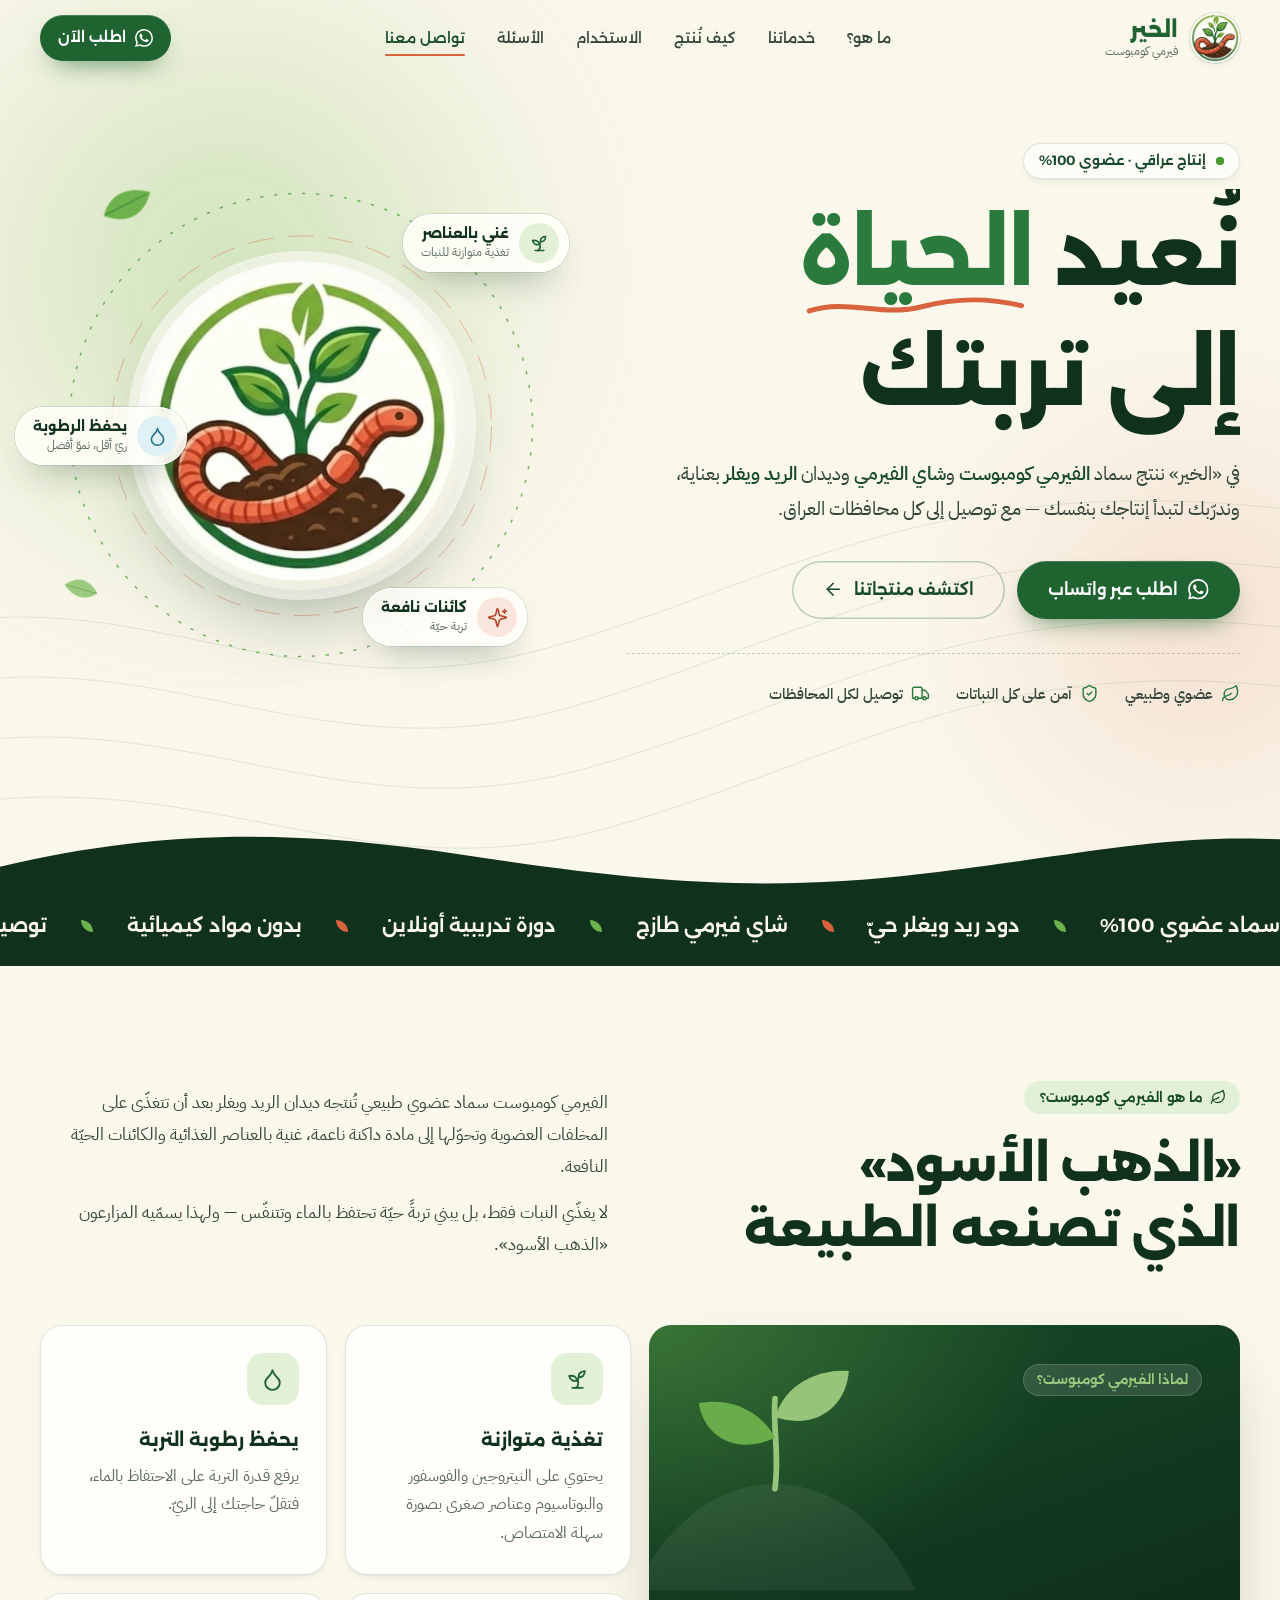
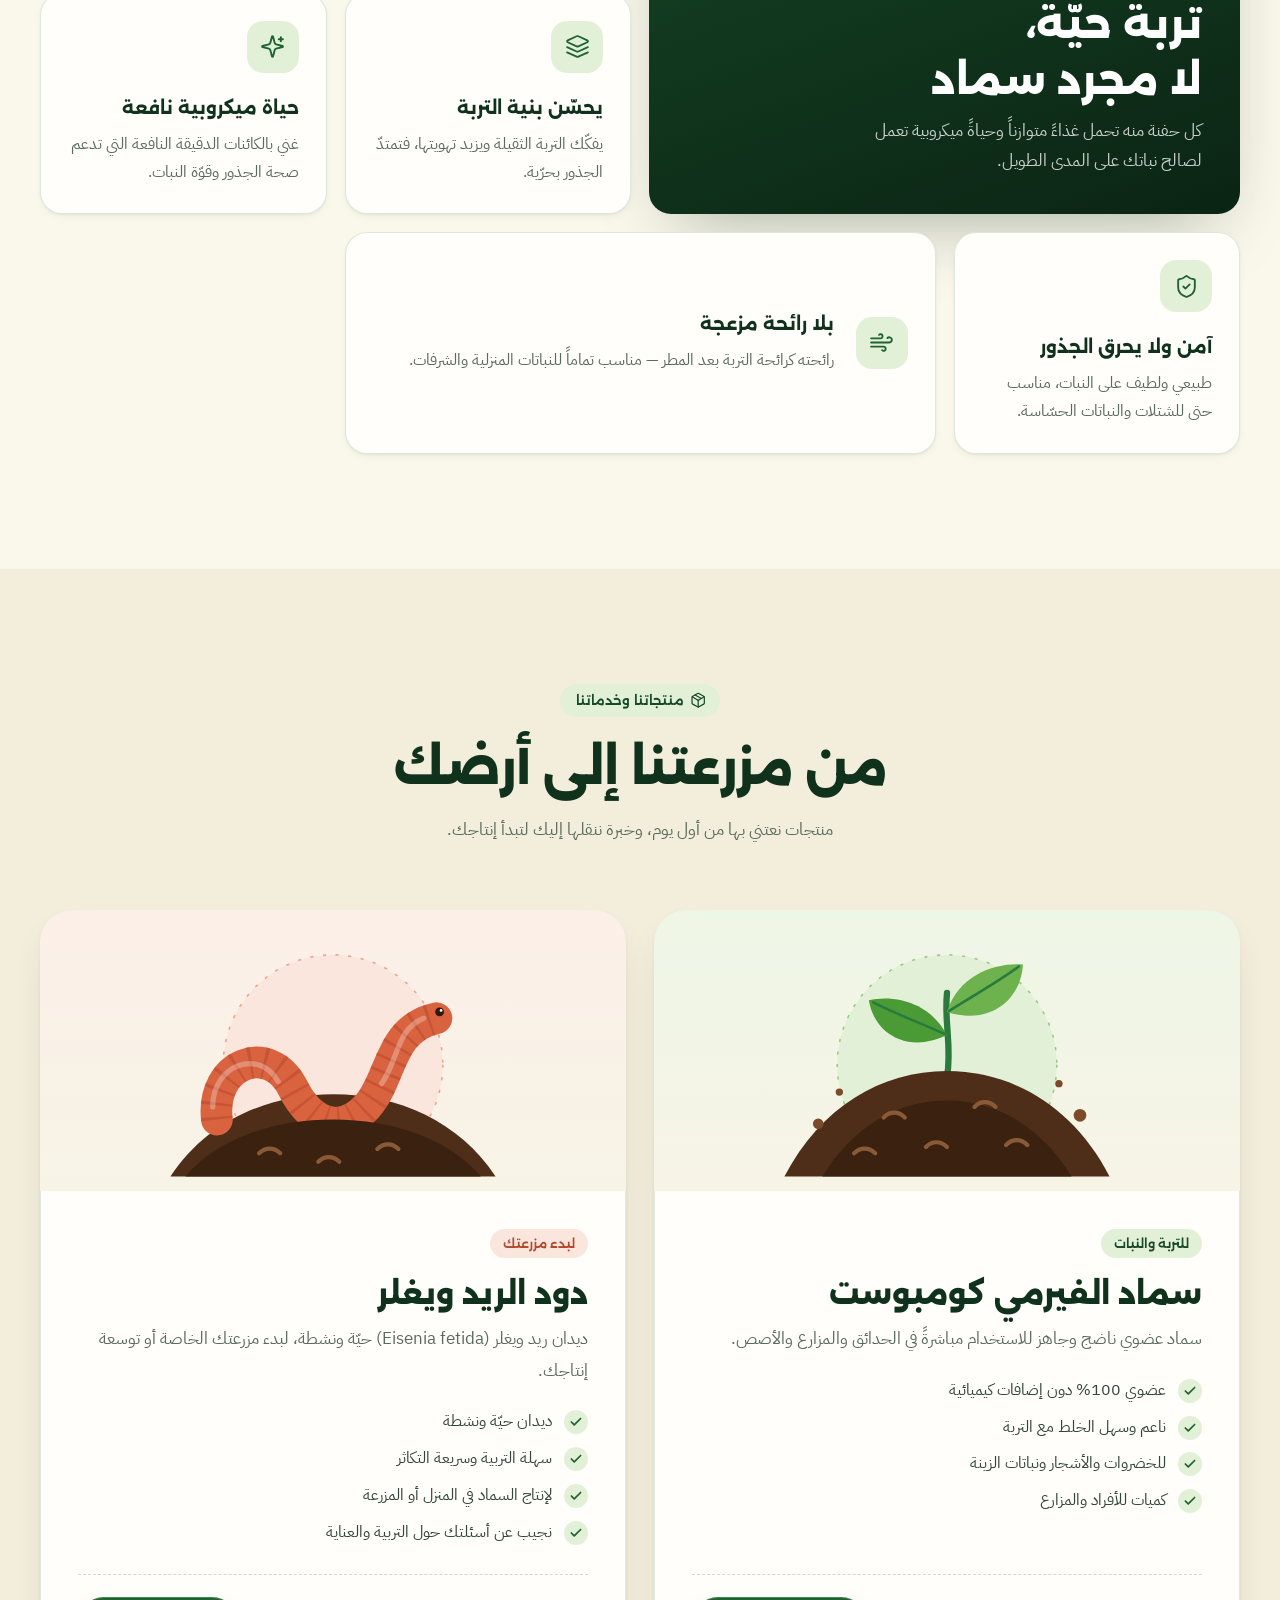
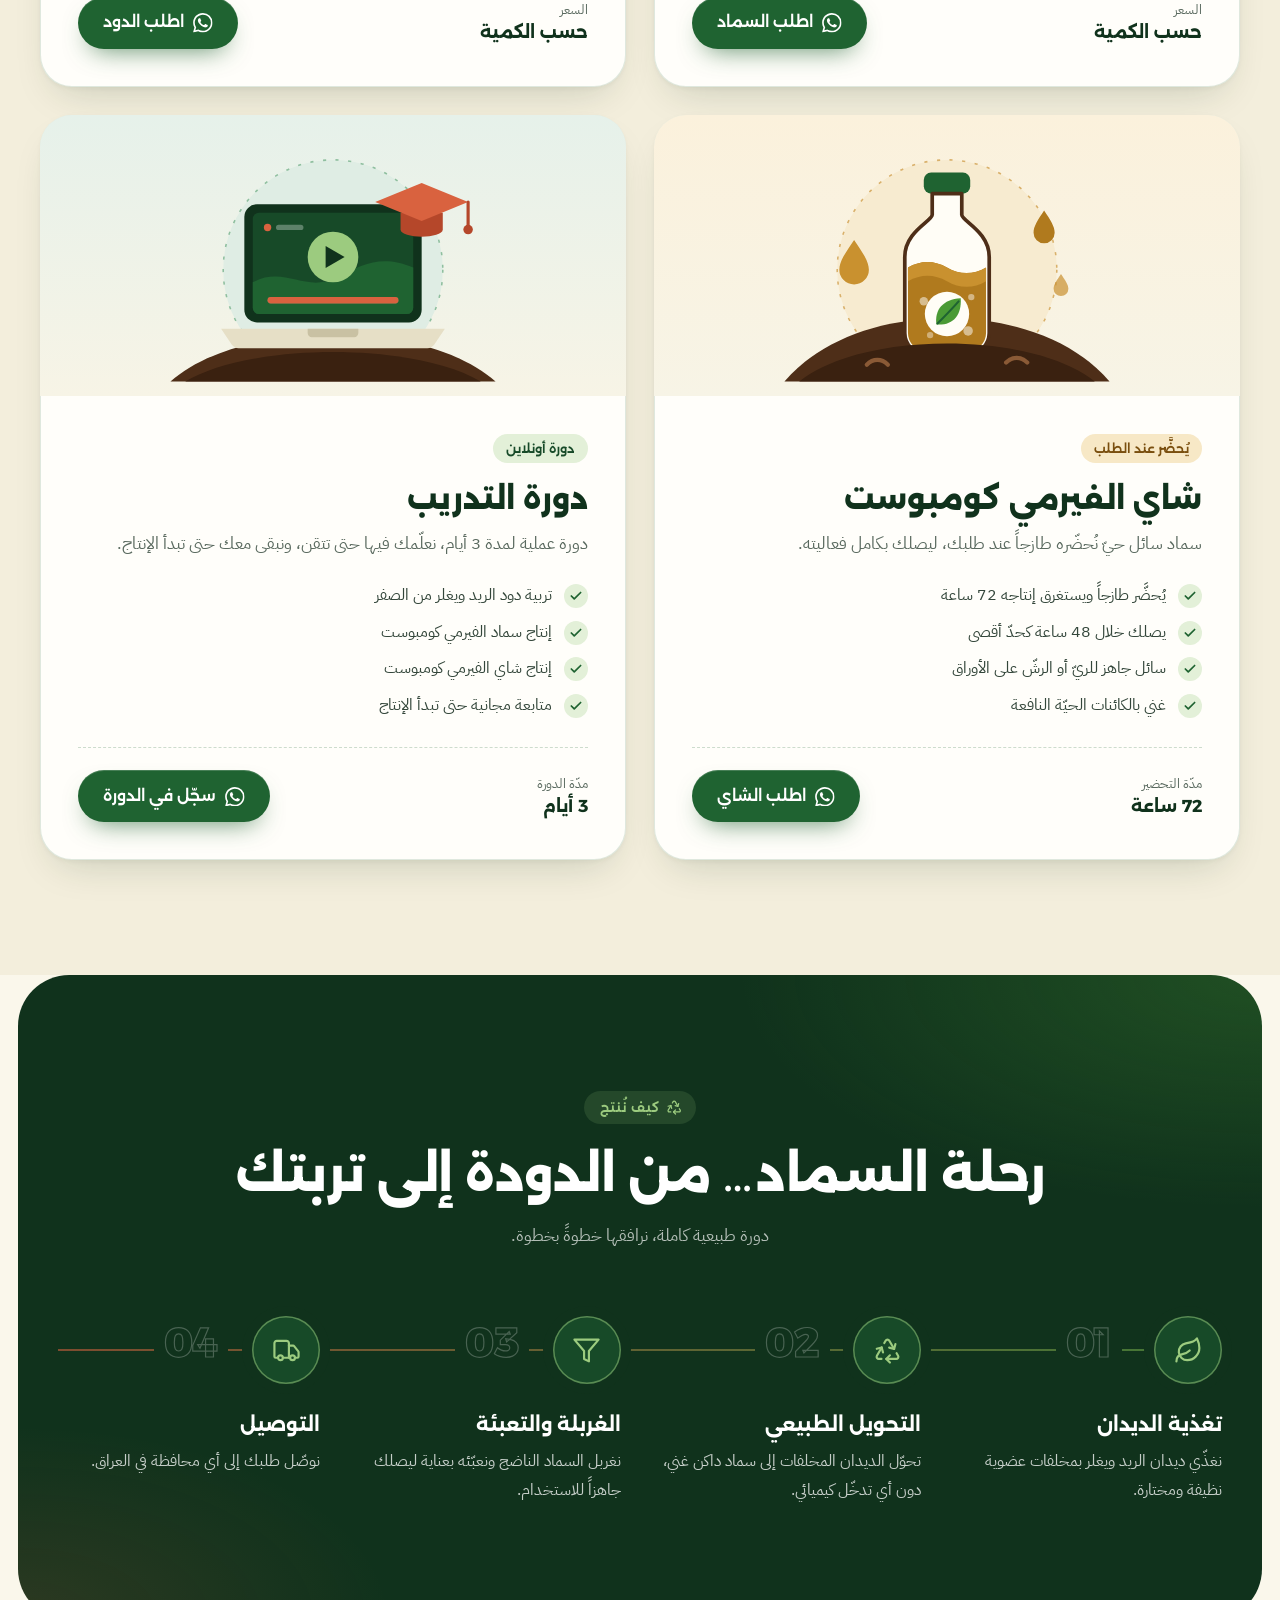
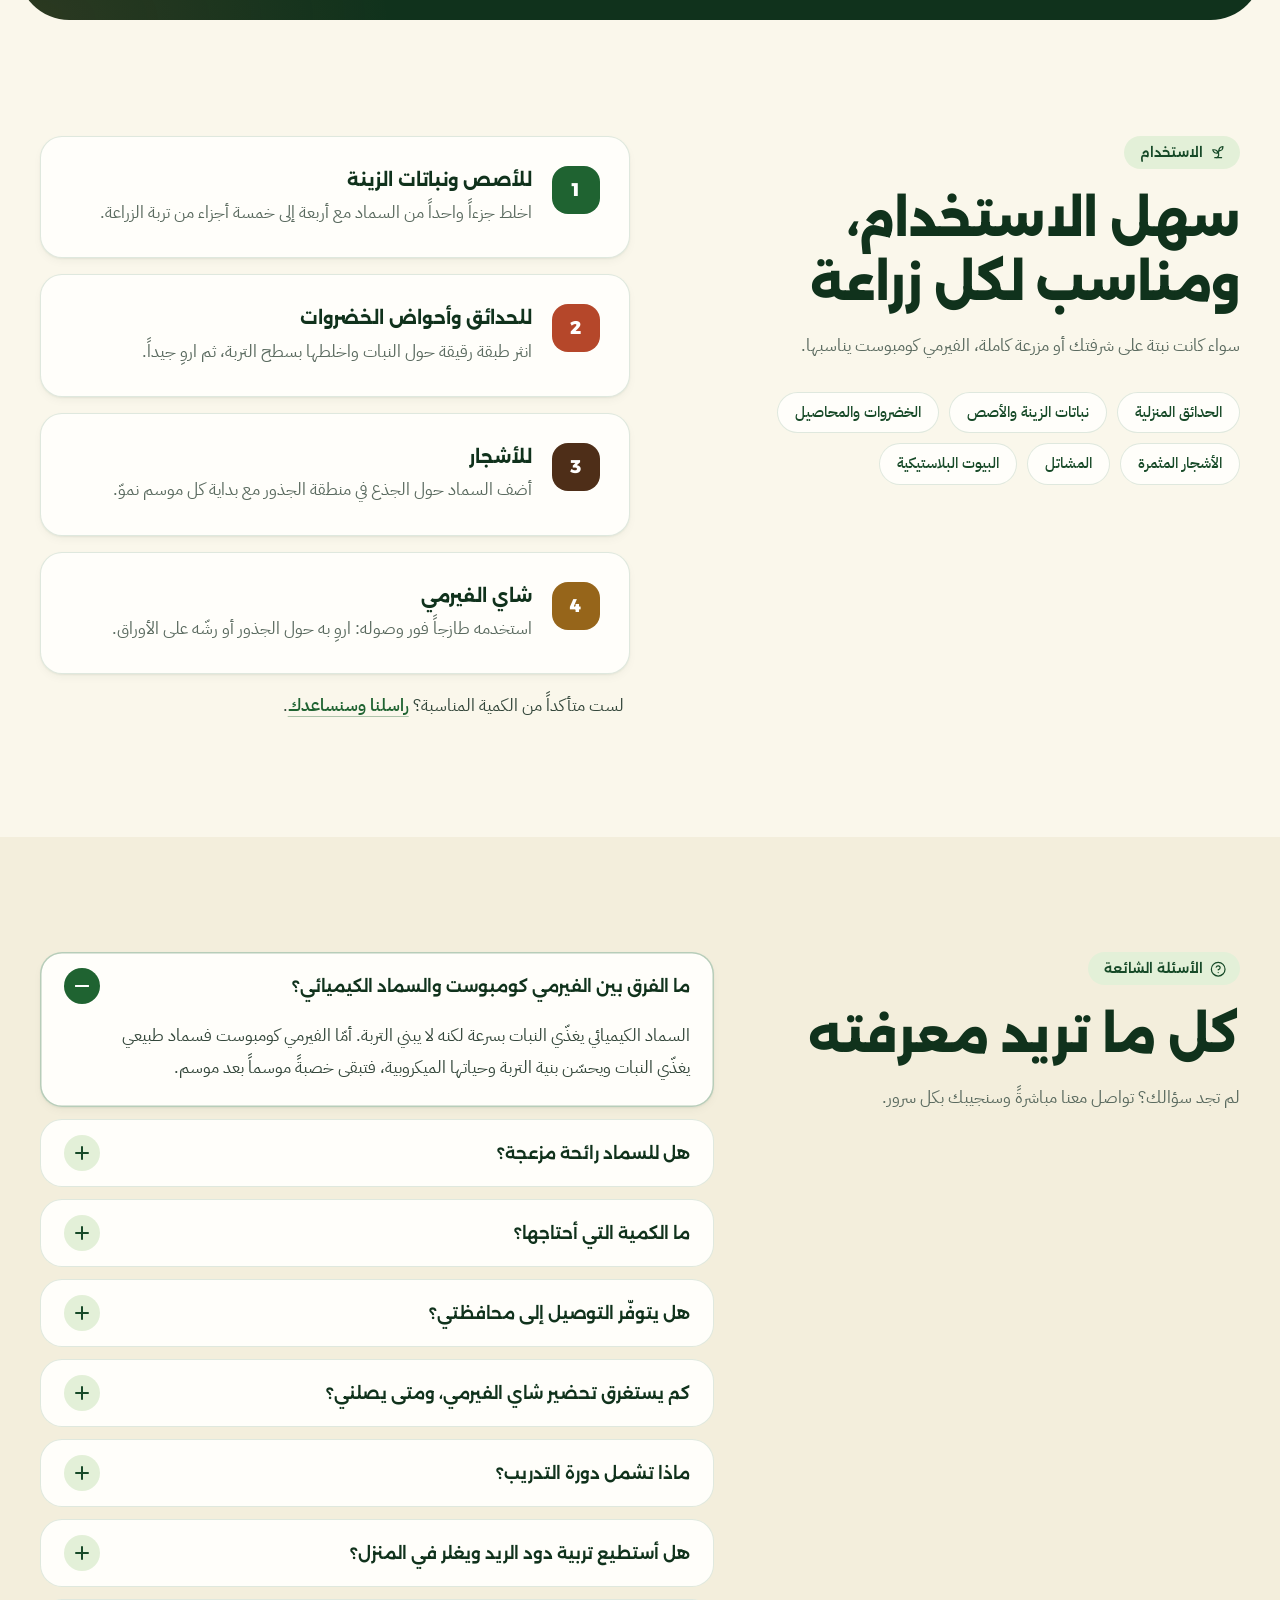
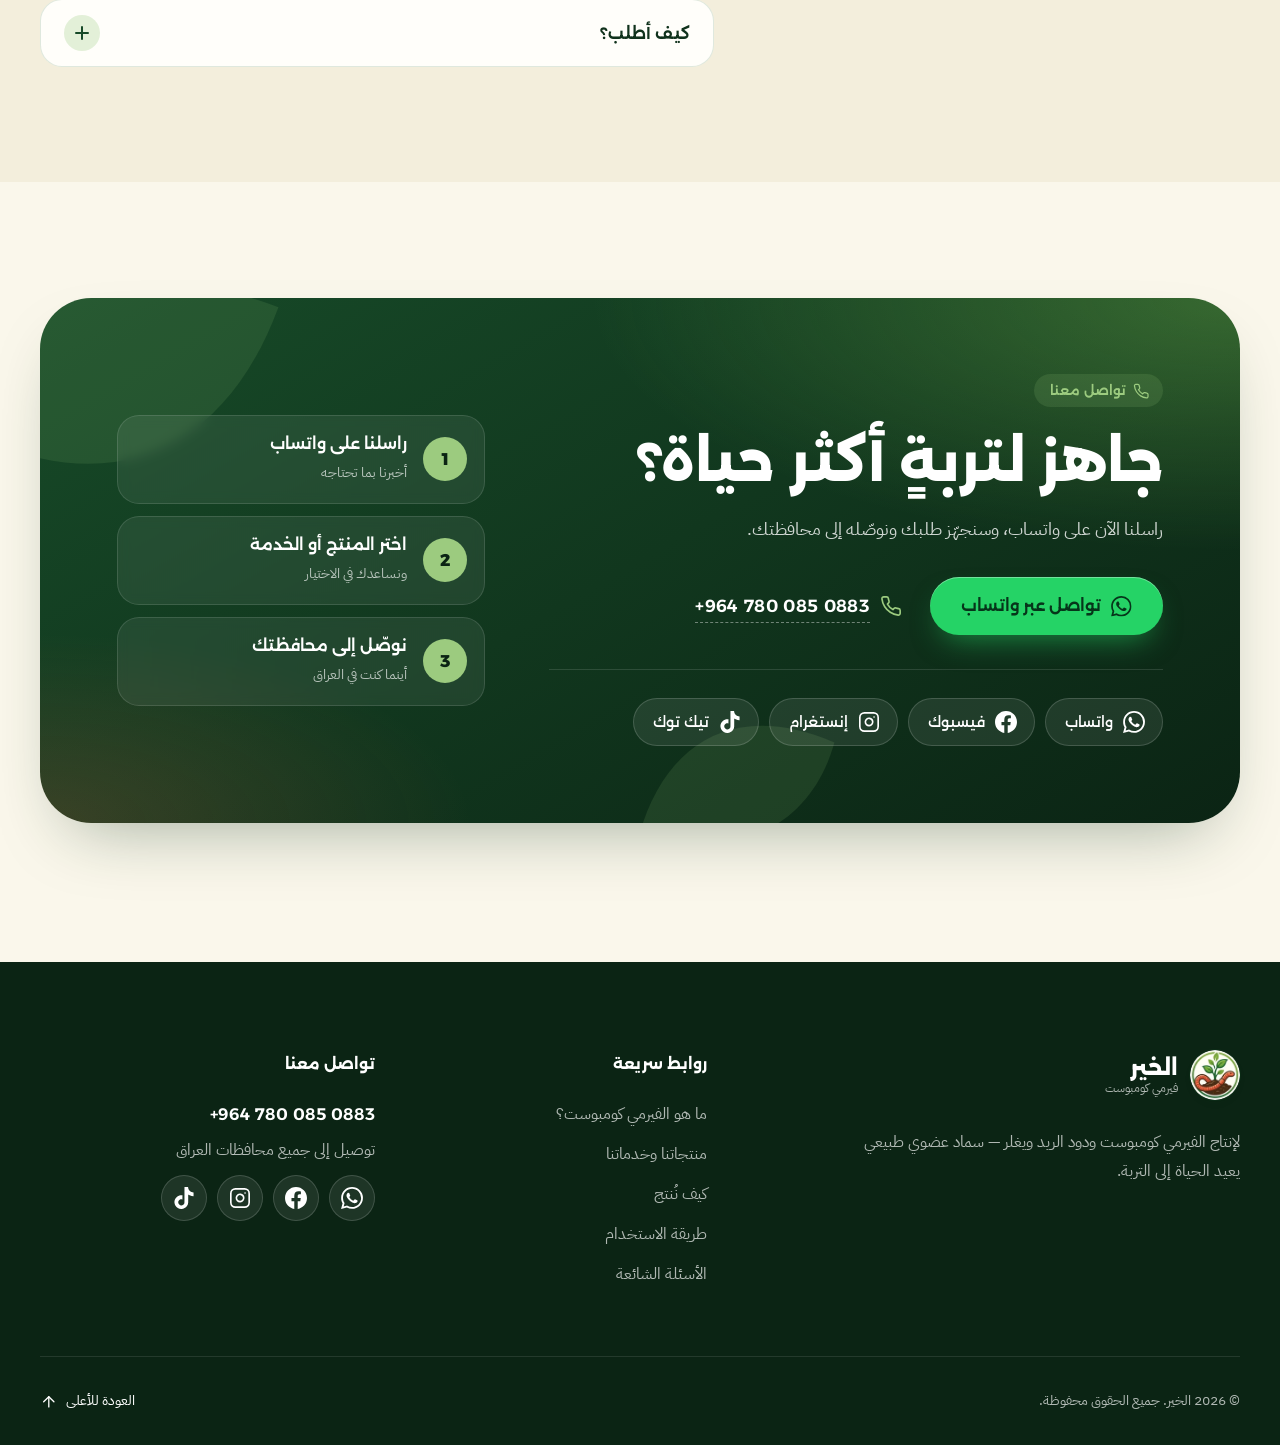
==== commit a0c0fe07: "Remove the training course price Show the course duration instead and point to WhatsApp for details." ====
--- a/index.html
+++ b/index.html
@@ -512,7 +512,7 @@
                 <li><svg class="ico" viewBox="0 0 24 24" aria-hidden="true"><use href="#i-check"/></svg>متابعة مجانية حتى تبدأ الإنتاج</li>
               </ul>
               <div class="product__foot">
-                <p class="price"><small>سعر الدورة</small>250,000 د.ع</p>
+                <p class="price"><small>مدّة الدورة</small>3 أيام</p>
                 <a class="btn btn--primary" href="https://wa.me/9647800850883" data-wa="مرحباً، أرغب بالتسجيل في دورة التدريب على تربية الدود وإنتاج الفيرمي كومبوست." target="_blank" rel="noopener">
                   <svg class="ico ico--fill" viewBox="0 0 24 24" aria-hidden="true"><use href="#i-whatsapp"/></svg>
                   سجّل في الدورة
@@ -648,7 +648,7 @@
           </details>
           <details name="faq">
             <summary>ماذا تشمل دورة التدريب؟<span class="faq__plus" aria-hidden="true"></span></summary>
-            <div class="faq__a"><p>دورة أونلاين لمدة 3 أيام تتعلّم فيها تربية دود الريد ويغلر وإنتاج سماد الفيرمي كومبوست وشاي الفيرمي. سعر الدورة 250,000 دينار عراقي، والمتابعة بعدها مجانية حتى تبدأ الإنتاج.</p></div>
+            <div class="faq__a"><p>دورة أونلاين لمدة 3 أيام تتعلّم فيها تربية دود الريد ويغلر وإنتاج سماد الفيرمي كومبوست وشاي الفيرمي، والمتابعة بعدها مجانية حتى تبدأ الإنتاج. للتسجيل والتفاصيل راسلنا عبر واتساب.</p></div>
           </details>
           <details name="faq">
             <summary>هل أستطيع تربية دود الريد ويغلر في المنزل؟<span class="faq__plus" aria-hidden="true"></span></summary>
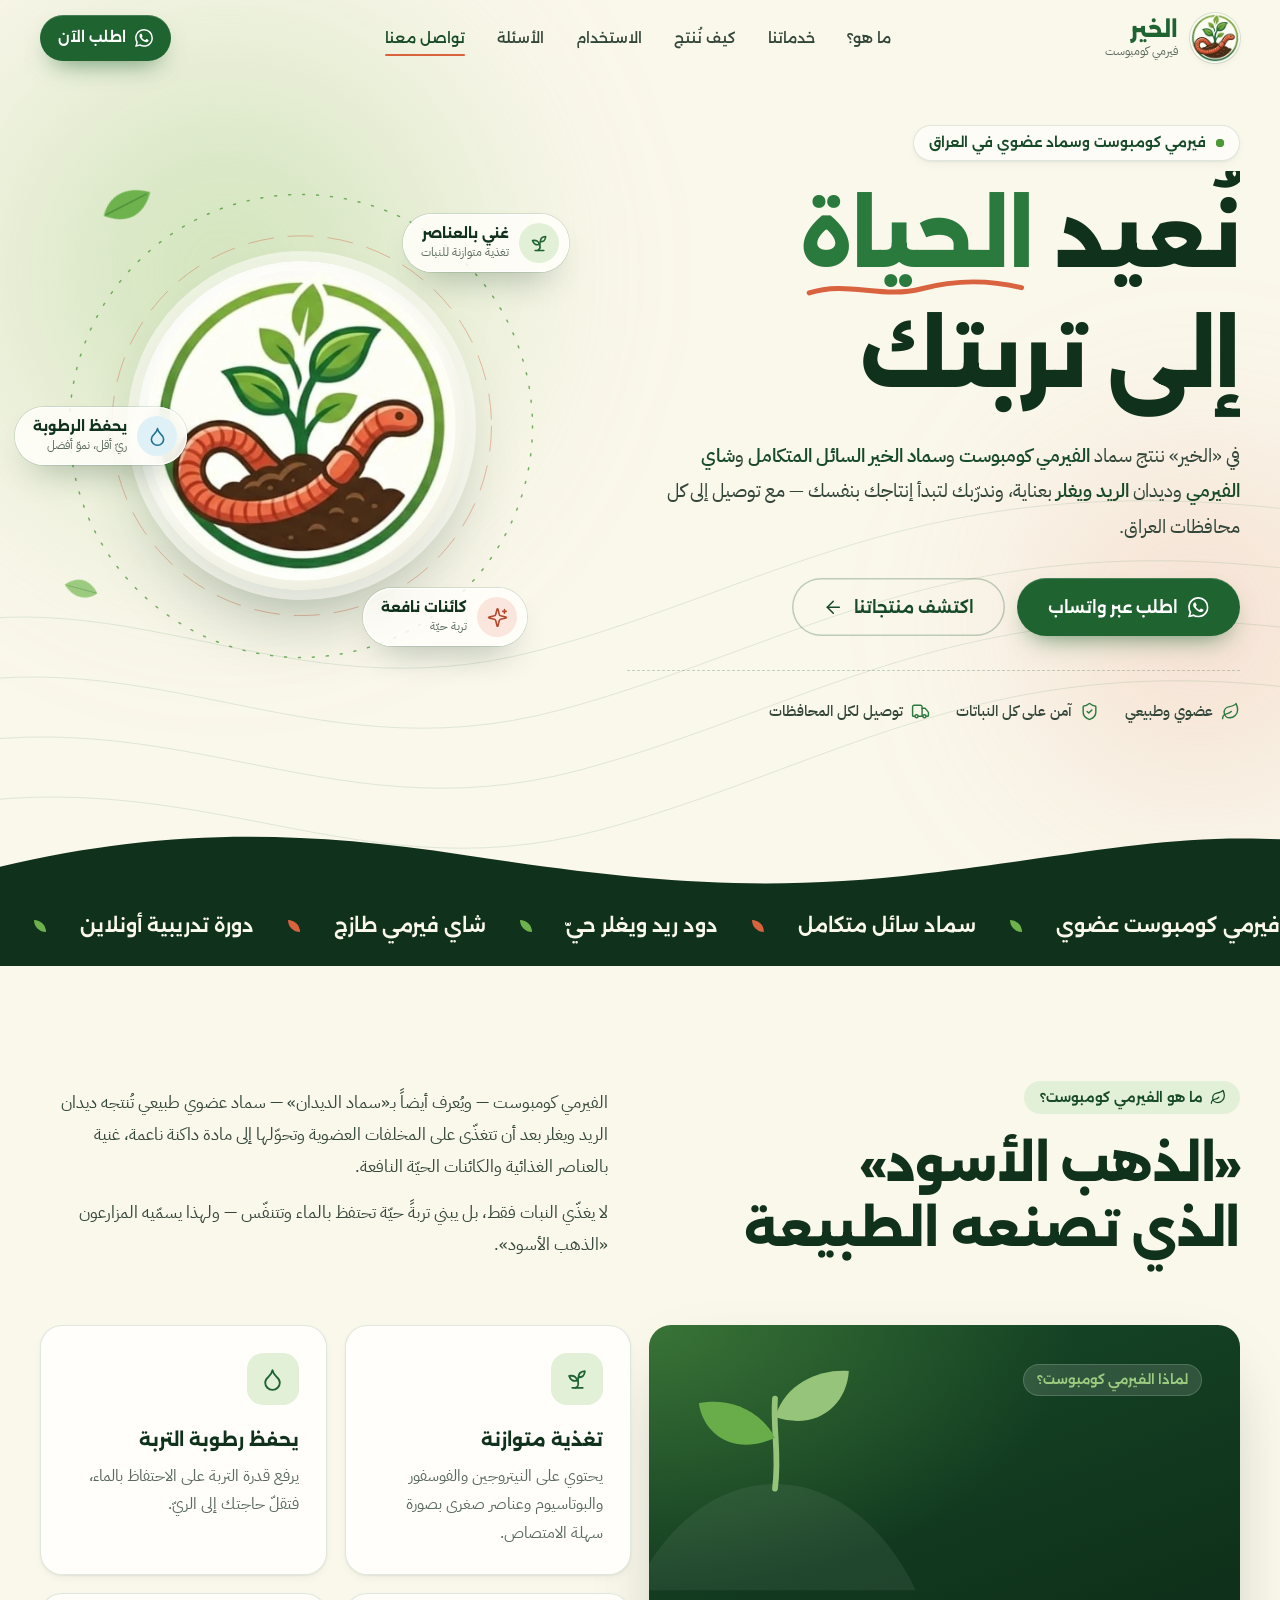
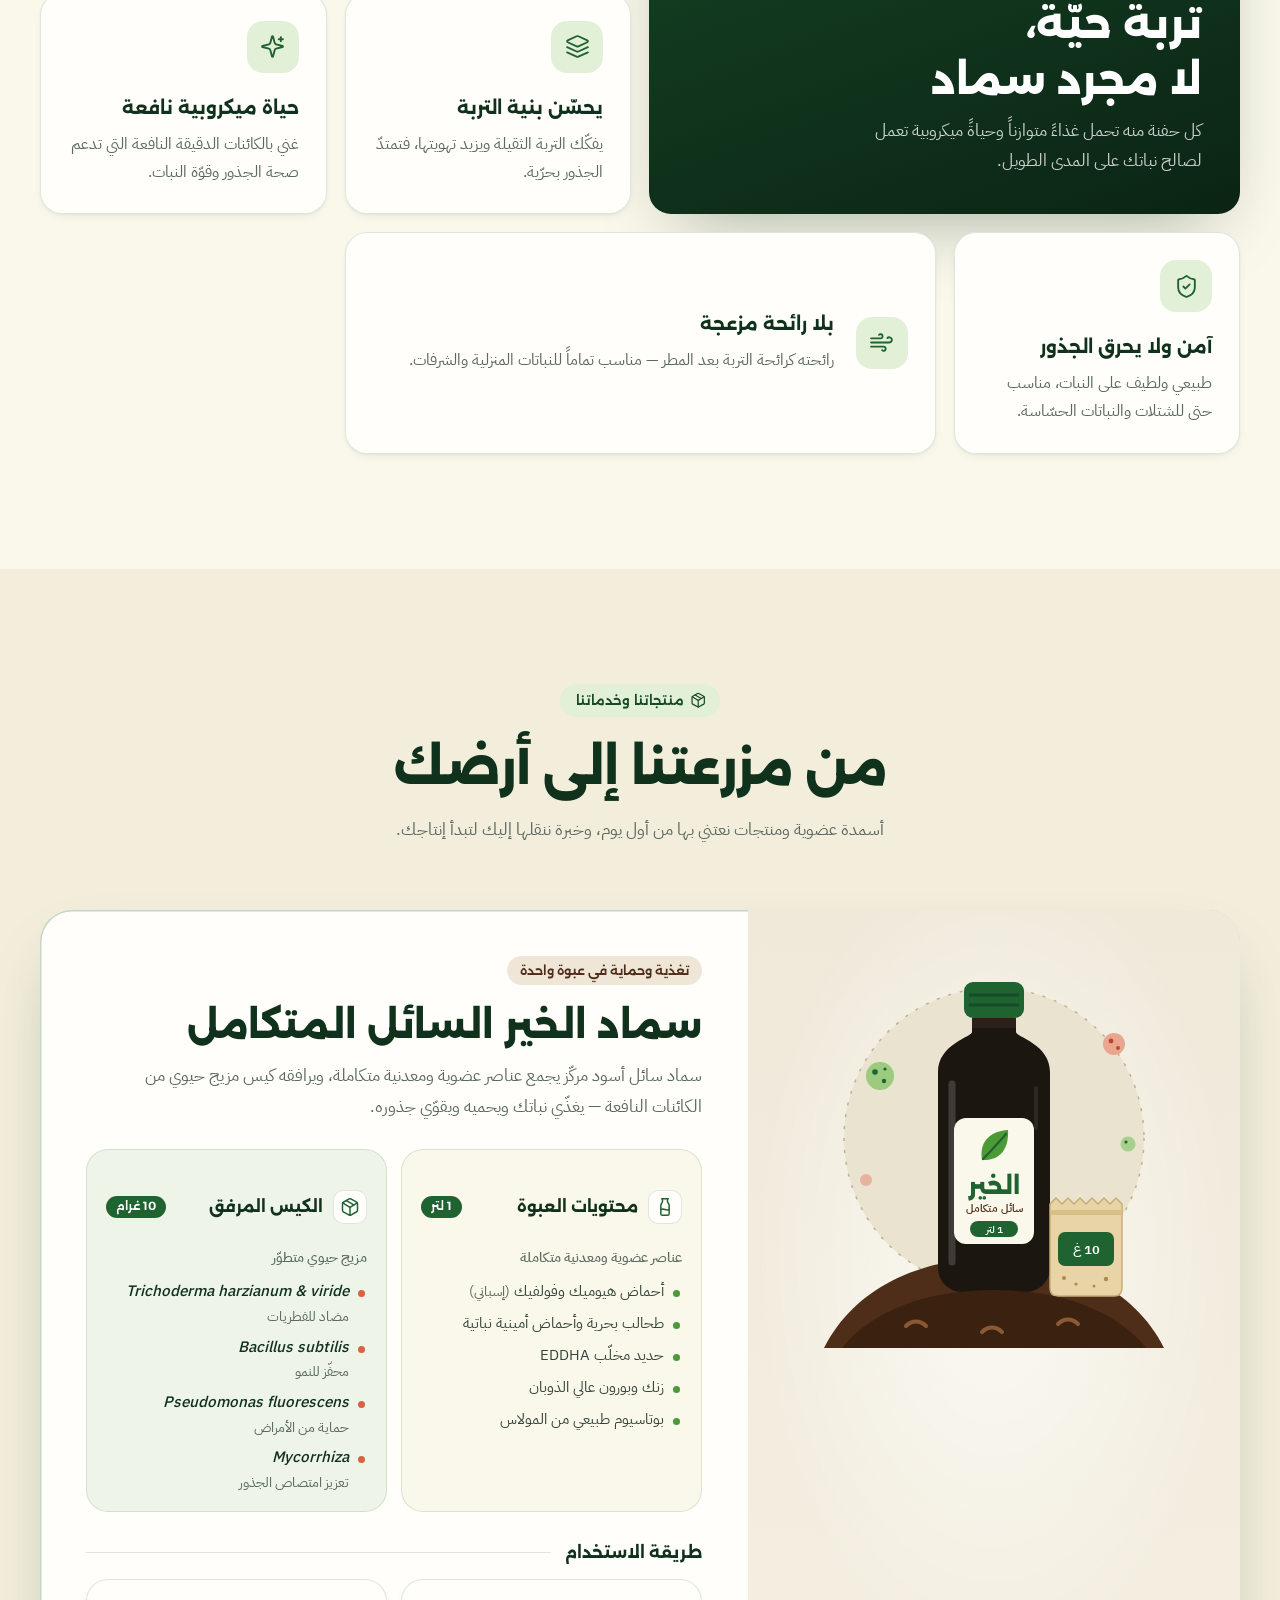
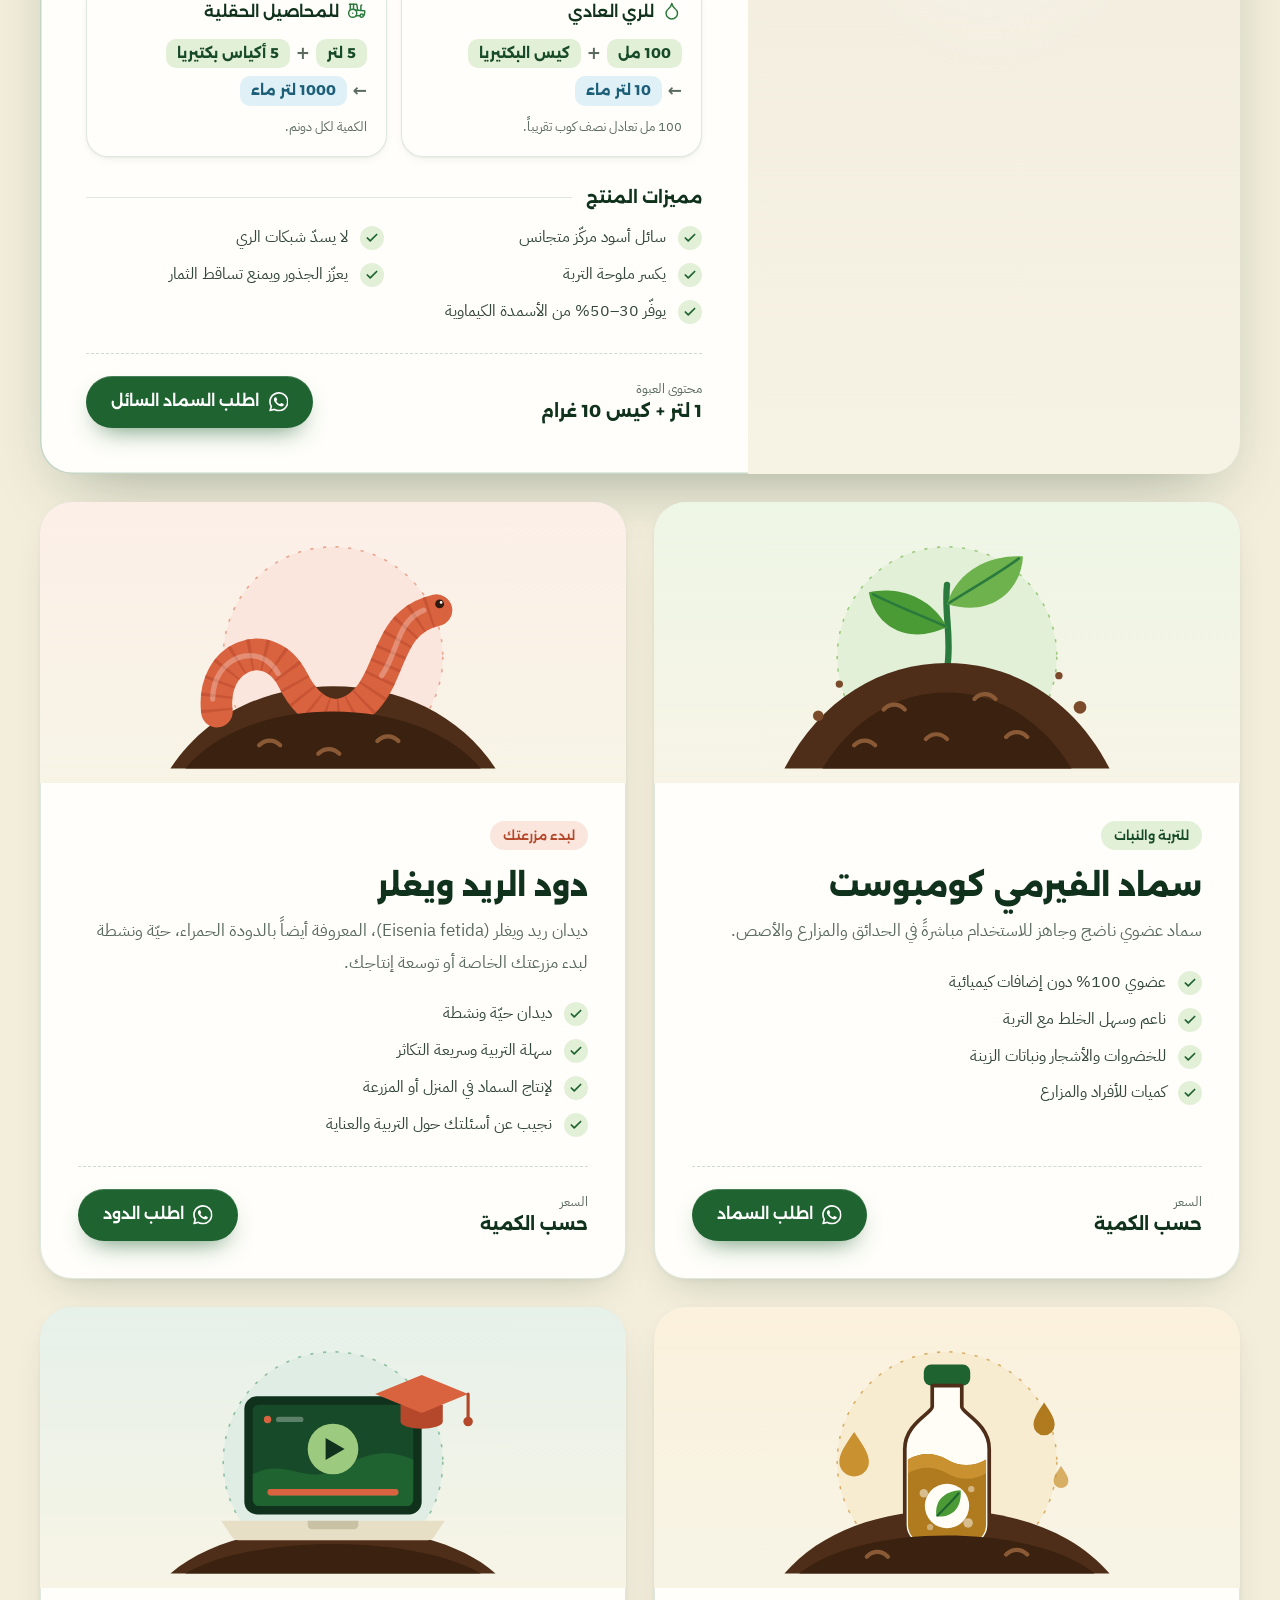
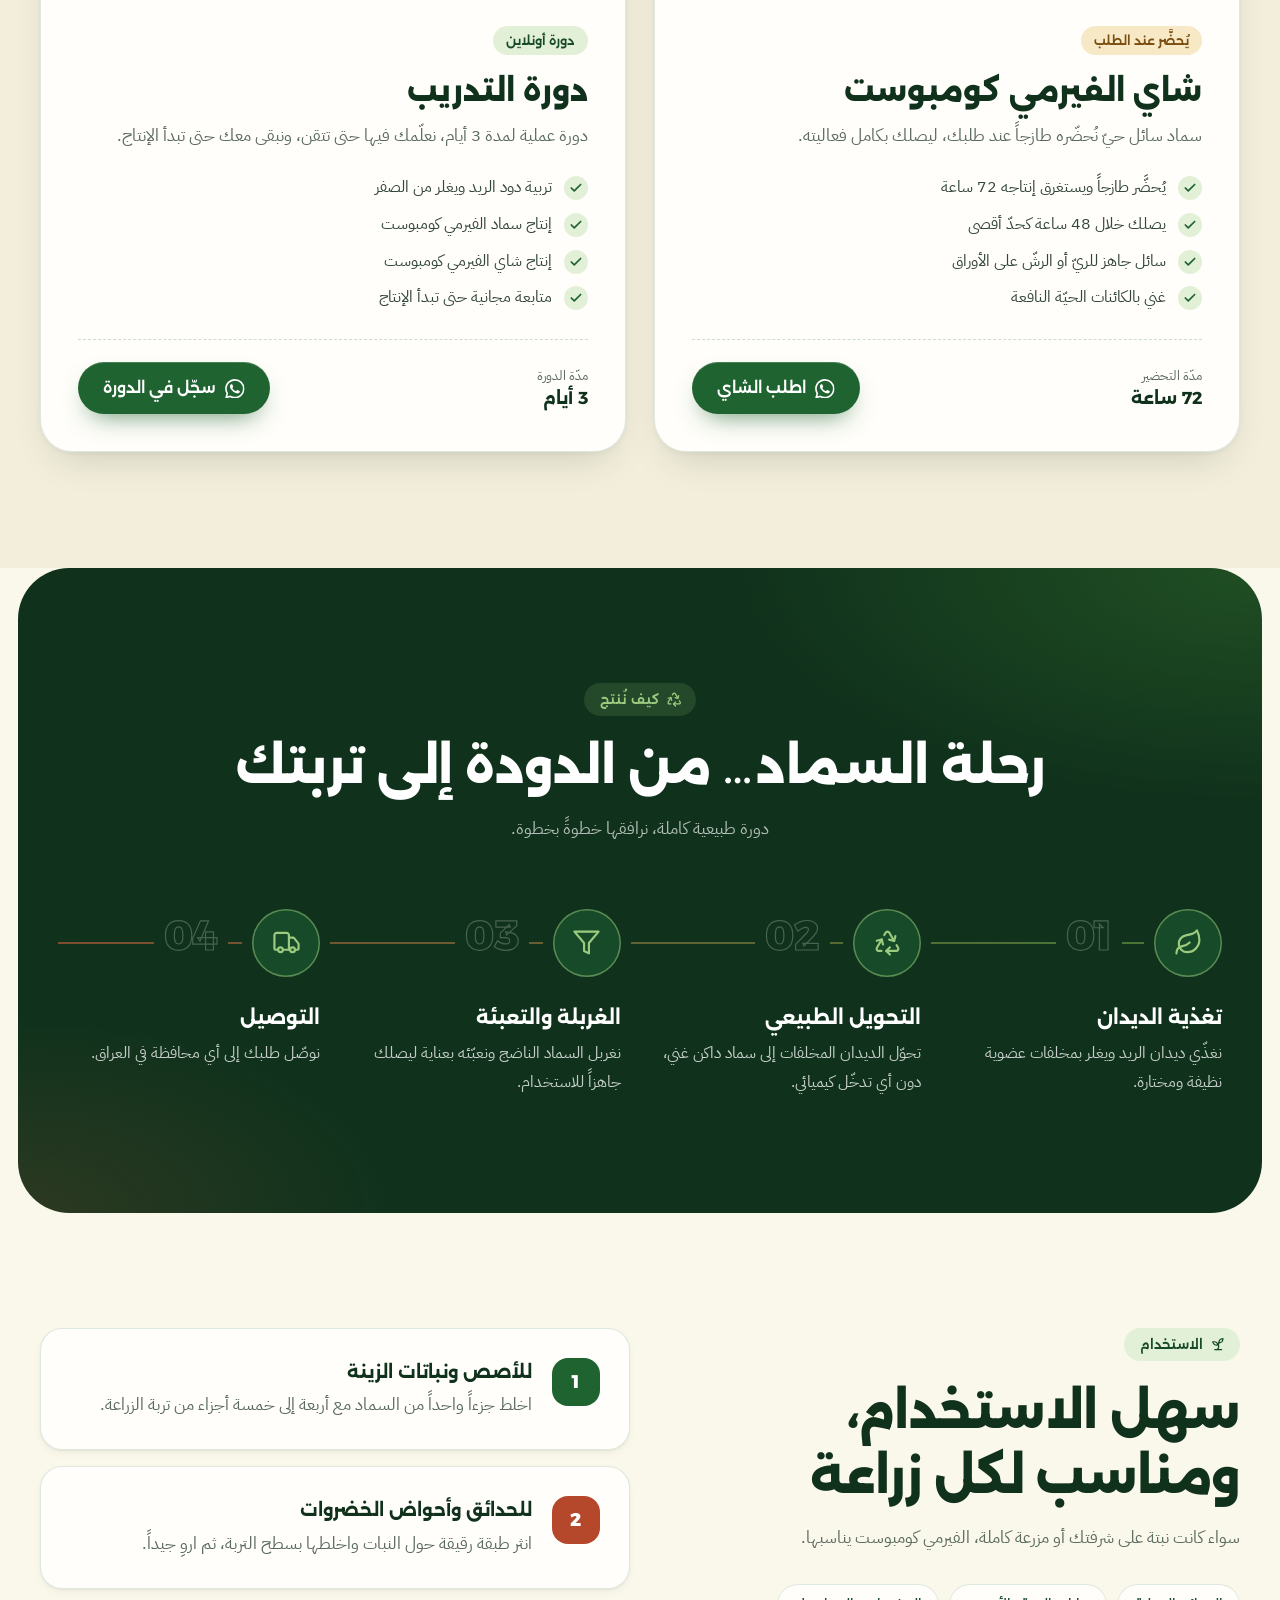
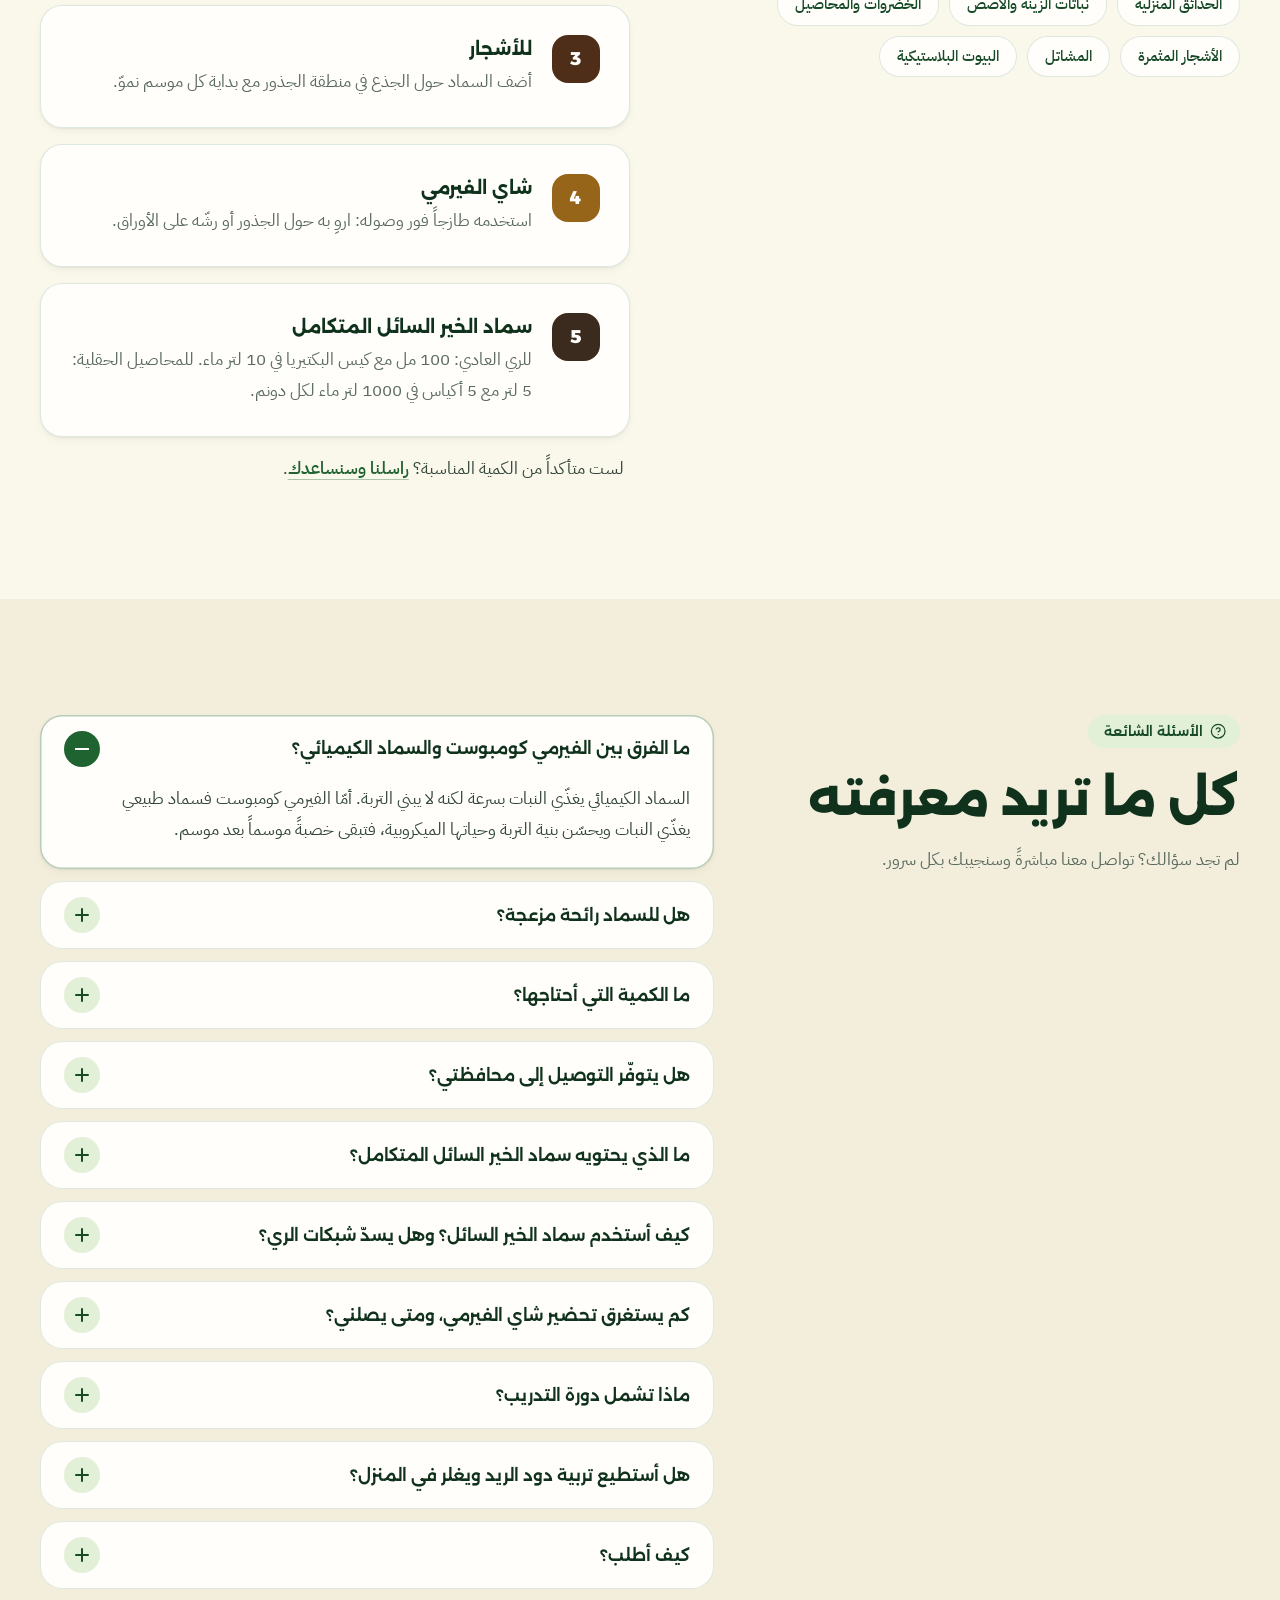
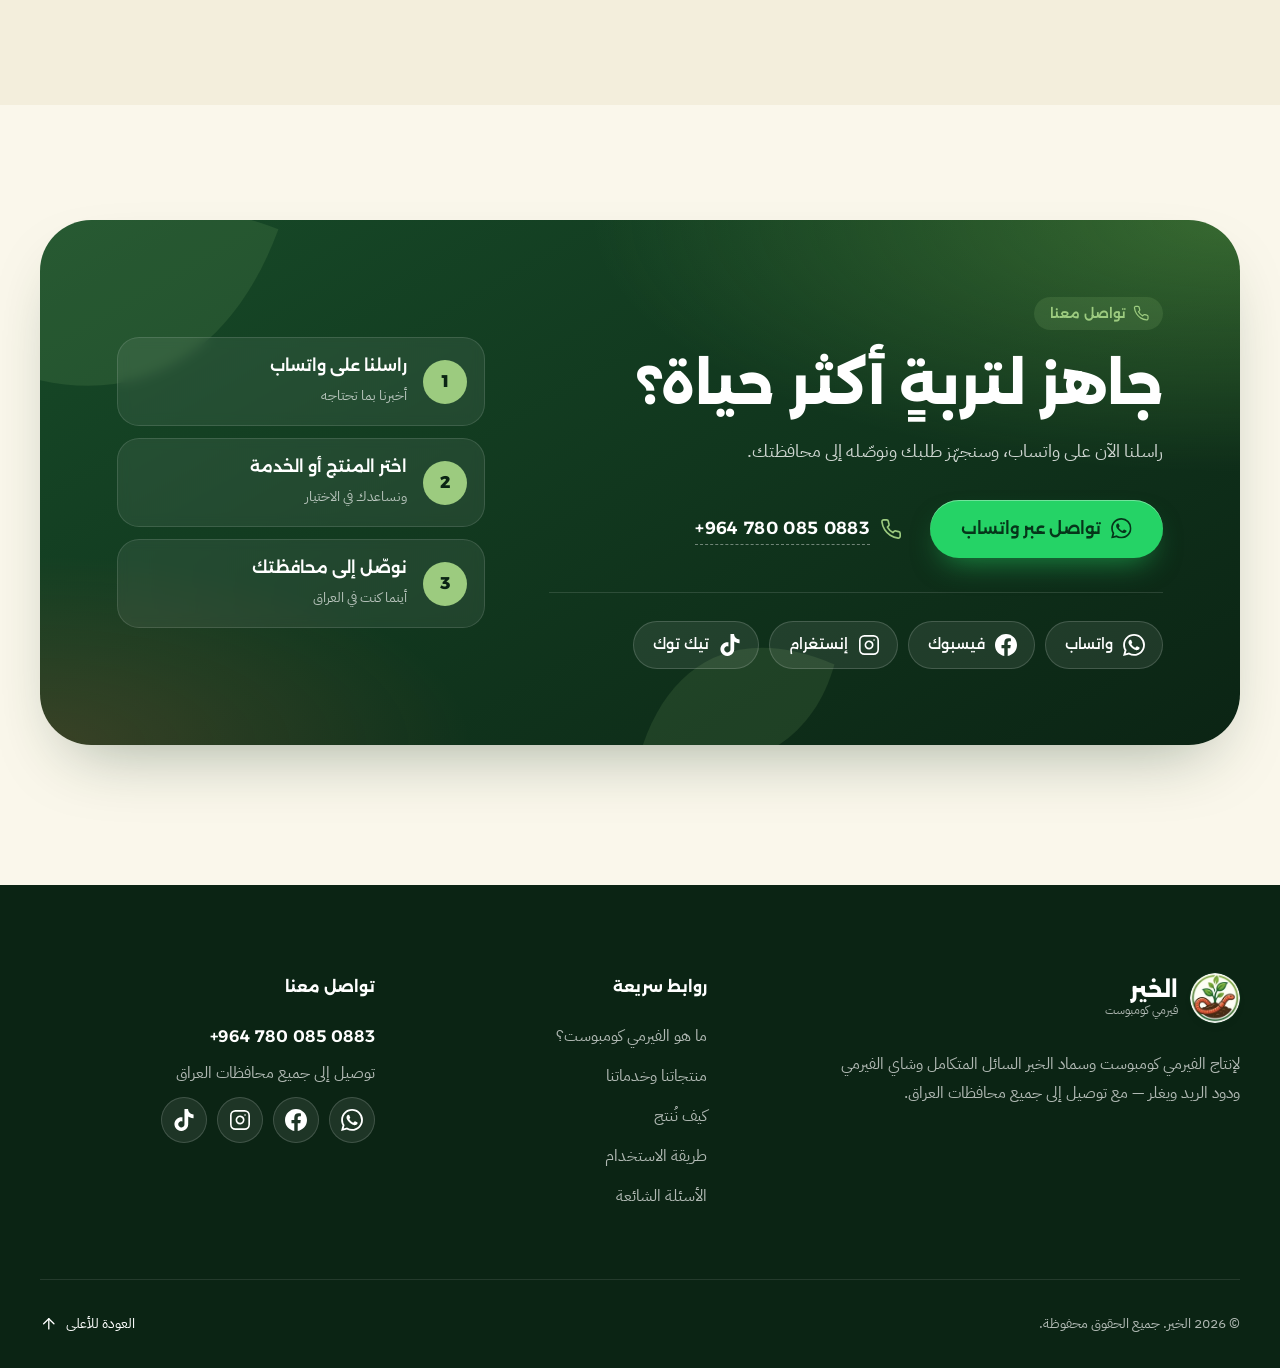
==== commit f07669e9: "Add Al-Khair complete liquid fertilizer and prepare the page for search - Featured product card for " ====
--- a/index.html
+++ b/index.html
@@ -4,9 +4,10 @@
   <meta charset="utf-8">
   <meta name="viewport" content="width=device-width, initial-scale=1, viewport-fit=cover">
 
-  <title>الخير | فيرمي كومبوست عضوي ودود الريد ويغلر — توصيل لكل العراق</title>
-  <meta name="description" content="الخير لإنتاج الفيرمي كومبوست ودود الريد ويغلر: سماد عضوي طبيعي، شاي فيرمي طازج، ديدان ريد ويغلر حيّة، ودورة تدريبية أونلاين لتبدأ إنتاجك. توصيل إلى جميع محافظات العراق. اطلب الآن عبر واتساب.">
-  <meta name="keywords" content="فيرمي كومبوست, سماد عضوي, سماد الدود, شاي الفيرمي كومبوست, دود الريد ويغلر, دورة تربية الدود, سماد طبيعي, العراق, الخير">
+  <title>الخير | فيرمي كومبوست وسماد سائل عضوي ودود ريد ويغلر في العراق</title>
+  <meta name="description" content="الخير: فيرمي كومبوست عضوي، سماد الخير السائل المتكامل، شاي فيرمي طازج، ديدان ريد ويغلر حيّة ودورة تدريبية أونلاين. توصيل لكل محافظات العراق.">
+  <meta name="keywords" content="فيرمي كومبوست, سماد الديدان, سماد عضوي, سماد سائل, سماد الخير السائل المتكامل, أحماض هيوميك وفولفيك, شاي الفيرمي كومبوست, دود الريد ويغلر, الدودة الحمراء, دورة تربية الدود, العراق, الخير">
+  <meta name="robots" content="index, follow, max-image-preview:large, max-snippet:-1">
   <link rel="canonical" href="https://alkhair.ahiq90.dev/">
   <meta name="theme-color" content="#FAF7EB">
   <meta name="color-scheme" content="light">
@@ -14,15 +15,21 @@
   <meta property="og:type" content="website">
   <meta property="og:locale" content="ar_IQ">
   <meta property="og:site_name" content="الخير">
-  <meta property="og:title" content="الخير | فيرمي كومبوست عضوي ودود الريد ويغلر">
-  <meta property="og:description" content="سماد عضوي، شاي فيرمي طازج، ديدان ريد ويغلر حيّة، ودورة تدريبية أونلاين. توصيل إلى جميع محافظات العراق.">
+  <meta property="og:title" content="الخير | فيرمي كومبوست وسماد سائل عضوي ودود ريد ويغلر">
+  <meta property="og:description" content="فيرمي كومبوست عضوي، سماد الخير السائل المتكامل، شاي فيرمي طازج، ديدان ريد ويغلر حيّة، ودورة تدريبية أونلاين. توصيل إلى جميع محافظات العراق.">
   <meta property="og:url" content="https://alkhair.ahiq90.dev/">
-  <meta property="og:image" content="https://alkhair.ahiq90.dev/assets/img/og-image.jpg">
+  <meta property="og:image" content="https://alkhair.ahiq90.dev/assets/img/og-cover.jpg">
+  <meta property="og:image:type" content="image/jpeg">
   <meta property="og:image:width" content="1200">
   <meta property="og:image:height" content="630">
+  <meta property="og:image:alt" content="الخير — فيرمي كومبوست، سماد سائل، دود ريد ويغلر، شاي فيرمي ودورة تدريبية">
   <meta name="twitter:card" content="summary_large_image">
+  <meta name="twitter:title" content="الخير | فيرمي كومبوست وسماد سائل عضوي ودود ريد ويغلر">
+  <meta name="twitter:description" content="منتجات عضوية لتربة أخصب ونباتات أقوى، مع توصيل إلى جميع محافظات العراق.">
+  <meta name="twitter:image" content="https://alkhair.ahiq90.dev/assets/img/og-cover.jpg">
 
   <link rel="icon" href="favicon.ico" sizes="48x48">
+  <link rel="icon" type="image/png" sizes="192x192" href="assets/img/icon-192.png">
   <link rel="icon" type="image/png" sizes="64x64" href="assets/img/favicon-64.png">
   <link rel="apple-touch-icon" href="assets/img/apple-touch-icon.png">
   <link rel="manifest" href="site.webmanifest">
@@ -34,32 +41,224 @@
   <link rel="stylesheet" href="assets/css/style.css">
 
   <script>
-    (function (d) {
+    (function (d, n) {
       var c = d.documentElement.classList;
       c.add('js');
+      // visitors arriving from a search engine, and crawlers, go straight to the content
+      var fromSearch = /^https?:\/\/([^\/]+\.)?(google|bing|yahoo|duckduckgo|yandex|baidu|ecosia|brave)\./i.test(d.referrer);
+      var bot = /bot|crawl|spider|slurp|lighthouse|headless|inspectiontool/i.test(n.userAgent);
+      if (fromSearch || bot) c.add('no-intro');
       try {
         if (sessionStorage.getItem('alkhair-intro') || matchMedia('(prefers-reduced-motion: reduce)').matches) c.add('no-intro');
       } catch (e) {}
-    })(document);
+    })(document, navigator);
   </script>
 
   <script type="application/ld+json">
   {
     "@context": "https://schema.org",
-    "@type": "LocalBusiness",
-    "name": "الخير لإنتاج الفيرمي كومبوست ودود الريد ويغلر",
-    "alternateName": "Al-Khair Vermicompost",
-    "description": "إنتاج سماد الفيرمي كومبوست العضوي وشاي الفيرمي ودود الريد ويغلر، مع دورة تدريبية أونلاين وتوصيل إلى جميع محافظات العراق.",
-    "url": "https://alkhair.ahiq90.dev/",
-    "image": "https://alkhair.ahiq90.dev/assets/img/og-image.jpg",
-    "logo": "https://alkhair.ahiq90.dev/assets/img/icon-512.png",
-    "telephone": "+9647800850883",
-    "areaServed": { "@type": "Country", "name": "Iraq" },
-    "address": { "@type": "PostalAddress", "addressCountry": "IQ" },
-    "sameAs": [
-      "https://www.facebook.com/share/1PhWu9mZwm/",
-      "https://www.instagram.com/vermek929",
-      "https://www.tiktok.com/@vir.me"
+    "@graph": [
+      {
+        "@type": "Organization",
+        "@id": "https://alkhair.ahiq90.dev/#org",
+        "name": "الخير",
+        "alternateName": [
+          "الخير لإنتاج الفيرمي كومبوست ودود الريد ويغلر",
+          "Al-Khair Vermicompost"
+        ],
+        "description": "إنتاج سماد الفيرمي كومبوست العضوي وسماد الخير السائل المتكامل وشاي الفيرمي ودود الريد ويغلر، مع دورة تدريبية أونلاين وتوصيل إلى جميع محافظات العراق.",
+        "url": "https://alkhair.ahiq90.dev/",
+        "logo": {
+          "@type": "ImageObject",
+          "url": "https://alkhair.ahiq90.dev/assets/img/icon-512.png",
+          "width": 512,
+          "height": 512
+        },
+        "image": "https://alkhair.ahiq90.dev/assets/img/og-cover.jpg",
+        "telephone": "+9647800850883",
+        "areaServed": {
+          "@type": "Country",
+          "name": "العراق"
+        },
+        "contactPoint": {
+          "@type": "ContactPoint",
+          "telephone": "+9647800850883",
+          "contactType": "sales",
+          "areaServed": "IQ",
+          "availableLanguage": [
+            "ar"
+          ]
+        },
+        "sameAs": [
+          "https://www.facebook.com/share/1PhWu9mZwm/",
+          "https://www.instagram.com/vermek929",
+          "https://www.tiktok.com/@vir.me"
+        ],
+        "hasOfferCatalog": {
+          "@type": "OfferCatalog",
+          "name": "منتجات وخدمات الخير",
+          "itemListElement": [
+            {
+              "@type": "Offer",
+              "itemOffered": {
+                "@type": "Service",
+                "name": "سماد الخير السائل المتكامل",
+                "description": "سماد سائل أسود مركّز (1 لتر) بعناصر عضوية ومعدنية: أحماض هيوميك وفولفيك، طحالب بحرية وأحماض أمينية، حديد مخلّب EDDHA، زنك وبورون، وبوتاسيوم من المولاس، مع كيس 10 غرام من البكتيريا والفطريات النافعة."
+              }
+            },
+            {
+              "@type": "Offer",
+              "itemOffered": {
+                "@type": "Service",
+                "name": "سماد الفيرمي كومبوست",
+                "description": "سماد الديدان العضوي الناضج، جاهز للاستخدام في الحدائق والمزارع والأصص."
+              }
+            },
+            {
+              "@type": "Offer",
+              "itemOffered": {
+                "@type": "Service",
+                "name": "دود الريد ويغلر",
+                "description": "ديدان ريد ويغلر (Eisenia fetida) حيّة لبدء مزرعة دود أو توسعة الإنتاج."
+              }
+            },
+            {
+              "@type": "Offer",
+              "itemOffered": {
+                "@type": "Service",
+                "name": "شاي الفيرمي كومبوست",
+                "description": "سماد سائل حيّ يُحضَّر طازجاً عند الطلب خلال 72 ساعة ويُوصَّل خلال 48 ساعة كحدّ أقصى."
+              }
+            },
+            {
+              "@type": "Offer",
+              "itemOffered": {
+                "@type": "Service",
+                "name": "دورة تدريبية أونلاين",
+                "description": "دورة لمدة 3 أيام في تربية دود الريد ويغلر وإنتاج الفيرمي كومبوست وشاي الفيرمي، مع متابعة مجانية حتى بدء الإنتاج."
+              }
+            }
+          ]
+        }
+      },
+      {
+        "@type": "WebSite",
+        "@id": "https://alkhair.ahiq90.dev/#website",
+        "url": "https://alkhair.ahiq90.dev/",
+        "name": "الخير",
+        "alternateName": "الخير — فيرمي كومبوست",
+        "inLanguage": "ar",
+        "publisher": {
+          "@id": "https://alkhair.ahiq90.dev/#org"
+        }
+      },
+      {
+        "@type": "WebPage",
+        "@id": "https://alkhair.ahiq90.dev/#webpage",
+        "url": "https://alkhair.ahiq90.dev/",
+        "name": "الخير | فيرمي كومبوست وسماد سائل عضوي ودود ريد ويغلر في العراق",
+        "description": "الخير: فيرمي كومبوست عضوي، سماد الخير السائل المتكامل، شاي فيرمي طازج، ديدان ريد ويغلر حيّة ودورة تدريبية أونلاين. توصيل لكل محافظات العراق.",
+        "inLanguage": "ar",
+        "isPartOf": {
+          "@id": "https://alkhair.ahiq90.dev/#website"
+        },
+        "about": {
+          "@id": "https://alkhair.ahiq90.dev/#org"
+        },
+        "primaryImageOfPage": {
+          "@type": "ImageObject",
+          "url": "https://alkhair.ahiq90.dev/assets/img/og-cover.jpg",
+          "width": 1200,
+          "height": 630
+        }
+      },
+      {
+        "@type": "FAQPage",
+        "@id": "https://alkhair.ahiq90.dev/#faq",
+        "inLanguage": "ar",
+        "mainEntity": [
+          {
+            "@type": "Question",
+            "name": "ما الفرق بين الفيرمي كومبوست والسماد الكيميائي؟",
+            "acceptedAnswer": {
+              "@type": "Answer",
+              "text": "السماد الكيميائي يغذّي النبات بسرعة لكنه لا يبني التربة. أمّا الفيرمي كومبوست فسماد طبيعي يغذّي النبات ويحسّن بنية التربة وحياتها الميكروبية، فتبقى خصبةً موسماً بعد موسم."
+            }
+          },
+          {
+            "@type": "Question",
+            "name": "هل للسماد رائحة مزعجة؟",
+            "acceptedAnswer": {
+              "@type": "Answer",
+              "text": "لا. الفيرمي كومبوست الناضج رائحته تشبه رائحة التربة الرطبة، ولذلك يصلح حتى للنباتات داخل المنزل."
+            }
+          },
+          {
+            "@type": "Question",
+            "name": "ما الكمية التي أحتاجها؟",
+            "acceptedAnswer": {
+              "@type": "Answer",
+              "text": "تعتمد الكمية على المساحة ونوع الزراعة. راسلنا عبر واتساب وأخبرنا عن زراعتك، وسنساعدك في تحديد الكمية المناسبة."
+            }
+          },
+          {
+            "@type": "Question",
+            "name": "هل يتوفّر التوصيل إلى محافظتي؟",
+            "acceptedAnswer": {
+              "@type": "Answer",
+              "text": "نعم، نوصّل إلى جميع محافظات العراق."
+            }
+          },
+          {
+            "@type": "Question",
+            "name": "ما الذي يحتويه سماد الخير السائل المتكامل؟",
+            "acceptedAnswer": {
+              "@type": "Answer",
+              "text": "عبوة 1 لتر تحتوي على أحماض هيوميك وفولفيك (إسباني)، وطحالب بحرية وأحماض أمينية نباتية، وحديد مخلّب EDDHA، وزنك وبورون عالي الذوبان، وبوتاسيوم طبيعي من المولاس. ويرافقها كيس 10 غرام من مزيج حيوي يضم Trichoderma harzianum وviride وBacillus subtilis وPseudomonas fluorescens وMycorrhiza."
+            }
+          },
+          {
+            "@type": "Question",
+            "name": "كيف أستخدم سماد الخير السائل؟ وهل يسدّ شبكات الري؟",
+            "acceptedAnswer": {
+              "@type": "Answer",
+              "text": "للري العادي: خفّف 100 مل (نصف كوب) مع كيس البكتيريا في 10 لتر ماء. وللمحاصيل الحقلية: خفّف 5 لتر مع 5 أكياس بكتيريا في 1000 لتر ماء لكل دونم. السماد سائل متجانس ولا يسدّ شبكات الري."
+            }
+          },
+          {
+            "@type": "Question",
+            "name": "كم يستغرق تحضير شاي الفيرمي، ومتى يصلني؟",
+            "acceptedAnswer": {
+              "@type": "Answer",
+              "text": "نُحضّر شاي الفيرمي طازجاً عند الطلب ويستغرق إنتاجه 72 ساعة، ثم نوصّله إليك خلال 48 ساعة كحدّ أقصى ليصلك طازجاً."
+            }
+          },
+          {
+            "@type": "Question",
+            "name": "ماذا تشمل دورة التدريب؟",
+            "acceptedAnswer": {
+              "@type": "Answer",
+              "text": "دورة أونلاين لمدة 3 أيام تتعلّم فيها تربية دود الريد ويغلر وإنتاج سماد الفيرمي كومبوست وشاي الفيرمي، والمتابعة بعدها مجانية حتى تبدأ الإنتاج. للتسجيل والتفاصيل راسلنا عبر واتساب."
+            }
+          },
+          {
+            "@type": "Question",
+            "name": "هل أستطيع تربية دود الريد ويغلر في المنزل؟",
+            "acceptedAnswer": {
+              "@type": "Answer",
+              "text": "نعم. ديدان الريد ويغلر سهلة التربية، وتحتاج إلى مكان مظلّل ورطوبة معتدلة وغذاء عضوي. تواصل معنا وسنجيب عن أسئلتك."
+            }
+          },
+          {
+            "@type": "Question",
+            "name": "كيف أطلب؟",
+            "acceptedAnswer": {
+              "@type": "Answer",
+              "text": "راسلنا عبر واتساب، حدّد المنتج والكمية ومحافظتك، ونتّفق معك على تفاصيل التوصيل."
+            }
+          }
+        ]
+      }
     ]
   }
   </script>
@@ -80,7 +279,7 @@
           <img src="assets/img/logo-mark-280.webp" width="280" height="280" alt="" decoding="sync">
         </div>
         <p class="intro__name"><span>الخير</span></p>
-        <p class="intro__tag">سماد · دود · شاي · تدريب</p>
+        <p class="intro__tag">سماد · سائل · دود · شاي · تدريب</p>
       </div>
     </div>
 
@@ -92,22 +291,29 @@
         </span>
         <span class="intro__label"><b><span>السماد</span></b><small>فيرمي كومبوست عضوي</small></span>
       </div>
-      <div class="intro__panel" style="--p:1; --c:#b5472a">
+      <div class="intro__panel" style="--p:1; --c:#3b2a1e">
         <span class="intro__num">02</span>
+        <span class="intro__icon">
+          <svg viewBox="0 0 24 24" fill="none"><path pathLength="1" d="M8 2h8"/><path pathLength="1" d="M9 2v2.789a4 4 0 0 1-.672 2.219l-.656.984A4 4 0 0 0 7 10.212V20a2 2 0 0 0 2 2h6a2 2 0 0 0 2-2v-9.789a4 4 0 0 0-.672-2.219l-.656-.984A4 4 0 0 1 15 4.788V2"/><path pathLength="1" d="M7 15a6.472 6.472 0 0 1 5 0 6.47 6.47 0 0 0 5 0"/></svg>
+        </span>
+        <span class="intro__label"><b><span>السائل</span></b><small>سماد الخير المتكامل</small></span>
+      </div>
+      <div class="intro__panel" style="--p:2; --c:#b5472a">
+        <span class="intro__num">03</span>
         <span class="intro__icon">
           <svg viewBox="0 0 24 24" fill="none"><path pathLength="1" stroke-width="3.4" d="M4 16.2c0-5.4 4.8-6.4 6.8-2 1.5 3.4 5 3.1 5.6-.5.5-3 1.1-4.6 3.2-5.5"/><path pathLength="1" d="M2.5 20.8h19"/><circle class="intro__eye" cx="19.3" cy="8.3" r=".75"/></svg>
         </span>
         <span class="intro__label"><b><span>الدود</span></b><small>ريد ويغلر حيّ</small></span>
       </div>
-      <div class="intro__panel" style="--p:2; --c:#96651a">
-        <span class="intro__num">03</span>
+      <div class="intro__panel" style="--p:3; --c:#96651a">
+        <span class="intro__num">04</span>
         <span class="intro__icon">
           <svg viewBox="0 0 24 24" fill="none"><path pathLength="1" d="M7 16.3c2.2 0 4-1.83 4-4.05 0-1.16-.57-2.26-1.71-3.19S7.29 6.75 7 5.3c-.29 1.45-1.14 2.84-2.29 3.76S3 11.1 3 12.25c0 2.22 1.8 4.05 4 4.05z"/><path pathLength="1" d="M12.56 6.6A10.97 10.97 0 0 0 14 3.02c.5 2.5 2 4.9 4 6.5s3 3.5 3 5.5a6.98 6.98 0 0 1-11.91 4.97"/></svg>
         </span>
         <span class="intro__label"><b><span>الشاي</span></b><small>فيرمي سائل طازج</small></span>
       </div>
-      <div class="intro__panel" style="--p:3; --c:#0b2414">
-        <span class="intro__num">04</span>
+      <div class="intro__panel" style="--p:4; --c:#0b2414">
+        <span class="intro__num">05</span>
         <span class="intro__icon">
           <svg viewBox="0 0 24 24" fill="none"><path pathLength="1" d="M21.42 10.922a1 1 0 0 0-.019-1.838L12.83 5.18a2 2 0 0 0-1.66 0L2.6 9.08a1 1 0 0 0 0 1.832l8.57 3.908a2 2 0 0 0 1.66 0z"/><path pathLength="1" d="M22 10v6"/><path pathLength="1" d="M6 12.5V16a6 3 0 0 0 12 0v-3.5"/></svg>
         </span>
@@ -167,20 +373,19 @@
 
       <div class="container hero__grid">
         <div class="hero__copy">
-          <p class="eyebrow hero__in" style="--i:0">
-            <span class="eyebrow__dot"></span>
-            إنتاج عراقي · عضوي 100%
-          </p>
-
           <h1 class="hero__title">
+            <span class="eyebrow hero__in" style="--i:0">
+              <span class="eyebrow__dot" aria-hidden="true"></span>
+              فيرمي كومبوست وسماد عضوي في العراق
+            </span>
             <span class="line"><span style="--i:1">نُعيد <em class="hl">الحياة
               <svg viewBox="0 0 220 24" preserveAspectRatio="none" aria-hidden="true"><path d="M4 16C40 4 72 22 110 12s70-8 106 2" pathLength="100"/></svg></em></span></span>
             <span class="line"><span style="--i:2">إلى تربتك</span></span>
           </h1>
 
           <p class="hero__lead hero__in" style="--i:4">
-            في «الخير» ننتج سماد <strong>الفيرمي كومبوست</strong> و<strong>شاي الفيرمي</strong> وديدان <strong>الريد ويغلر</strong> بعناية،
-            وندرّبك لتبدأ إنتاجك بنفسك — مع توصيل إلى كل محافظات العراق.
+            في «الخير» ننتج سماد <strong>الفيرمي كومبوست</strong> و<strong>سماد الخير السائل المتكامل</strong> و<strong>شاي الفيرمي</strong>
+            وديدان <strong>الريد ويغلر</strong> بعناية، وندرّبك لتبدأ إنتاجك بنفسك — مع توصيل إلى كل محافظات العراق.
           </p>
 
           <div class="hero__cta hero__in" style="--i:5">
@@ -236,20 +441,20 @@
     <div class="ticker" aria-hidden="true">
       <div class="ticker__track">
         <div class="ticker__group">
-          <span>سماد عضوي 100%</span><i></i>
+          <span>فيرمي كومبوست عضوي</span><i></i>
+          <span>سماد سائل متكامل</span><i></i>
           <span>دود ريد ويغلر حيّ</span><i></i>
           <span>شاي فيرمي طازج</span><i></i>
           <span>دورة تدريبية أونلاين</span><i></i>
-          <span>بدون مواد كيميائية</span><i></i>
           <span>توصيل لكل محافظات العراق</span><i></i>
           <span>نباتات أقوى</span><i></i>
         </div>
         <div class="ticker__group">
-          <span>سماد عضوي 100%</span><i></i>
+          <span>فيرمي كومبوست عضوي</span><i></i>
+          <span>سماد سائل متكامل</span><i></i>
           <span>دود ريد ويغلر حيّ</span><i></i>
           <span>شاي فيرمي طازج</span><i></i>
           <span>دورة تدريبية أونلاين</span><i></i>
-          <span>بدون مواد كيميائية</span><i></i>
           <span>توصيل لكل محافظات العراق</span><i></i>
           <span>نباتات أقوى</span><i></i>
         </div>
@@ -266,8 +471,8 @@
           </div>
           <div class="split__body reveal" style="--d:1">
             <p>
-              الفيرمي كومبوست سماد عضوي طبيعي تُنتجه ديدان الريد ويغلر بعد أن تتغذّى على المخلفات العضوية
-              وتحوّلها إلى مادة داكنة ناعمة، غنية بالعناصر الغذائية والكائنات الحيّة النافعة.
+              الفيرمي كومبوست — ويُعرف أيضاً بـ«سماد الديدان» — سماد عضوي طبيعي تُنتجه ديدان الريد ويغلر بعد أن تتغذّى
+              على المخلفات العضوية وتحوّلها إلى مادة داكنة ناعمة، غنية بالعناصر الغذائية والكائنات الحيّة النافعة.
             </p>
             <p>
               لا يغذّي النبات فقط، بل يبني تربةً حيّة تحتفظ بالماء وتتنفّس — ولهذا يسمّيه المزارعون «الذهب الأسود».
@@ -335,10 +540,116 @@
         <div class="section__head reveal">
           <p class="kicker"><svg class="ico" viewBox="0 0 24 24" aria-hidden="true"><use href="#i-package"/></svg>منتجاتنا وخدماتنا</p>
           <h2 class="h2">من مزرعتنا إلى أرضك</h2>
-          <p class="section__sub">منتجات نعتني بها من أول يوم، وخبرة ننقلها إليك لتبدأ إنتاجك.</p>
+          <p class="section__sub">أسمدة عضوية ومنتجات نعتني بها من أول يوم، وخبرة ننقلها إليك لتبدأ إنتاجك.</p>
         </div>
 
         <div class="products">
+          <article class="product product--featured reveal" id="liquid">
+            <div class="product__art product__art--liquid" aria-hidden="true">
+              <svg viewBox="0 0 360 400" fill="none">
+                <circle cx="180" cy="190" r="150" fill="#E9E3D0"/>
+                <circle cx="180" cy="190" r="150" stroke="#BFB28E" stroke-width="1.5" stroke-dasharray="3 9"/>
+                <g class="microbes">
+                  <g><circle cx="66" cy="128" r="14" fill="#9CCB7F"/><circle cx="61" cy="124" r="2.8" fill="#1F6331"/><circle cx="70" cy="133" r="2.2" fill="#1F6331"/><circle cx="71" cy="121" r="1.6" fill="#1F6331"/></g>
+                  <g><circle cx="300" cy="96" r="11" fill="#E9A58F"/><circle cx="297" cy="93" r="2.4" fill="#B5472A"/><circle cx="304" cy="100" r="1.9" fill="#B5472A"/></g>
+                  <g><circle cx="314" cy="196" r="7.5" fill="#9CCB7F" opacity=".85"/><circle cx="312" cy="194" r="1.6" fill="#1F6331"/></g>
+                  <g><circle cx="52" cy="232" r="6" fill="#E9A58F" opacity=".8"/></g>
+                </g>
+                <path d="M10 400c30-60 96-90 170-90s140 30 170 90Z" fill="#4E2E18"/>
+
+                <g class="bottle">
+                  <rect x="150" y="34" width="60" height="36" rx="9" fill="#1F6331"/>
+                  <path d="M156 47h48M156 57h48" stroke="#174A28" stroke-width="3" stroke-linecap="round"/>
+                  <path d="M158 70h44v14c0 5 34 12 34 40v196c0 13-11 24-24 24h-64c-13 0-24-11-24-24V124c0-28 34-35 34-40Z" fill="#1C1611"/>
+                  <path d="M158 70h44v10h-44Z" fill="#2A211A"/>
+                  <path d="M138 136v178" stroke="#fff" stroke-opacity=".16" stroke-width="7" stroke-linecap="round"/>
+                  <path d="M222 140v40" stroke="#fff" stroke-opacity=".08" stroke-width="4" stroke-linecap="round"/>
+                  <rect x="140" y="170" width="80" height="126" rx="12" fill="#FAF7EB"/>
+                  <path d="M168 212c-3-17 7-29 26-30 1 19-8 31-26 30Z" fill="#4A9A35"/>
+                  <path d="M169 211c8-8 15-16 23-25" stroke="#1F6331" stroke-width="2.2" stroke-linecap="round"/>
+                  <text x="180" y="246" text-anchor="middle" font-family="Alexandria, sans-serif" font-weight="800" font-size="23" fill="#1F6331">الخير</text>
+                  <text x="180" y="264" text-anchor="middle" font-family="IBM Plex Sans Arabic, sans-serif" font-weight="600" font-size="10.5" fill="#4E2E18">سائل متكامل</text>
+                  <rect x="156" y="273" width="48" height="16" rx="8" fill="#1F6331"/>
+                  <text x="180" y="285" text-anchor="middle" font-family="IBM Plex Sans Arabic, sans-serif" font-weight="600" font-size="10" fill="#fff">1 لتر</text>
+                </g>
+
+                <g class="sachet">
+                  <path d="M236 256l6-6 6 6 6-6 6 6 6-6 6 6 6-6 6 6 6-6 6 6 6-6 6 6V340q0 8-8 8h-56q-8 0-8-8Z" fill="#E8D4A6" stroke="#C9AE74" stroke-width="1.5" stroke-linejoin="round"/>
+                  <rect x="236" y="262" width="72" height="5" fill="#D8BF86"/>
+                  <rect x="244" y="284" width="56" height="34" rx="7" fill="#1F6331"/>
+                  <text x="272" y="306" text-anchor="middle" font-family="IBM Plex Sans Arabic, sans-serif" font-weight="600" font-size="13" fill="#fff">10 غ</text>
+                  <g fill="#B08A4A"><circle cx="250" cy="330" r="2"/><circle cx="262" cy="336" r="1.6"/><circle cx="292" cy="331" r="2.2"/><circle cx="280" cy="338" r="1.5"/></g>
+                </g>
+
+                <path d="M28 400c30-38 86-58 152-58s122 20 152 58Z" fill="#3A2110"/>
+                <g stroke="#8A5A36" stroke-width="4" stroke-linecap="round">
+                  <path d="M92 378c6-6 14-6 20 0"/><path d="M168 384c6-6 14-6 20 0"/><path d="M244 376c6-6 14-6 20 0"/>
+                </g>
+              </svg>
+            </div>
+
+            <div class="product__body">
+              <span class="tag tag--soil">تغذية وحماية في عبوة واحدة</span>
+              <h3>سماد الخير السائل المتكامل</h3>
+              <p>سماد سائل أسود مركّز يجمع عناصر عضوية ومعدنية متكاملة، ويرافقه كيس مزيج حيوي من الكائنات النافعة — يغذّي نباتك ويحميه ويقوّي جذوره.</p>
+
+              <div class="pack">
+                <section class="pack__box">
+                  <h4><svg class="ico" viewBox="0 0 24 24" aria-hidden="true"><use href="#i-bottle"/></svg>محتويات العبوة<small>1 لتر</small></h4>
+                  <p class="pack__lead">عناصر عضوية ومعدنية متكاملة</p>
+                  <ul>
+                    <li>أحماض هيوميك وفولفيك <span class="pack__note">(إسباني)</span></li>
+                    <li>طحالب بحرية وأحماض أمينية نباتية</li>
+                    <li>حديد مخلّب <bdi dir="ltr">EDDHA</bdi></li>
+                    <li>زنك وبورون عالي الذوبان</li>
+                    <li>بوتاسيوم طبيعي من المولاس</li>
+                  </ul>
+                </section>
+                <section class="pack__box pack__box--bio">
+                  <h4><svg class="ico" viewBox="0 0 24 24" aria-hidden="true"><use href="#i-package"/></svg>الكيس المرفق<small>10 غرام</small></h4>
+                  <p class="pack__lead">مزيج حيوي متطوّر</p>
+                  <ul class="bio">
+                    <li><i lang="la" dir="ltr">Trichoderma harzianum &amp; viride</i><span>مضاد للفطريات</span></li>
+                    <li><i lang="la" dir="ltr">Bacillus subtilis</i><span>محفّز للنمو</span></li>
+                    <li><i lang="la" dir="ltr">Pseudomonas fluorescens</i><span>حماية من الأمراض</span></li>
+                    <li><i lang="la" dir="ltr">Mycorrhiza</i><span>تعزيز امتصاص الجذور</span></li>
+                  </ul>
+                </section>
+              </div>
+
+              <h4 class="sub-h">طريقة الاستخدام</h4>
+              <div class="dose">
+                <div class="dose__item">
+                  <strong><svg class="ico" viewBox="0 0 24 24" aria-hidden="true"><use href="#i-droplet"/></svg>للري العادي</strong>
+                  <p class="formula"><b>100 مل</b><i>+</i><b>كيس البكتيريا</b><span class="formula__to"><i>←</i><b class="water">10 لتر ماء</b></span></p>
+                  <p class="dose__note">100 مل تعادل نصف كوب تقريباً.</p>
+                </div>
+                <div class="dose__item">
+                  <strong><svg class="ico" viewBox="0 0 24 24" aria-hidden="true"><use href="#i-tractor"/></svg>للمحاصيل الحقلية</strong>
+                  <p class="formula"><b>5 لتر</b><i>+</i><b>5 أكياس بكتيريا</b><span class="formula__to"><i>←</i><b class="water">1000 لتر ماء</b></span></p>
+                  <p class="dose__note">الكمية لكل دونم.</p>
+                </div>
+              </div>
+
+              <h4 class="sub-h">مميزات المنتج</h4>
+              <ul class="checks checks--grid">
+                <li><svg class="ico" viewBox="0 0 24 24" aria-hidden="true"><use href="#i-check"/></svg>سائل أسود مركّز متجانس</li>
+                <li><svg class="ico" viewBox="0 0 24 24" aria-hidden="true"><use href="#i-check"/></svg>لا يسدّ شبكات الري</li>
+                <li><svg class="ico" viewBox="0 0 24 24" aria-hidden="true"><use href="#i-check"/></svg>يكسر ملوحة التربة</li>
+                <li><svg class="ico" viewBox="0 0 24 24" aria-hidden="true"><use href="#i-check"/></svg>يعزّز الجذور ويمنع تساقط الثمار</li>
+                <li><svg class="ico" viewBox="0 0 24 24" aria-hidden="true"><use href="#i-check"/></svg>يوفّر 30–50% من الأسمدة الكيماوية</li>
+              </ul>
+
+              <div class="product__foot">
+                <p class="price"><small>محتوى العبوة</small>1 لتر + كيس 10 غرام</p>
+                <a class="btn btn--primary" href="https://wa.me/9647800850883" data-wa="مرحباً، أرغب بطلب سماد الخير السائل المتكامل." target="_blank" rel="noopener">
+                  <svg class="ico ico--fill" viewBox="0 0 24 24" aria-hidden="true"><use href="#i-whatsapp"/></svg>
+                  اطلب السماد السائل
+                </a>
+              </div>
+            </div>
+          </article>
+
           <article class="product reveal">
             <div class="product__art product__art--compost" aria-hidden="true">
               <svg viewBox="0 0 360 240" fill="none">
@@ -406,7 +717,7 @@
             <div class="product__body">
               <span class="tag tag--terra">لبدء مزرعتك</span>
               <h3>دود الريد ويغلر</h3>
-              <p>ديدان ريد ويغلر <span dir="ltr" lang="la">(Eisenia fetida)</span> حيّة ونشطة، لبدء مزرعتك الخاصة أو توسعة إنتاجك.</p>
+              <p>ديدان ريد ويغلر <span dir="ltr" lang="la">(Eisenia fetida)</span>، المعروفة أيضاً بالدودة الحمراء، حيّة ونشطة لبدء مزرعتك الخاصة أو توسعة إنتاجك.</p>
               <ul class="checks">
                 <li><svg class="ico" viewBox="0 0 24 24" aria-hidden="true"><use href="#i-check"/></svg>ديدان حيّة ونشطة</li>
                 <li><svg class="ico" viewBox="0 0 24 24" aria-hidden="true"><use href="#i-check"/></svg>سهلة التربية وسريعة التكاثر</li>
@@ -608,7 +919,14 @@
               <p>استخدمه طازجاً فور وصوله: اروِ به حول الجذور أو رشّه على الأوراق.</p>
             </div>
           </article>
-          <p class="usage__note reveal" style="--d:4">
+          <article class="tip reveal" style="--d:4">
+            <span class="tip__num">5</span>
+            <div>
+              <h3>سماد الخير السائل المتكامل</h3>
+              <p>للري العادي: 100 مل مع كيس البكتيريا في 10 لتر ماء. للمحاصيل الحقلية: 5 لتر مع 5 أكياس في 1000 لتر ماء لكل دونم.</p>
+            </div>
+          </article>
+          <p class="usage__note reveal" style="--d:5">
             لست متأكداً من الكمية المناسبة؟
             <a href="https://wa.me/9647800850883" data-wa="مرحباً، أحتاج مساعدة في تحديد كمية السماد المناسبة لزراعتي." target="_blank" rel="noopener">راسلنا وسنساعدك</a>.
           </p>
@@ -643,6 +961,14 @@
             <div class="faq__a"><p>نعم، نوصّل إلى جميع محافظات العراق.</p></div>
           </details>
           <details name="faq">
+            <summary>ما الذي يحتويه سماد الخير السائل المتكامل؟<span class="faq__plus" aria-hidden="true"></span></summary>
+            <div class="faq__a"><p>عبوة 1 لتر تحتوي على أحماض هيوميك وفولفيك (إسباني)، وطحالب بحرية وأحماض أمينية نباتية، وحديد مخلّب EDDHA، وزنك وبورون عالي الذوبان، وبوتاسيوم طبيعي من المولاس. ويرافقها كيس 10 غرام من مزيج حيوي يضم Trichoderma harzianum وviride وBacillus subtilis وPseudomonas fluorescens وMycorrhiza.</p></div>
+          </details>
+          <details name="faq">
+            <summary>كيف أستخدم سماد الخير السائل؟ وهل يسدّ شبكات الري؟<span class="faq__plus" aria-hidden="true"></span></summary>
+            <div class="faq__a"><p>للري العادي: خفّف 100 مل (نصف كوب) مع كيس البكتيريا في 10 لتر ماء. وللمحاصيل الحقلية: خفّف 5 لتر مع 5 أكياس بكتيريا في 1000 لتر ماء لكل دونم. السماد سائل متجانس ولا يسدّ شبكات الري.</p></div>
+          </details>
+          <details name="faq">
             <summary>كم يستغرق تحضير شاي الفيرمي، ومتى يصلني؟<span class="faq__plus" aria-hidden="true"></span></summary>
             <div class="faq__a"><p>نُحضّر شاي الفيرمي طازجاً عند الطلب ويستغرق إنتاجه 72 ساعة، ثم نوصّله إليك خلال 48 ساعة كحدّ أقصى ليصلك طازجاً.</p></div>
           </details>
@@ -717,7 +1043,7 @@
           <img src="assets/img/logo-mark-112.webp" width="112" height="112" alt="" loading="lazy">
           <span class="brand__text"><strong>الخير</strong><small>فيرمي كومبوست</small></span>
         </a>
-        <p>لإنتاج الفيرمي كومبوست ودود الريد ويغلر — سماد عضوي طبيعي يعيد الحياة إلى التربة.</p>
+        <p>لإنتاج الفيرمي كومبوست وسماد الخير السائل المتكامل وشاي الفيرمي ودود الريد ويغلر — مع توصيل إلى جميع محافظات العراق.</p>
       </div>
 
       <nav class="footer__nav" aria-label="روابط سريعة">
@@ -773,6 +1099,8 @@
     <symbol id="i-truck" viewBox="0 0 24 24"><path d="M14 18V6a2 2 0 0 0-2-2H4a2 2 0 0 0-2 2v11a1 1 0 0 0 1 1h2"/><path d="M15 18H9"/><path d="M19 18h2a1 1 0 0 0 1-1v-3.65a1 1 0 0 0-.22-.624l-3.48-4.35A1 1 0 0 0 17.52 8H14"/><circle cx="17" cy="18" r="2"/><circle cx="7" cy="18" r="2"/></symbol>
     <symbol id="i-package" viewBox="0 0 24 24"><path d="M11 21.73a2 2 0 0 0 2 0l7-4A2 2 0 0 0 21 16V8a2 2 0 0 0-1-1.73l-7-4a2 2 0 0 0-2 0l-7 4A2 2 0 0 0 3 8v8a2 2 0 0 0 1 1.73z"/><path d="M12 22V12"/><path d="m3.3 7 7.703 4.734a2 2 0 0 0 1.994 0L20.7 7"/><path d="m7.5 4.27 9 5.15"/></symbol>
     <symbol id="i-recycle" viewBox="0 0 24 24"><path d="M7 19H4.815a1.83 1.83 0 0 1-1.57-.881 1.785 1.785 0 0 1-.004-1.784L7.196 9.5"/><path d="M11 19h8.203a1.83 1.83 0 0 0 1.556-.89 1.784 1.784 0 0 0 0-1.775l-1.226-2.12"/><path d="m14 16-3 3 3 3"/><path d="M8.293 13.596 7.196 9.5 3.1 10.598"/><path d="m9.344 5.811 1.093-1.892A1.83 1.83 0 0 1 11.985 3a1.784 1.784 0 0 1 1.546.888l3.943 6.843"/><path d="m13.378 9.633 4.096 1.098 1.097-4.096"/></symbol>
+    <symbol id="i-bottle" viewBox="0 0 24 24"><path d="M8 2h8"/><path d="M9 2v2.789a4 4 0 0 1-.672 2.219l-.656.984A4 4 0 0 0 7 10.212V20a2 2 0 0 0 2 2h6a2 2 0 0 0 2-2v-9.789a4 4 0 0 0-.672-2.219l-.656-.984A4 4 0 0 1 15 4.788V2"/><path d="M7 15a6.472 6.472 0 0 1 5 0 6.47 6.47 0 0 0 5 0"/></symbol>
+    <symbol id="i-tractor" viewBox="0 0 24 24"><path d="m10 11 11 .9a1 1 0 0 1 .8 1.1l-.665 4.158a1 1 0 0 1-.988.842H20"/><path d="M16 18h-5"/><path d="M18 5a1 1 0 0 0-1 1v5.573"/><path d="M3 4h8.129a1 1 0 0 1 .99.863L13 11.246"/><path d="M4 11V4"/><path d="M7 15h.01"/><path d="M8 10.1V4"/><circle cx="18" cy="18" r="2"/><circle cx="7" cy="15" r="5"/></symbol>
     <symbol id="i-filter" viewBox="0 0 24 24"><path d="M22 3H2l8 9.46V19l4 2v-8.54L22 3z"/></symbol>
     <symbol id="i-phone" viewBox="0 0 24 24"><path d="M22 16.92v3a2 2 0 0 1-2.18 2 19.79 19.79 0 0 1-8.63-3.07 19.5 19.5 0 0 1-6-6 19.79 19.79 0 0 1-3.07-8.67A2 2 0 0 1 4.11 2h3a2 2 0 0 1 2 1.72 12.84 12.84 0 0 0 .7 2.81 2 2 0 0 1-.45 2.11L8.09 9.91a16 16 0 0 0 6 6l1.27-1.27a2 2 0 0 1 2.11-.45 12.84 12.84 0 0 0 2.81.7A2 2 0 0 1 22 16.92z"/></symbol>
     <symbol id="i-help" viewBox="0 0 24 24"><circle cx="12" cy="12" r="10"/><path d="M9.09 9a3 3 0 0 1 5.83 1c0 2-3 3-3 3"/><path d="M12 17h.01"/></symbol>
--- a/assets/css/style.css
+++ b/assets/css/style.css
@@ -309,7 +309,7 @@
   position: absolute;
   inset: 0;
   display: grid;
-  grid-template-columns: repeat(4, minmax(0, 1fr));
+  grid-template-columns: repeat(5, minmax(0, 1fr));
 }
 .intro__panel {
   --from: translate3d(0, 101%, 0);
@@ -318,7 +318,7 @@
   display: flex;
   flex-direction: column;
   justify-content: space-between;
-  padding: clamp(28px, 6vh, 64px) clamp(18px, 2.6vw, 44px);
+  padding: clamp(28px, 6vh, 64px) clamp(16px, 2.2vw, 36px);
   background:
     linear-gradient(180deg, rgba(255, 255, 255, 0.1), rgba(255, 255, 255, 0) 38%, rgba(0, 0, 0, 0.24)),
     var(--c);
@@ -362,7 +362,7 @@
   display: grid;
   place-items: center;
   align-self: center;
-  width: clamp(88px, 9vw, 132px);
+  width: clamp(80px, 8vw, 120px);
   aspect-ratio: 1;
   border-radius: 50%;
   background: rgba(255, 255, 255, 0.08);
@@ -398,7 +398,7 @@
   margin-block: -0.12em -0.1em;
   font-family: var(--font-head);
   font-weight: 800;
-  font-size: clamp(1.9rem, 3.3vw, 3.4rem);
+  font-size: clamp(1.7rem, 2.9vw, 3rem);
   line-height: 1.3;
 }
 .intro__label b span {
@@ -434,7 +434,7 @@
 
 /* phones / portrait: the panels become rows that slide sideways */
 @media (max-width: 720px), (max-aspect-ratio: 4/5) {
-  .intro__panels { grid-template-columns: 1fr; grid-template-rows: repeat(4, minmax(0, 1fr)); }
+  .intro__panels { grid-template-columns: 1fr; grid-template-rows: repeat(5, minmax(0, 1fr)); }
   .intro__panel {
     --from: translate3d(101%, 0, 0);
     --to: translate3d(-101%, 0, 0);
@@ -448,9 +448,9 @@
       var(--c);
   }
   .intro__panel::before { inset-inline: auto -18%; inset-block: -40%; height: 180%; width: auto; }
-  .intro__icon { order: 1; align-self: auto; flex: none; width: clamp(60px, 17vw, 84px); }
+  .intro__icon { order: 1; align-self: auto; flex: none; width: clamp(54px, 15vw, 76px); }
   .intro__label { order: 2; }
-  .intro__label b { font-size: clamp(1.6rem, 7vw, 2.2rem); }
+  .intro__label b { font-size: clamp(1.5rem, 6.6vw, 2.1rem); }
   .intro__num { order: 3; margin-right: auto; }
   .intro__num::before { width: 20px; }
 }
@@ -679,7 +679,8 @@
 }
 
 .eyebrow {
-  display: inline-flex;
+  display: flex;
+  width: fit-content;
   align-items: center;
   gap: 10px;
   margin-block-end: 22px;
@@ -692,6 +693,7 @@
   font-size: 0.84rem;
   font-weight: 600;
   line-height: 1.6;
+  letter-spacing: normal;
 }
 .eyebrow__dot {
   position: relative;
@@ -880,6 +882,7 @@
   .hero { min-height: 0; }
   .hero__grid { grid-template-columns: 1fr; }
   .hero__copy { text-align: center; }
+  .hero__copy .eyebrow { margin-inline: auto; }
   .hero__lead { margin-inline: auto; }
   .hero__cta, .hero__points { justify-content: center; }
   .orb { width: min(76vw, 400px); margin-block-start: 8px; }
@@ -1150,6 +1153,173 @@
 }
 .price { display: grid; font-family: var(--font-head); font-weight: 700; font-size: 1.08rem; line-height: 1.5; color: var(--green-900); }
 .price small { font-family: var(--font-body); font-weight: 400; font-size: 0.8rem; color: var(--muted); }
+
+.tag--soil { background: #efe6d8; color: #4e2e18; }
+
+/* --- featured product: liquid fertilizer --- */
+.product--featured {
+  grid-column: 1 / -1;
+  display: grid;
+  grid-template-columns: minmax(0, 0.82fr) minmax(0, 1.18fr);
+  overflow: clip;
+  box-shadow: inset 0 0 0 1.5px rgba(31, 99, 49, 0.26), var(--shadow-lg);
+}
+.product--featured .product__art {
+  display: block;
+  padding: clamp(28px, 3vw, 44px);
+  background:
+    radial-gradient(70% 50% at 50% 30%, rgba(255, 255, 255, 0.7), transparent 70%),
+    linear-gradient(180deg, #efe9da, #f6f2e4);
+}
+.product--featured .product__art svg {
+  position: sticky;
+  inset-block-start: calc(var(--nav-h) + 40px);
+  width: min(100%, 360px);
+  margin-inline: auto;
+}
+.product--featured .product__body { padding: clamp(26px, 3.6vw, 52px); }
+.product--featured h3 { font-size: clamp(1.6rem, 1.6vw + 1rem, 2.35rem); }
+.product--featured .product__body > p { max-width: 60ch; }
+
+.microbes > g { transform-box: fill-box; transform-origin: center; animation: drift 5s ease-in-out infinite alternate; }
+.microbes > g:nth-child(2) { animation-delay: -1.6s; animation-duration: 6s; }
+.microbes > g:nth-child(3) { animation-delay: -3s; }
+.microbes > g:nth-child(4) { animation-delay: -0.8s; animation-duration: 4.4s; }
+@keyframes drift { from { transform: translate(-3px, 5px) scale(0.94); } to { transform: translate(4px, -7px) scale(1.04); } }
+.sachet { transform-box: fill-box; transform-origin: 50% 100%; animation: sachet 6s ease-in-out infinite alternate; }
+@keyframes sachet { from { transform: rotate(4deg); } to { transform: rotate(9deg) translateY(-3px); } }
+
+.pack {
+  display: grid;
+  grid-template-columns: repeat(2, minmax(0, 1fr));
+  gap: 14px;
+  margin-block-start: 26px;
+}
+.pack__box {
+  padding: 20px 20px 18px;
+  border-radius: var(--radius);
+  background: var(--cream-100);
+  box-shadow: inset 0 0 0 1px var(--line);
+}
+.pack__box--bio { background: #eef5e8; }
+.pack h4 {
+  display: flex;
+  align-items: center;
+  gap: 10px;
+  font-family: var(--font-head);
+  font-weight: 700;
+  font-size: 1rem;
+  line-height: 1.5;
+  color: var(--green-900);
+}
+.pack h4 .ico {
+  width: 34px;
+  height: 34px;
+  padding: 7px;
+  border-radius: 10px;
+  background: var(--surface);
+  box-shadow: inset 0 0 0 1px var(--line);
+  color: var(--green-700);
+}
+.pack h4 small {
+  margin-inline-start: auto;
+  padding: 2px 10px;
+  border-radius: 999px;
+  background: var(--green-700);
+  color: #fff;
+  font-size: 0.74rem;
+  font-weight: 600;
+  white-space: nowrap;
+}
+.pack__lead { margin-block: 12px 8px; color: var(--muted); font-size: 0.88rem; font-weight: 500; }
+.pack ul { display: grid; gap: 6px; }
+.pack li {
+  position: relative;
+  padding-inline-start: 18px;
+  color: var(--ink-2);
+  font-size: 0.95rem;
+  line-height: 1.7;
+}
+.pack li::before {
+  content: "";
+  position: absolute;
+  inset-inline-start: 2px;
+  inset-block-start: 0.72em;
+  width: 7px;
+  height: 7px;
+  border-radius: 50%;
+  background: var(--green-500);
+}
+.pack__note { color: var(--muted); font-size: 0.86rem; }
+.bio li { display: grid; gap: 0; }
+.bio li::before { background: var(--terra-500); }
+.bio i {
+  display: block;
+  direction: ltr;
+  unicode-bidi: isolate;
+  text-align: right;
+  font-style: italic;
+  font-weight: 500;
+  color: var(--green-900);
+}
+.bio span { color: var(--muted); font-size: 0.86rem; }
+
+.sub-h {
+  display: flex;
+  align-items: center;
+  gap: 14px;
+  margin-block: 28px 14px;
+  font-family: var(--font-head);
+  font-weight: 700;
+  font-size: 1.02rem;
+  line-height: 1.5;
+  color: var(--green-900);
+}
+.sub-h::after { content: ""; flex: 1; height: 1px; background: var(--line); }
+
+.dose { display: grid; grid-template-columns: repeat(2, minmax(0, 1fr)); gap: 14px; }
+.dose__item {
+  padding: 18px 20px;
+  border-radius: var(--radius);
+  background: var(--surface);
+  box-shadow: inset 0 0 0 1px var(--line), var(--shadow-sm);
+}
+.dose__item strong {
+  display: flex;
+  align-items: center;
+  gap: 8px;
+  font-family: var(--font-head);
+  font-size: 0.98rem;
+  color: var(--green-900);
+}
+.dose__item strong .ico { color: var(--green-600); }
+.formula { display: flex; flex-wrap: wrap; align-items: center; gap: 6px; margin-block-start: 12px; }
+.formula b {
+  padding: 3px 11px;
+  border-radius: 10px;
+  background: var(--green-100);
+  color: var(--green-800);
+  font-family: var(--font-head);
+  font-weight: 700;
+  font-size: 0.88rem;
+  line-height: 1.7;
+  white-space: nowrap;
+}
+.formula b.water { background: #dff1f7; color: #1d5f78; }
+.formula i { font-style: normal; font-weight: 700; color: var(--muted); }
+.formula__to { display: inline-flex; align-items: center; gap: 6px; }
+.dose__note { margin-block-start: 8px; color: var(--muted); font-size: 0.84rem; }
+
+.checks--grid { grid-template-columns: repeat(2, minmax(0, 1fr)); gap: 10px 20px; margin-block-start: 0; }
+
+@media (max-width: 1080px) {
+  .product--featured { grid-template-columns: 1fr; }
+  .product--featured .product__art { padding-block-end: 0; }
+  .product--featured .product__art svg { position: static; width: min(100%, 300px); }
+}
+@media (max-width: 640px) {
+  .pack, .dose, .checks--grid { grid-template-columns: 1fr; }
+}
 
 @media (max-width: 820px) { .products { grid-template-columns: 1fr; } }
 @media (max-width: 420px) { .product__foot .btn { flex: 1 1 100%; } }
@@ -1294,6 +1464,7 @@
 .tip:nth-child(2) .tip__num { background: var(--terra-600); }
 .tip:nth-child(3) .tip__num { background: var(--soil-700); }
 .tip:nth-child(4) .tip__num { background: #96651a; }
+.tip:nth-child(5) .tip__num { background: #3b2a1e; }
 .tip h3 { font-family: var(--font-head); font-weight: 700; font-size: 1.1rem; line-height: 1.55; color: var(--green-900); }
 .tip p { margin-block-start: 4px; color: var(--muted); }
 .usage__note { padding-inline: 6px; color: var(--ink-2); }
